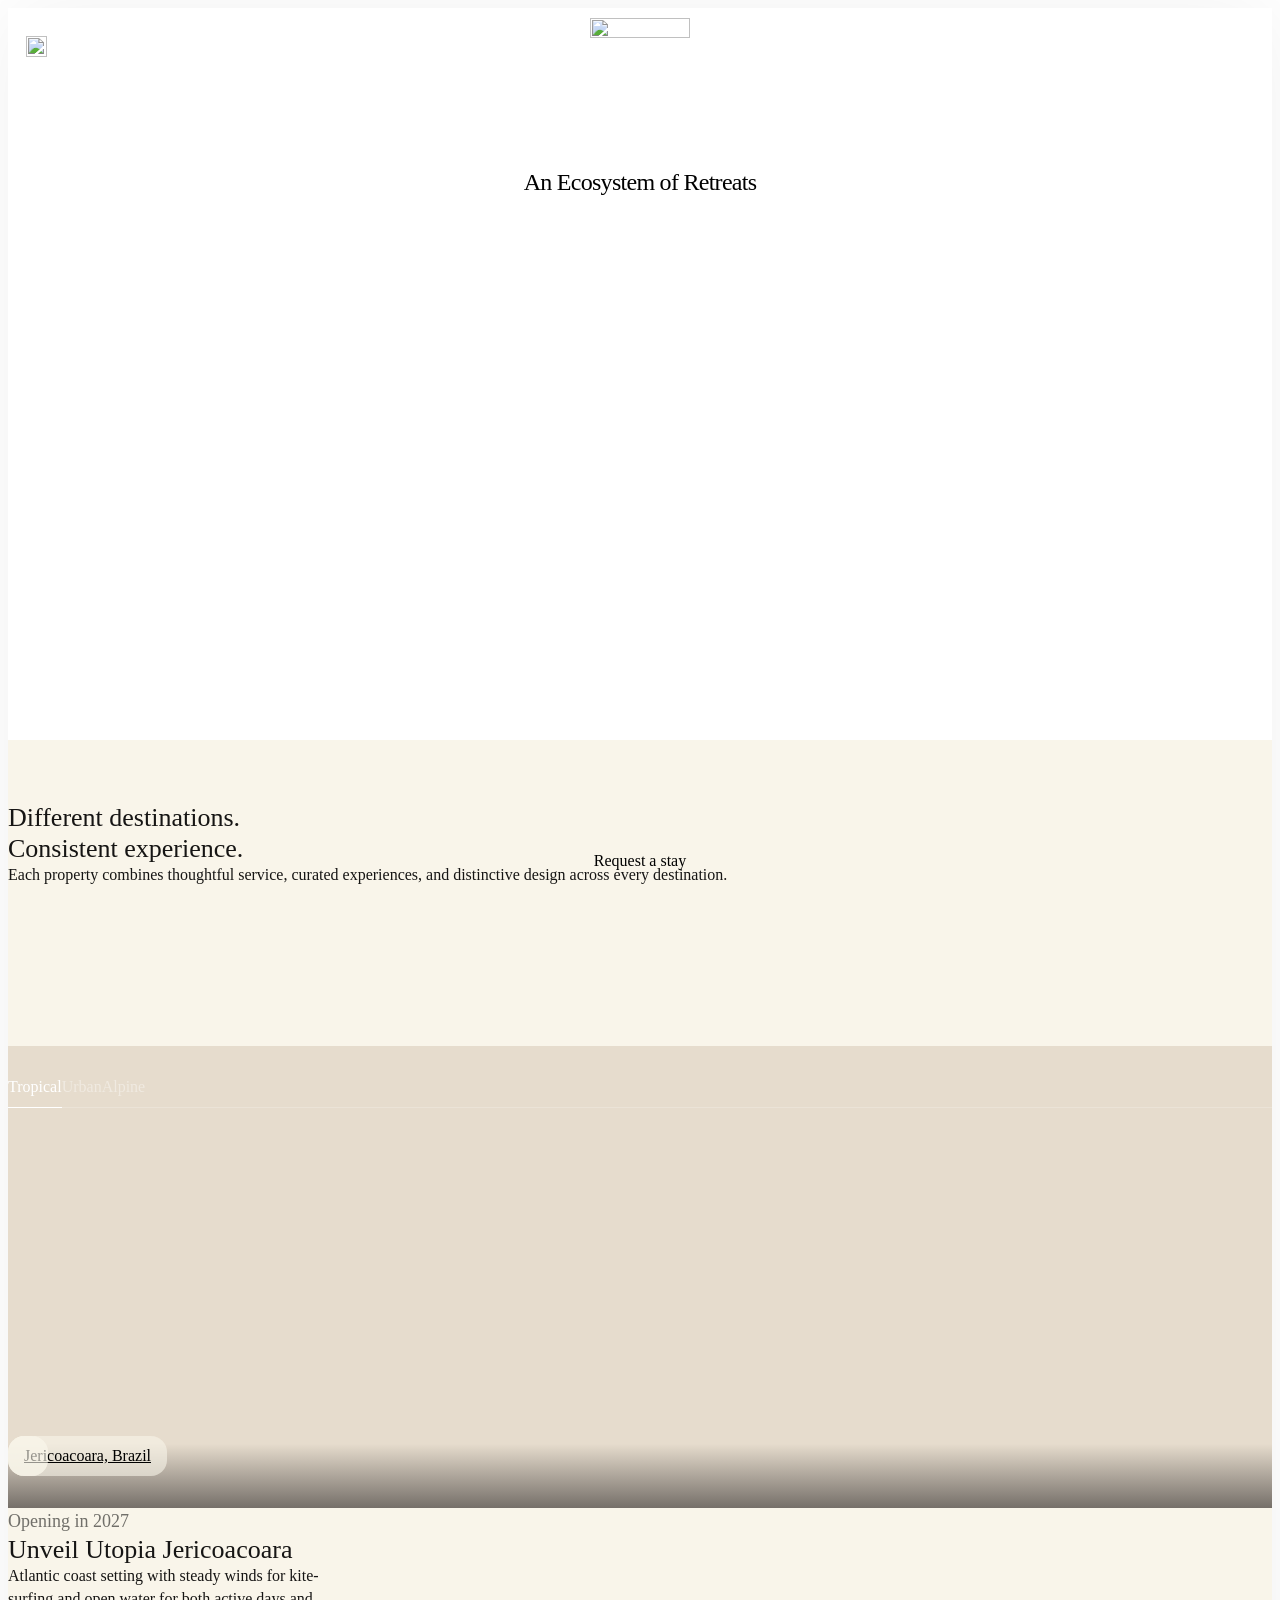
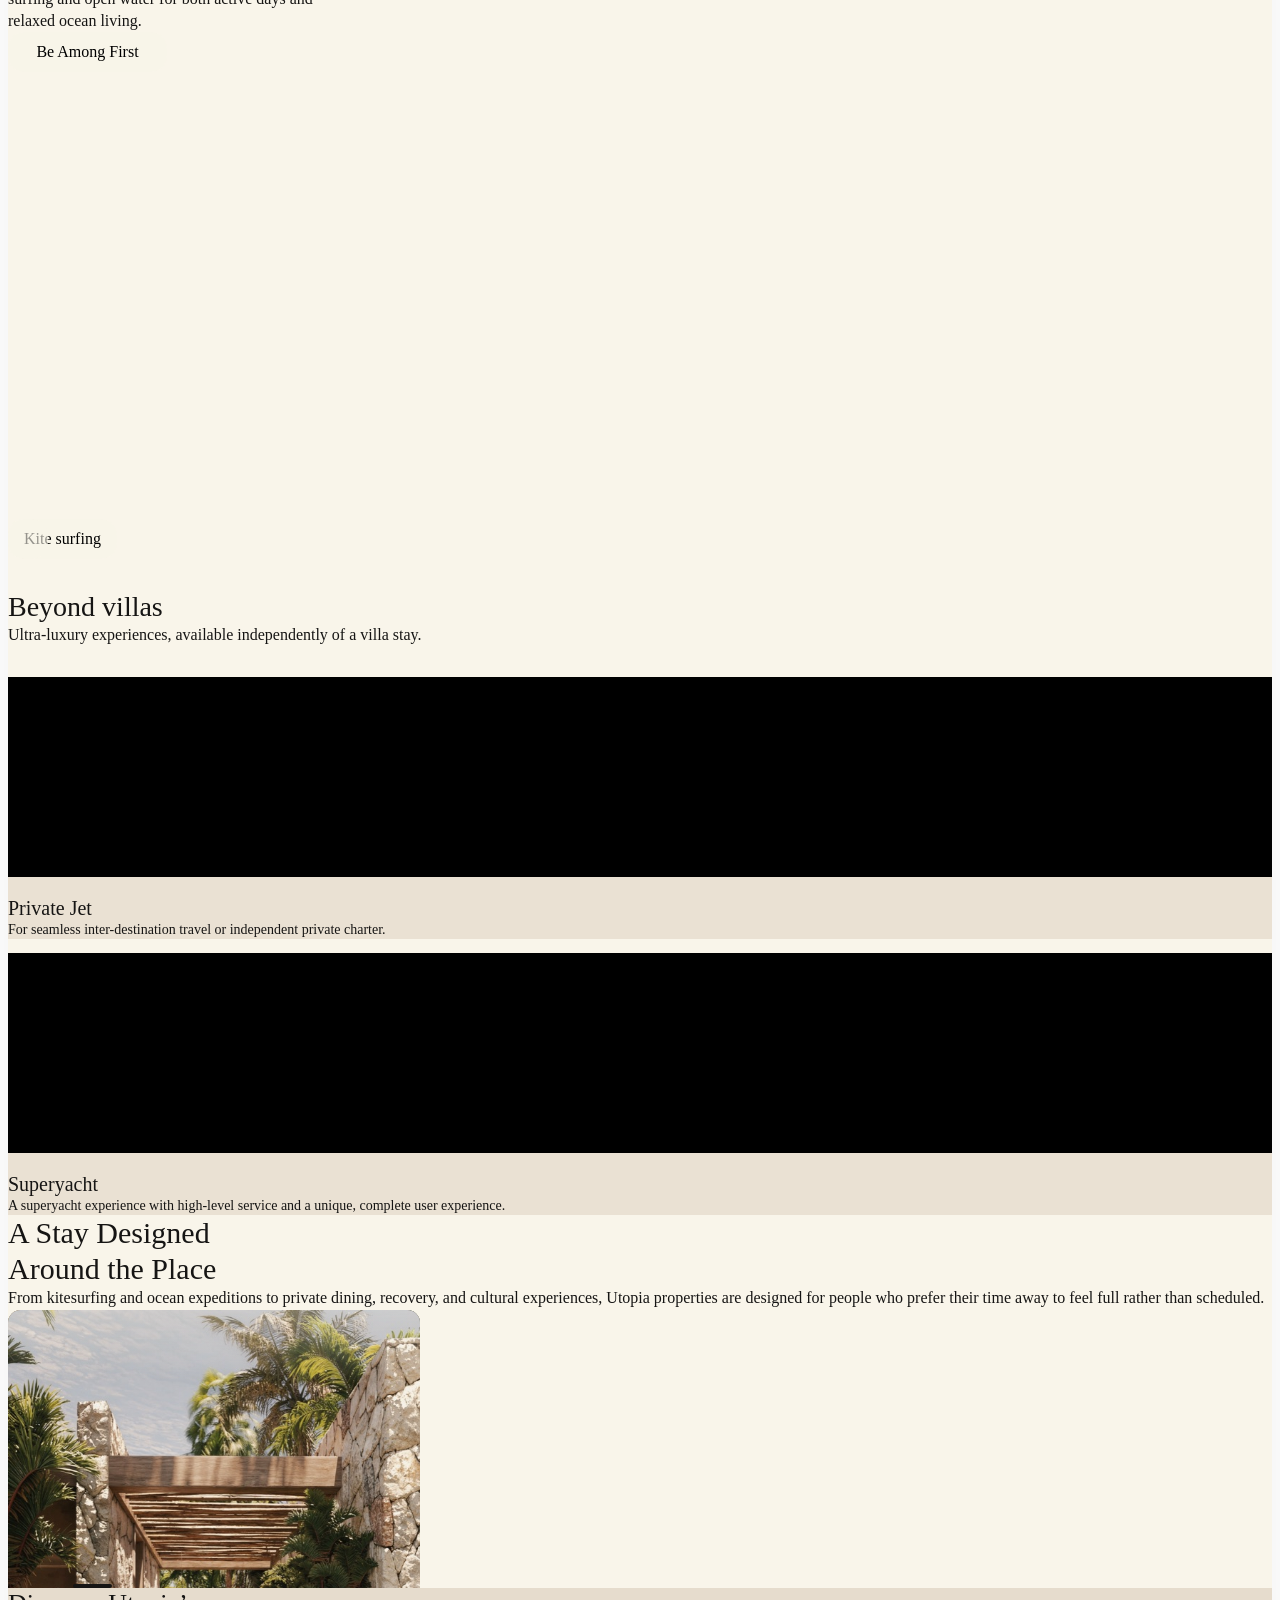
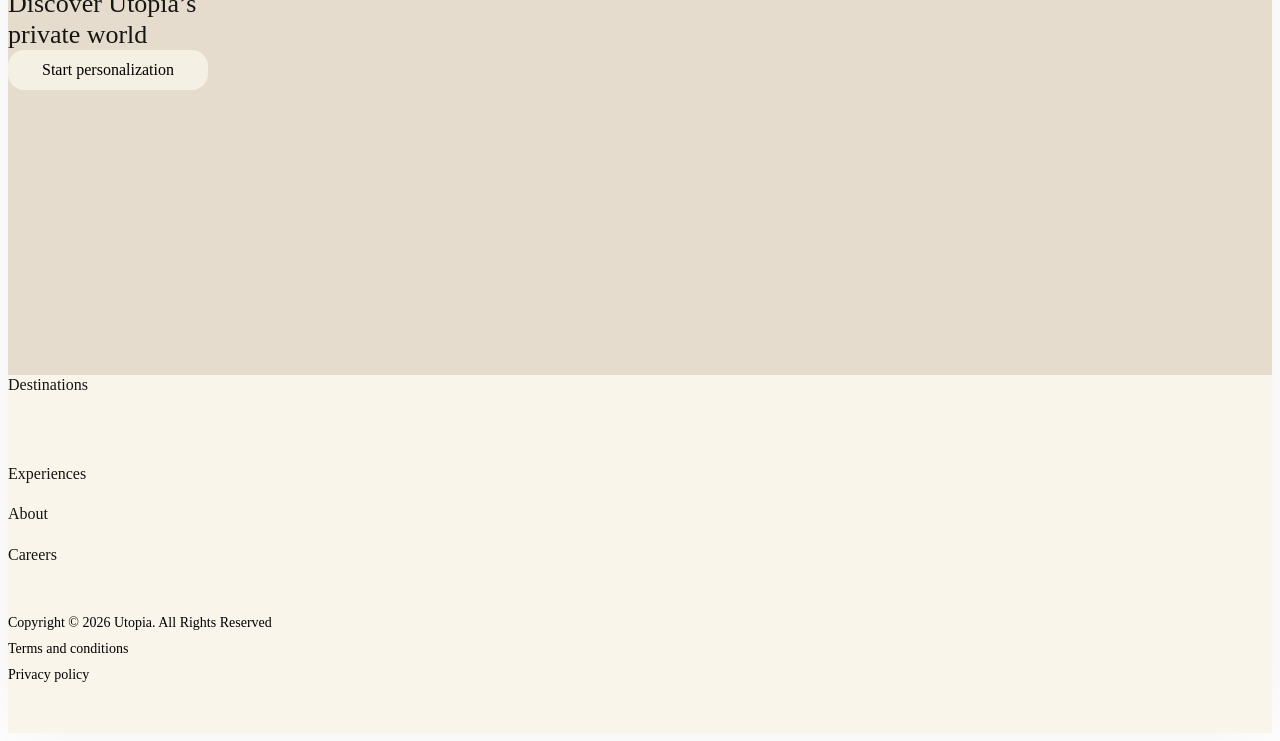
==== v2/index.html @ 527e3d9d "Turn the v2 ecosystem tab line into a location progress bar." ====
<!DOCTYPE html>
<html lang="en">
  <head>
    <meta charset="UTF-8" />
    <meta name="viewport" content="width=device-width, initial-scale=1, viewport-fit=cover" />
    <meta name="theme-color" content="#f9f5ea" media="(prefers-color-scheme: light)" />
    <meta name="theme-color" content="#f9f5ea" media="(prefers-color-scheme: dark)" />
    <title>Utopia — An Ecosystem of Retreats (v2)</title>
    <link rel="icon" href="../assets/LOGO.svg" type="image/svg+xml" />
    <link rel="stylesheet" href="css/fonts.css?v=20260602-1430" />
    <link rel="stylesheet" href="css/tokens.css?v=20260610-2600" />
    <link rel="stylesheet" href="css/base.css?v=20260602-1430" />
    <link rel="stylesheet" href="css/components.css?v=20260610-2740" />
    <link rel="stylesheet" href="css/sections.css?v=20260610-2760" />
    <link rel="stylesheet" href="css/menu.css?v=20260610-2750" />
    <link rel="stylesheet" href="css/parallax.css?v=20260610-1310" />
    <link rel="stylesheet" href="css/responsive.css?v=20260610-2600" />
    <link rel="stylesheet" href="css/reveal.css?v=20260604-1700" />
    <link
      rel="stylesheet"
      href="https://cdn.jsdelivr.net/npm/swiper@11/swiper-bundle.min.css"
      crossorigin="anonymous"
    />
    <link rel="stylesheet" href="css/hero-swiper.css?v=20260604-1755" />
    <link
      rel="preload"
      as="image"
      href="../assets/opt/enhanced_hero-bg-roca.jpg?v=20260610-1330"
      fetchpriority="high"
    />
  </head>
  <body data-page-version="v2">
    <header class="site-chrome" id="site-chrome" hidden aria-hidden="true">
      <div class="site-chrome__row">
        <button
          type="button"
          class="site-chrome__btn site-menu-open"
          aria-expanded="false"
          aria-controls="site-menu"
          aria-label="Open menu"
        >
          <img src="../assets/menu.svg" alt="" width="21" height="21" />
        </button>
        <a class="site-chrome__logo" href="#top" aria-label="Utopia home">
          <img
            class="site-chrome__mark"
            src="../assets/logo-wordmark-dark.svg"
            alt=""
            width="87"
            height="14"
          />
        </a>
        <a
          class="site-chrome__btn site-chrome__search"
          href="coming-soon.html"
          data-coming-soon
          aria-label="Search"
        >
          <img src="../assets/search.svg" alt="" width="17" height="17" />
        </a>
      </div>
    </header>

    <div class="page">
      <!-- Screen 1: Hero (378×794) -->
      <section class="hero" id="top" aria-label="Hero">
        <div class="hero__chrome">
          <button
            type="button"
            class="hero__chrome-btn site-menu-open"
            aria-expanded="false"
            aria-controls="site-menu"
            aria-label="Open menu"
          >
            <img src="../assets/menu-light.svg" alt="" width="21" height="21" />
          </button>
          <div class="hero__logo" aria-hidden="true">
            <img class="hero__logo-mark" src="../assets/LOGO.svg" alt="" width="100" height="114" />
          </div>
          <a
            class="hero__chrome-btn hero__chrome-btn--search"
            href="coming-soon.html"
            data-coming-soon
            aria-label="Search"
          >
            <img src="../assets/search-light.svg" alt="" width="17" height="17" />
          </a>
        </div>

        <!-- Background swiper (controlled by cards swiper) -->
        <div class="swiper hero__bg-swiper" aria-hidden="true">
          <div class="swiper-wrapper"></div>
        </div>

        <div class="hero__content">
          <h1 class="heading-hero" data-reveal>An Ecosystem of Retreats</h1>
          <div class="hero__cards-wrap" data-reveal>
            <!-- Cards swiper (master) -->
            <div class="swiper hero__cards-swiper" aria-label="Destinations">
              <div class="swiper-wrapper" role="list"></div>
              <div class="swiper-pagination"></div>
              <div class="swiper-button-prev" aria-label="Previous destination"></div>
              <div class="swiper-button-next" aria-label="Next destination"></div>
              <div class="swiper-scrollbar"></div>
            </div>
          </div>
        </div>

        <div class="hero__fade" aria-hidden="true"></div>
      </section>

      <!-- Screen 2: Ecosystem (378×706) -->
      <section class="ecosystem" id="destinations" aria-label="Destinations" data-reveal-group>
        <div class="ecosystem__copy">
          <h2 class="ecosystem__title" data-reveal>
            Different destinations.<br />
            Consistent experience.
          </h2>
          <p class="ecosystem__body" data-reveal>
            Each property combines thoughtful service, curated experiences, and distinctive design
            across every destination.
          </p>
        </div>

        <div class="ecosystem__media" data-reveal>
          <div class="ecosystem__bg" role="img" aria-label="Destination preview"></div>

          <div class="ecosystem__tabs-block">
            <div
              class="ecosystem__tabs-line"
              role="progressbar"
              aria-label="Destination progress"
              aria-valuemin="1"
              aria-valuemax="1"
              aria-valuenow="1"
            >
              <div class="ecosystem__tabs-progress"></div>
            </div>
            <nav class="ecosystem__tabs" aria-label="Location types">
              <button type="button" class="ecosystem__tab is-active" data-group="tropical">Tropical</button>
              <button type="button" class="ecosystem__tab" data-group="urban">Urban</button>
              <button type="button" class="ecosystem__tab" data-group="alpine">Alpine</button>
            </nav>
          </div>

          <button type="button" class="ecosystem__nav-btn ecosystem__nav-btn--prev" aria-label="Previous location">
            <img src="../assets/chevron-nav.svg" alt="" width="12" height="12" />
          </button>
          <a class="ecosystem__location-pill" href="#opening">
            <span class="ecosystem__location-pill__label">Jericoacoara, Brazil</span>
          </a>
          <button type="button" class="ecosystem__nav-btn ecosystem__nav-btn--next" aria-label="Next location">
            <img src="../assets/chevron-nav.svg" alt="" width="12" height="12" />
          </button>
        </div>
      </section>

      <!-- Screen 3: Opening (378×682, scroll-pinned) -->
      <section class="opening" id="opening" aria-label="Opening announcement" data-reveal-group>
        <div class="opening__sticky">
          <div class="opening__media">
            <div class="opening__slider" aria-label="Opening experiences">
              <div class="opening__slides"></div>
            </div>
            <button
              type="button"
              class="ecosystem__nav-btn ecosystem__nav-btn--prev opening__nav-btn--prev"
              aria-label="Previous slide"
            >
              <img src="../assets/chevron-nav.svg" alt="" width="12" height="12" />
            </button>
            <div
              class="ecosystem__location-pill ecosystem__location-pill--static opening__location-pill"
              aria-live="polite"
            >
              <span class="ecosystem__location-pill__label">Kite surfing</span>
            </div>
            <button
              type="button"
              class="ecosystem__nav-btn ecosystem__nav-btn--next opening__nav-btn--next"
              aria-label="Next slide"
            >
              <img src="../assets/chevron-nav.svg" alt="" width="12" height="12" />
            </button>
          </div>

          <div class="opening__content">
            <div class="opening__copy">
              <p class="opening__eyebrow" data-reveal>Opening in 2027</p>
              <h2 class="opening__title" data-reveal>Unveil Utopia Jericoacoara</h2>
              <p class="opening__body" data-reveal>
                Atlantic coast setting with steady winds for kite-surfing and open water for both
                active days and relaxed ocean living.
              </p>
            </div>
            <a class="opening__cta" href="#request" data-reveal>Be Among First</a>
          </div>

        </div>
      </section>

      <!-- Screen 4: Beyond villas (Figma 899:1370) -->
      <section class="beyond" id="experiences" aria-label="Beyond villas" data-reveal-group>
        <div class="beyond__intro">
          <h2 class="beyond__title" data-reveal>Beyond villas</h2>
          <p class="beyond__lead" data-reveal>
            Ultra-luxury experiences, available independently of a villa stay.
          </p>
        </div>

        <div class="beyond__cards">
          <a class="beyond__card" id="jet" href="coming-soon.html" data-coming-soon data-reveal>
            <div class="parallax-media beyond__card-media">
              <video
                class="beyond__image beyond__video"
                data-src="../assets/jet.mp4?v=20260604-1527"
                poster="assets/opt/beyond-jet.jpg?v=20260610-1330"
                width="314"
                height="200"
                muted
                loop
                playsinline
                preload="none"
                aria-label="Private jet over mountains"
              ></video>
            </div>
            <div class="beyond__card-body">
              <div class="beyond__head">
                <span class="beyond__card-title">Private Jet</span>
                <img class="beyond__chevron" src="../assets/chevron-dark.svg" alt="" width="12" height="12" />
              </div>
              <p class="beyond__desc">
                For seamless inter-destination travel or independent private charter.
              </p>
            </div>
          </a>

          <a class="beyond__card" id="yacht" href="coming-soon.html" data-coming-soon data-reveal>
            <div class="parallax-media beyond__card-media">
              <video
                class="beyond__image beyond__video"
                data-src="../assets/yacht.mp4?v=20260604-1525"
                poster="assets/opt/beyond-yacht.jpg?v=20260610-1330"
                width="314"
                height="200"
                muted
                loop
                playsinline
                preload="none"
                aria-label="Superyacht at sea"
              ></video>
            </div>
            <div class="beyond__card-body">
              <div class="beyond__head">
                <span class="beyond__card-title">Superyacht</span>
                <img class="beyond__chevron" src="../assets/chevron-dark.svg" alt="" width="12" height="12" />
              </div>
              <p class="beyond__desc">
                A superyacht experience with high-level service and a unique, complete user experience.
              </p>
            </div>
          </a>
        </div>
      </section>

      <!-- Screen 5: Days designed (378×621) -->
      <section class="days" aria-label="A stay designed around the place" data-reveal-group>
        <div class="days__intro">
          <h2 class="days__title" data-reveal>A Stay Designed<br />Around the Place</h2>
          <p class="days__body" data-reveal>
            From kitesurfing and ocean expeditions to private dining, recovery, and cultural experiences,
            Utopia properties are designed for people who prefer their time away to feel full rather than
            scheduled.
          </p>
        </div>

        <div class="days__viewport" data-reveal>
          <div class="days__carousel">
            <div class="days__stage" aria-roledescription="carousel" aria-label="Experience highlights">
              <div class="days__track">
                <article class="days__card" data-index="0">
                  <img src="../assets/opt/days-water.jpg?v=20260610-1330" alt="" width="205" height="274" loading="lazy" decoding="async" />
                  <span class="days__label">Water sports</span>
                </article>
                <article class="days__card" data-index="1">
                  <img src="../assets/opt/days-dining.jpg?v=20260610-1330" alt="" width="205" height="274" loading="lazy" decoding="async" />
                  <span class="days__label">Fine dining</span>
                </article>
                <article class="days__card" data-index="2">
                  <img src="../assets/opt/days-wellness.jpg?v=20260610-1330" alt="" width="205" height="274" loading="lazy" decoding="async" />
                  <span class="days__label">Wellness</span>
                </article>
              </div>
              <button type="button" class="days__hit days__hit--prev" aria-label="Previous slide"></button>
              <button type="button" class="days__hit days__hit--next" aria-label="Next slide"></button>
            </div>
          <div class="days__progress" data-active="0" role="tablist" aria-label="Carousel pagination">
            <button type="button" class="days__progress-item" role="tab" aria-current="true" aria-label="Water sports"></button>
            <button type="button" class="days__progress-item" role="tab" aria-current="false" aria-label="Fine dining"></button>
            <button type="button" class="days__progress-item" role="tab" aria-current="false" aria-label="Wellness"></button>
          </div>
          </div>
        </div>
      </section>

      <!-- Screen 6: Final CTA (378×387) -->
      <section class="cta-final" id="request" aria-label="Discover" data-reveal-group>
        <div class="cta-final__bg" aria-hidden="true">
          <video
            class="cta-final__video"
            data-src="../assets/footer.mp4"
            poster="assets/opt/cta-footer-poster.jpg?v=20260610-1330"
            width="2052"
            height="1008"
            muted
            loop
            playsinline
            preload="none"
          ></video>
        </div>

        <div class="cta-final__content">
          <h2 class="cta-final__title" data-reveal>Discover Utopia&rsquo;s<br />private world</h2>
          <a class="cta-final__cta" href="#request" data-reveal>Start personalization</a>
        </div>
      </section>

      <!-- Footer (378×510) -->
      <footer class="footer" aria-label="Footer" data-reveal-group>
        <div class="footer__inner">
          <div class="footer__destinations">
            <a class="footer__label" href="coming-soon.html" data-coming-soon data-reveal>Destinations</a>
            <div data-destinations-nav data-destinations-id-prefix="footer-dest"></div>
          </div>

          <nav class="footer__links" aria-label="Site" data-reveal>
            <a class="footer__link" href="coming-soon.html" data-coming-soon>Experiences</a>
            <a class="footer__link" href="coming-soon.html" id="about" data-coming-soon>About</a>
            <a class="footer__link" href="coming-soon.html" id="careers" data-coming-soon>Careers</a>
          </nav>

          <div class="footer__legal" data-reveal>
            <a class="footer__legal-copy footer__link" href="coming-soon.html" data-coming-soon>Copyright © 2026 Utopia. All Rights Reserved</a>
            <a class="footer__link" href="coming-soon.html" data-coming-soon>Terms and conditions</a>
            <a class="footer__link" href="coming-soon.html" data-coming-soon>Privacy policy</a>
          </div>
        </div>
      </footer>
    </div>

    <!-- Full-screen menu (Figma 722:1218) -->
    <aside class="menu" id="site-menu" aria-hidden="true" aria-label="Site menu">
      <div class="menu__toolbar" aria-hidden="true">
        <button type="button" class="menu__toolbar-btn menu__toolbar-close site-menu-close" aria-label="Close menu">
          <img src="../assets/close.svg" alt="" width="21" height="21" />
        </button>
        <a class="menu__toolbar-logo" href="#top" aria-label="Utopia home">
          <img
            class="menu__toolbar-mark"
            src="../assets/logo-wordmark-dark.svg"
            alt=""
            width="87"
            height="14"
          />
        </a>
        <a
          class="menu__toolbar-btn menu__toolbar-search"
          href="coming-soon.html"
          data-coming-soon
          aria-label="Search"
        >
          <img src="../assets/search.svg" alt="" width="17" height="17" />
        </a>
      </div>
      <div class="menu__surface">
        <div class="menu__scroll">
          <div class="menu__rule" role="presentation" aria-hidden="true"></div>

          <nav class="menu__nav" aria-label="Main">
            <div class="footer__destinations menu__destinations">
              <a class="footer__label menu__destinations-label" href="coming-soon.html" data-coming-soon>Destinations</a>
              <div data-destinations-nav data-destinations-id-prefix="menu-dest"></div>
            </div>

            <div class="footer__links menu__links" aria-label="Site">
              <div class="menu__link-group">
                <a class="menu__link" href="coming-soon.html" data-coming-soon>Private Jet</a>
                <a class="menu__link" href="coming-soon.html" data-coming-soon>Superyacht</a>
              </div>
              <div class="menu__link-group">
                <a class="menu__link" href="coming-soon.html" data-coming-soon>About</a>
                <a class="menu__link" href="coming-soon.html" data-coming-soon>Careers</a>
              </div>
            </div>
          </nav>
        </div>
      </div>
    </aside>

    <nav class="dock-bar" aria-label="Primary navigation">
      <a class="dock-bar__cta" href="#request">Request a stay</a>
    </nav>

    <script type="module" src="js/main.js?v=20260610-2760"></script>
  </body>
</html>
---- v2/css/components.css ----
/* Logo — white emblem on hero; black wordmark bar slides in after hero (Figma 900:1549) */
.logo {
  display: block;
  text-decoration: none;
}

.logo__full {
  display: block;
  width: 100px;
  height: auto;
}

.hero__chrome {
  position: absolute;
  z-index: 4;
  top: max(10px, env(safe-area-inset-top, 0px));
  left: 0;
  right: 0;
  display: grid;
  grid-template-columns: 40px 1fr 40px;
  align-items: start;
  padding: 0 8px;
  pointer-events: none;
}

.hero__chrome > * {
  pointer-events: auto;
}

.hero__chrome-btn {
  display: flex;
  align-items: center;
  justify-content: center;
  width: 40px;
  height: 40px;
  margin-top: 8px;
  padding: 0;
  border: 0;
  border-radius: var(--radius-dock);
  background: transparent;
  color: inherit;
  text-decoration: none;
  cursor: pointer;
}

.hero__chrome-btn img {
  display: block;
  width: 21px;
  height: 21px;
}

.hero__chrome-btn--search img {
  width: 17px;
  height: 17px;
}

.hero__chrome-btn--search {
  justify-self: end;
}

.hero__logo {
  display: flex;
  justify-content: center;
  align-items: center;
  justify-self: center;
  pointer-events: none;
  user-select: none;
}

.hero__logo-mark {
  display: block;
  width: 100px;
  height: auto;
}

.site-chrome {
  position: fixed;
  z-index: 95;
  top: 0;
  left: 0;
  right: 0;
  width: 100%;
  height: var(--site-chrome-height);
  box-sizing: border-box;
  padding-top: env(safe-area-inset-top, 0px);
  background: var(--color-glass);
  backdrop-filter: blur(var(--glass-blur)) saturate(var(--glass-saturate));
  -webkit-backdrop-filter: blur(var(--glass-blur)) saturate(var(--glass-saturate));
  transform: translate3d(0, calc(-1 * var(--site-chrome-height)), 0);
  opacity: 0;
  visibility: hidden;
  pointer-events: none;
  will-change: transform, opacity;
  transition:
    transform 0.45s var(--ease-cinematic),
    opacity 0.45s var(--ease-cinematic),
    visibility 0.45s var(--ease-cinematic);
}

.site-chrome[hidden] {
  display: none !important;
}

.site-chrome.is-visible {
  transform: translate3d(0, 0, 0);
  opacity: 1;
  visibility: visible;
  pointer-events: auto;
}

.site-chrome__row {
  display: grid;
  grid-template-columns: 40px 1fr 40px;
  align-items: center;
  height: var(--chrome-bar-height);
  padding: 0 8px;
  box-sizing: border-box;
}

.site-chrome__btn {
  display: flex;
  align-items: center;
  justify-content: center;
  width: 40px;
  height: 40px;
  padding: 0;
  border: 0;
  border-radius: var(--radius-dock);
  background: transparent;
  color: inherit;
  text-decoration: none;
  cursor: pointer;
}

.site-chrome__btn img {
  display: block;
  width: 21px;
  height: 21px;
}

.site-chrome__search img {
  width: 17px;
  height: 17px;
}

.site-chrome__search {
  justify-self: end;
}

.site-chrome__logo {
  display: flex;
  justify-content: center;
  align-items: center;
  justify-self: center;
  height: var(--chrome-bar-height);
  text-decoration: none;
}

.site-chrome__mark {
  display: block;
  width: 87.14px;
  height: auto;
}

body.menu-open .site-chrome {
  visibility: hidden;
  pointer-events: none;
}

@media (prefers-reduced-motion: reduce) {
  .site-chrome {
    transition: none;
  }
}

/* Typography */
.heading-display {
  margin: 0;
  font-family: var(--font-serif);
  font-weight: 300;
  font-size: 26px;
  line-height: 1.2;
  letter-spacing: -0.02em;
}

.heading-hero {
  margin: 0;
  width: 100%;
  max-width: 100%;
  box-sizing: border-box;
  font-family: var(--font-serif);
  font-weight: 300;
  font-size: 24px;
  line-height: 1.2;
  letter-spacing: -0.72px;
  text-align: center;
  color: var(--color-white);
}

.heading-section {
  margin: 0;
  font-family: var(--font-serif);
  font-weight: 300;
  font-size: 26px;
  line-height: 1.2;
}

.text-body {
  margin: 0;
  font-size: 16px;
  line-height: 1.4;
}

.text-eyebrow {
  margin: 0;
  font-size: 20px;
  line-height: 1.3;
  color: var(--color-text-muted);
}

.text-label {
  font-size: 12px;
  line-height: 1;
  color: var(--color-white);
}

.text-card-title {
  margin: 0;
  font-size: 20px;
  line-height: 1.3;
}

/* Bottom bar — Figma 916:1821 */
.dock-bar {
  position: fixed;
  z-index: 100;
  left: 0;
  right: 0;
  bottom: 0;
  box-sizing: border-box;
  display: flex;
  align-items: flex-start;
  justify-content: center;
  width: 100%;
  height: var(--dock-bar-height);
  padding: 8px 10px calc(8px + env(safe-area-inset-bottom, 0px));
  background: var(--color-glass);
  backdrop-filter: blur(var(--glass-blur)) saturate(var(--glass-saturate));
  -webkit-backdrop-filter: blur(var(--glass-blur)) saturate(var(--glass-saturate));
  pointer-events: none;
}

.dock-bar__cta {
  pointer-events: auto;
  display: flex;
  flex: 1;
  align-items: center;
  justify-content: center;
  min-height: 40px;
  max-width: var(--max-width);
  padding: 11px 12px;
  border-radius: var(--radius-dock);
  background: var(--color-dock);
  font-size: 16px;
  line-height: 18px;
  color: var(--color-text);
  text-decoration: none;
}

body.menu-open .hero__chrome .site-menu-open,
body.menu-open .hero__chrome-btn--search {
  visibility: hidden;
  pointer-events: none;
}

/* Liquid glass — Figma backdrop-blur 16px on pills / dock */
:is(
  .dock-bar__cta,
  .opening__cta,
  .ecosystem__location-pill,
  .ecosystem__nav-btn,
  .cta-final__cta,
  .btn-pill
) {
  border: none;
  -webkit-backdrop-filter: blur(var(--glass-blur)) saturate(var(--glass-saturate));
  backdrop-filter: blur(var(--glass-blur)) saturate(var(--glass-saturate));
  box-shadow: var(--glass-shadow);
}

@supports not ((-webkit-backdrop-filter: blur(1px)) or (backdrop-filter: blur(1px))) {
  .dock-bar__cta {
    background: rgba(229, 218, 203, 0.95);
  }

  .opening__cta,
  .ecosystem__location-pill,
  .ecosystem__nav-btn,
  .btn-pill {
    background: rgba(249, 245, 234, 0.92);
  }

  .cta-final__cta {
    background: rgba(249, 245, 234, 0.95);
  }
}

/* Buttons */
.btn-pill {
  display: inline-flex;
  align-items: center;
  justify-content: center;
  padding: 11px 24px;
  border-radius: var(--radius-dock);
  background: var(--color-glass);
  font-size: 16px;
  line-height: 18px;
  color: var(--color-text);
}

.btn-pill--strong {
  background: var(--color-glass-strong);
}

/* Cards */
.location-card {
  flex: 0 0 var(--content-width);
  width: var(--content-width);
  height: 100%;
  max-height: 420px;
  border-radius: 16px;
  border: 1px solid rgba(229, 218, 203, 0.7);
  background: rgba(255, 255, 255, 0.01);
  position: relative;
  scroll-snap-align: center;
  scroll-snap-stop: normal;
  touch-action: inherit;
  box-shadow:
    0 16px 32px -8px rgba(0, 0, 0, 0.1),
    0 2px 2px rgba(0, 0, 0, 0.05);
  text-decoration: none;
}

.location-card.is-center {
  background: transparent;
  box-shadow:
    0 16px 32px rgba(0, 0, 0, 0.1),
    0 2px 2px rgba(0, 0, 0, 0.05);
}

.location-card__label {
  position: absolute;
  left: 20px;
  bottom: 19px;
  display: flex;
  align-items: center;
  gap: 8px;
  color: #ffffff;
  font-family: var(--font-sans);
  font-weight: 400;
  font-size: 12.308px;
  line-height: normal;
  white-space: nowrap;
}

.location-card.is-center .location-card__label {
  font-size: 16px;
}

.location-card__label img {
  flex-shrink: 0;
  width: 12px;
  height: 12px;
}

.experience-card {
  flex: 0 0 auto;
  position: relative;
  border-radius: var(--radius-card);
  overflow: hidden;
  scroll-snap-align: start;
  box-shadow:
    0 10px 21px -5px rgba(0, 0, 0, 0.1),
    0 1px 1px rgba(0, 0, 0, 0.05);
}

.experience-card--large {
  width: 205px;
  height: 274px;
}

.experience-card--small {
  width: 163px;
  height: 219px;
  margin-top: 27px;
}

.experience-card__img {
  width: 100%;
  height: 100%;
  object-fit: cover;
}

.experience-card__label {
  position: absolute;
  left: 16px;
  bottom: 16px;
  font-size: 12px;
  color: var(--color-white);
}

.experience-card::after {
  content: "";
  position: absolute;
  inset: 0;
  background: linear-gradient(
    180deg,
    rgba(249, 245, 234, 0.35) 0%,
    transparent 18%,
    transparent 70%,
    rgba(51, 47, 46, 0.75) 100%
  );
  pointer-events: none;
}

/* Progress */
.progress-dots {
  display: flex;
  align-items: center;
  gap: 8px;
  height: 4px;
}

.progress-dots__bar {
  width: 39px;
  height: 2px;
  border-radius: 1px;
  background: var(--color-white);
  transform-origin: left;
  transition: width 0.35s var(--ease-cinematic);
}

.progress-dots__dot {
  width: 4px;
  height: 4px;
  border-radius: 50%;
  background: rgba(255, 255, 255, 0.35);
  transition: background 0.35s var(--ease-cinematic);
}

.progress-dots__dot.is-active {
  background: var(--color-white);
}

.progress-line {
  position: relative;
  height: 2px;
  width: 100%;
  background: rgba(22, 21, 20, 0.12);
  border-radius: 1px;
  overflow: hidden;
}

.progress-line__fill {
  position: absolute;
  left: 0;
  top: 0;
  height: 100%;
  background: var(--color-text);
  border-radius: inherit;
  transition: width 0.2s linear;
}

/* Tabs */
.tabs {
  display: flex;
  justify-content: space-between;
  border-bottom: 1px solid rgba(255, 255, 255, 0.25);
}

.tab {
  padding-bottom: 11px;
  font-size: 16px;
  line-height: 18px;
  color: rgba(255, 255, 255, 0.4);
  border-bottom: 1px solid transparent;
  margin-bottom: -1px;
  transition:
    color 0.3s var(--ease-cinematic),
    border-color 0.3s var(--ease-cinematic);
}

.tab.is-active {
  color: var(--color-white);
  border-bottom-color: var(--color-white);
}

.tab:disabled {
  opacity: 0.5;
  cursor: default;
}

/* Experience row link */
.experience-link {
  display: block;
}

.experience-link__image {
  width: 100%;
  height: 200px;
  object-fit: cover;
  border-radius: var(--radius-card);
}

.experience-link__head {
  display: flex;
  align-items: center;
  gap: 12px;
  margin-top: 18px;
}

.experience-link__head img {
  width: 12px;
  height: 12px;
}

.experience-link__desc {
  margin: 12px 0 0;
  font-size: 16px;
  line-height: 1.4;
}
---- v2/css/sections.css ----
/* —— Hero (Figma 711:1216 — 378×794) —— */
.hero {
  --hero-content-top: 160px;
  --hero-content-bottom: 62px;
  --hero-title-cards-gap: 36px;

  position: relative;
  z-index: 1;
  width: 100%;
  max-width: var(--max-width);
  height: 794px;
  margin: 0 auto;
  overflow: hidden;
  overscroll-behavior-x: contain;
  overscroll-behavior-y: auto;
  color: var(--color-white);
}

.hero__content {
  position: absolute;
  z-index: 3;
  left: 0;
  right: 0;
  top: 0;
  bottom: 0;
  width: 100%;
  min-width: 0;
  padding-top: var(--hero-content-top);
  padding-bottom: var(--hero-content-bottom);
  box-sizing: border-box;
  display: flex;
  flex-direction: column;
  align-items: center;
  gap: 0;
  min-height: 0;
  overflow: visible;
}

.hero__cards-wrap {
  width: 100%;
  min-width: 0;
  margin-top: var(--hero-title-cards-gap);
  flex: 1 1 auto;
  min-height: 0;
  height: var(--hero-card-height, 420px);
  max-height: var(--hero-card-height, 420px);
  overflow: visible;
}

.hero .location-card,
.hero .location-card.is-center {
  box-shadow: none;
}

.hero__fade {
  position: absolute;
  left: 0;
  right: 0;
  top: 732px;
  height: 62px;
  background: #f9f5ea;
  z-index: 2;
  pointer-events: none;
}

/* —— Ecosystem / Locations (Figma 693:2897 — 378×706) —— */
.ecosystem {
  position: relative;
  z-index: 2;
  scroll-margin-top: calc(max(10px, env(safe-area-inset-top, 0px)) + 8px);
  display: flex;
  flex-direction: column;
  width: 100%;
  max-width: var(--max-width);
  min-height: 706px;
  margin: 0 auto;
  background: #f9f5ea;
}

.ecosystem__copy {
  position: relative;
  flex: 0 0 auto;
  box-sizing: border-box;
  width: 100%;
  padding: var(--space-section-top-lg) var(--pad-right) 0 var(--pad-left);
  background: #f9f5ea;
  display: flex;
  flex-direction: column;
  gap: var(--space-xs);
}

.ecosystem__title {
  margin: 0;
  width: 100%;
  max-width: none;
  font-family: var(--font-serif);
  font-weight: 300;
  font-size: 26px;
  line-height: 1.2;
  color: #161514;
  overflow: visible;
}

.ecosystem__body {
  margin: 0;
  width: 100%;
  max-width: none;
  font-family: var(--font-sans);
  font-weight: 400;
  font-size: 16px;
  line-height: 1.4;
  color: #161514;
}

.ecosystem__media {
  position: relative;
  flex: 0 0 462px;
  width: 100%;
  height: 462px;
  margin-top: auto;
  touch-action: pan-y;
}

.ecosystem__bg {
  position: absolute;
  inset: 0;
  background-color: #e6dccd;
  background-image: linear-gradient(180deg, rgba(51, 47, 46, 0) 86.13%, #332f2e 108.21%);
  background-size: cover;
  background-position: center;
  transition: opacity 0.45s var(--ease-cinematic);
}

.ecosystem__bg.is-loading {
  opacity: 0.94;
}

.ecosystem__bg.is-ready {
  opacity: 1;
}

.ecosystem__tabs-block {
  position: absolute;
  left: 0;
  right: 0;
  top: 32px;
  width: 100%;
  height: 29px;
  z-index: 2;
}

.ecosystem__tabs-line {
  position: absolute;
  left: 0;
  right: 0;
  top: 29px;
  width: 100%;
  height: 1px;
  margin: 0;
  border: none;
  background: rgba(255, 255, 255, 0.2);
  overflow: hidden;
}

.ecosystem__tabs-progress {
  display: block;
  width: 0;
  height: 100%;
  background: #ffffff;
  transition: width 0.45s var(--ease-cinematic);
}

@media (prefers-reduced-motion: reduce) {
  .ecosystem__tabs-progress {
    transition: none;
  }
}

/* Figma 693:2902 — Tropical / Urban / Alpine across 314px content lane */
.ecosystem__tabs {
  position: absolute;
  left: var(--pad-left);
  right: var(--pad-right);
  top: 0;
  height: 29px;
  display: flex;
  flex-direction: row;
  justify-content: space-between;
  align-items: flex-start;
}

.ecosystem__tab {
  position: relative;
  flex: 0 0 auto;
  box-sizing: border-box;
  padding: 0 0 11px;
  border: none;
  border-bottom: 1px solid transparent;
  background: none;
  font-family: var(--font-sans);
  font-weight: 400;
  font-size: 16px;
  line-height: 18px;
  color: rgba(255, 255, 255, 0.4);
  cursor: pointer;
  white-space: nowrap;
}

.ecosystem__tab.is-active {
  color: #ffffff;
  border-bottom-color: #ffffff;
}

.ecosystem__tab:disabled {
  opacity: 0.4;
  cursor: default;
}

.ecosystem__location-pill {
  position: absolute;
  z-index: 2;
  left: calc(var(--pad-left) + 48px);
  right: calc(var(--pad-right) + 48px);
  top: 390px;
  box-sizing: border-box;
  display: flex;
  align-items: center;
  justify-content: center;
  min-width: 0;
  width: auto;
  height: 40px;
  padding: 11px 16px;
  border-radius: 16px;
  background: rgba(249, 245, 234, 0.6);
  font-family: var(--font-sans);
  font-weight: 400;
  font-size: 16px;
  line-height: 18px;
  color: #000000;
  overflow: hidden;
}

.ecosystem__location-pill__label {
  display: block;
  min-width: 0;
  max-width: 100%;
  overflow: hidden;
  text-overflow: ellipsis;
  white-space: nowrap;
  text-align: center;
}

.ecosystem__location-pill--static {
  pointer-events: none;
  cursor: default;
  text-decoration: none;
}

.ecosystem__nav-btn {
  position: absolute;
  z-index: 2;
  top: 390px;
  width: 40px;
  height: 40px;
  display: flex;
  align-items: center;
  justify-content: center;
  padding: 0;
  border: none;
  border-radius: 16px;
  background: rgba(249, 245, 234, 0.6);
  cursor: pointer;
}

.ecosystem__nav-btn--prev {
  left: var(--pad-left);
  right: auto;
}

.ecosystem__nav-btn--prev img {
  transform: scaleX(-1);
}

.ecosystem__nav-btn--next {
  right: var(--pad-right);
  left: auto;
}

.ecosystem__nav-btn img {
  width: 12px;
  height: 12px;
}

/* —— Opening (Figma 693:2955 — 378×682, scroll-pinned) —— */
.opening {
  position: relative;
  background: #f9f5ea;
}

.opening__sticky {
  position: relative;
  top: 0;
  width: 100%;
  max-width: var(--max-width);
  height: min(682px, 100dvh);
  margin: 0 auto;
  overflow: hidden;
  background: transparent;
  z-index: 2;
}

.opening__media {
  position: absolute;
  inset: 0;
  z-index: 0;
}

.opening__slider {
  width: 100%;
  height: 100%;
}

.opening__slides {
  position: relative;
  width: 100%;
  height: 100%;
}

.opening__slide {
  position: absolute;
  inset: 0;
  opacity: 0;
  visibility: hidden;
  pointer-events: none;
}

.opening__slide.is-active {
  opacity: 1;
  visibility: visible;
}

.opening__bg-slide {
  position: relative;
  width: 100%;
  height: 100%;
  overflow: hidden;
  background: #f9f5ea;
}

.opening__bg-slide--0 .opening__bg-media {
  width: 696px;
  height: 100%;
  left: calc(50% - 348px + 143px);
}

.opening__bg-slide--1 .opening__bg-media {
  width: 394px;
  height: 100%;
  left: calc(50% - 197px - 8px);
}

.opening__bg-slide--2 .opening__bg-media {
  width: 408px;
  height: 100%;
  left: calc(50% - 204px - 1px);
}

.opening__bg-media {
  position: absolute;
  top: 0;
  max-width: none;
  height: 100%;
  object-fit: cover;
  pointer-events: none;
}

video.opening__bg-media {
  display: block;
  background: #f9f5ea;
}

.opening__content {
  position: absolute;
  z-index: 2;
  left: var(--pad-left);
  right: var(--pad-right);
  top: var(--space-section-top-lg);
  width: auto;
  box-sizing: border-box;
  display: flex;
  flex-direction: column;
  align-items: flex-start;
  gap: var(--space-lg);
}

.opening__copy {
  display: flex;
  flex-direction: column;
  gap: var(--space-xs);
  width: 100%;
  max-width: min(314px, 100%);
  box-sizing: border-box;
}

.opening__eyebrow {
  margin: 0;
  width: 100%;
  max-width: 100%;
  box-sizing: border-box;
  font-family: var(--font-sans);
  font-weight: 400;
  font-size: 18px;
  line-height: 26px;
  color: rgba(22, 21, 20, 0.6);
}

.opening__title {
  margin: 0;
  width: 100%;
  max-width: 100%;
  box-sizing: border-box;
  font-family: var(--font-serif);
  font-weight: 300;
  font-size: 26px;
  line-height: 1.2;
  color: #161514;
}

.opening__body {
  margin: 0;
  width: 100%;
  max-width: 100%;
  box-sizing: border-box;
  font-family: var(--font-sans);
  font-weight: 400;
  font-size: 16px;
  line-height: 1.4;
  color: #161514;
}

.opening__cta {
  box-sizing: border-box;
  display: inline-flex;
  align-items: center;
  justify-content: center;
  width: 159px;
  height: 40px;
  padding: 11px 24px;
  border-radius: 16px;
  background: rgba(249, 245, 234, 0.6);
  font-family: var(--font-sans);
  font-weight: 400;
  font-size: 16px;
  line-height: 18px;
  color: #000000;
  text-decoration: none;
  white-space: nowrap;
}

/* Opening nav + pill — same row as ecosystem__media */
.opening__media .ecosystem__nav-btn,
.opening__media .opening__location-pill {
  z-index: 3;
  top: auto;
  bottom: 31.5px;
}

.opening__media .ecosystem__nav-btn--prev {
  left: var(--pad-left);
  right: auto;
}

.opening__media .ecosystem__nav-btn--next {
  right: var(--pad-right);
  left: auto;
}

.opening__media .opening__location-pill {
  position: absolute;
  left: calc(var(--pad-left) + 48px);
  right: calc(var(--pad-right) + 48px);
  width: auto;
  max-width: none;
  pointer-events: none;
}

/* —— Beyond villas (Figma 899:1370) —— */
.beyond {
  position: relative;
  box-sizing: border-box;
  width: 100%;
  max-width: var(--max-width);
  margin: 0 auto;
  padding-block: var(--space-section-top-lg) var(--space-section-bottom-md);
  padding-inline: var(--pad-left) var(--pad-right);
  display: flex;
  flex-direction: column;
  align-items: stretch;
  gap: 0;
  background: #f9f5ea;
}

.beyond__intro {
  display: flex;
  flex-direction: column;
  gap: var(--space-xs);
  width: 100%;
  max-width: var(--content-width);
  margin-bottom: 31px;
}

.beyond__title {
  margin: 0;
  font-family: var(--font-serif);
  font-weight: 300;
  font-size: 28px;
  line-height: 1.2;
  color: #161514;
}

.beyond__lead {
  margin: 0;
  font-family: var(--font-sans);
  font-weight: 400;
  font-size: 16px;
  line-height: 1.4;
  color: #161514;
}

.beyond__cards {
  display: flex;
  flex-direction: column;
  gap: 14px;
  width: 100%;
  max-width: var(--content-width);
}

.beyond__card {
  display: flex;
  flex-direction: column;
  gap: 18px;
  width: 100%;
  box-sizing: border-box;
  border-radius: var(--radius-card);
  background: rgba(230, 220, 205, 0.8);
  text-decoration: none;
  color: inherit;
  overflow: hidden;
  scroll-margin-top: calc(max(10px, env(safe-area-inset-top, 0px)) + 8px);
  -webkit-tap-highlight-color: transparent;
  tap-highlight-color: transparent;
  outline: none;
}

.beyond__card:focus,
.beyond__card:active {
  outline: none;
  color: inherit;
}

.beyond__card-media {
  width: 100%;
  height: 200px;
  overflow: hidden;
  flex-shrink: 0;
  border-radius: var(--radius-card) var(--radius-card) 0 0;
  background: #d9d9d9;
}

.beyond__image {
  display: block;
  width: 100%;
  height: 100%;
  object-fit: cover;
  object-position: center;
}

.beyond__video {
  pointer-events: none;
  background: #000;
}

.beyond__card-body {
  display: flex;
  flex-direction: column;
  gap: var(--space-xs);
  padding: 0 var(--space-md) var(--space-md);
}

.beyond__head {
  display: flex;
  flex-direction: row;
  align-items: center;
  justify-content: flex-start;
  gap: var(--space-xs);
}

.beyond__card-title {
  font-family: var(--font-sans);
  font-weight: 400;
  font-size: 20px;
  line-height: 1.3;
  color: #161514;
}

.beyond__chevron {
  width: 12px;
  height: 12px;
  flex-shrink: 0;
}

.beyond__desc {
  margin: 0;
  font-family: var(--font-sans);
  font-weight: 400;
  font-size: 14px;
  line-height: 1.3;
  color: #161514;
}

/* —— Days designed (Figma 614:2820 — 378×621) —— */
.days {
  position: relative;
  box-sizing: border-box;
  width: 100%;
  max-width: var(--max-width);
  margin: 0 auto;
  padding-block: var(--space-section-top-sm) var(--space-section-bottom-lg);
  padding-inline: 0;
  display: flex;
  flex-direction: column;
  align-items: stretch;
  gap: var(--space-lg);
  background: #f9f5ea;
  overflow-x: clip;
}

.days__intro {
  display: flex;
  flex-direction: column;
  gap: var(--space-xs);
  width: 100%;
  padding-inline: var(--pad-left) var(--pad-right);
  box-sizing: border-box;
}

/* Figma frame edge — clip 412px stage at x=32 (visible width = frame − 32) */
.days__viewport {
  overflow: hidden;
  width: 100%;
  padding-left: var(--pad-left);
  box-sizing: border-box;
}

.days__title {
  margin: 0;
  font-family: var(--font-serif);
  font-weight: 300;
  font-size: clamp(26px, 6.9vw, 30px);
  line-height: 1.2;
  color: #161514;
}

.days__body {
  margin: 0;
  font-family: var(--font-sans);
  font-weight: 400;
  font-size: 16px;
  line-height: 1.4;
  color: #161514;
}

/* Figma 614:2836 — 412px stage extends past frame; .days__viewport clips at 378 */
.days__carousel {
  position: relative;
  display: flex;
  flex-direction: column;
  align-items: stretch;
  gap: var(--space-sm);
  width: 412px;
  max-width: none;
}

/* Viewport up to 412×274; positions scaled in experiences.js */
.days__stage {
  --days-ease: cubic-bezier(0.22, 0.61, 0.36, 1);
  --days-duration: 700ms;
  --days-scale: 1;

  position: relative;
  width: 100%;
  height: 274px;
  overflow: visible;
  touch-action: pan-y;
  user-select: none;
  cursor: grab;
}

.days__stage.is-dragging {
  cursor: grabbing;
}

.days__stage.is-instant .days__card,
.days__stage.is-instant .days__track {
  transition: none !important;
}

.days__track {
  position: relative;
  width: 100%;
  height: 274px;
  transition: transform var(--days-duration) var(--days-ease);
}

.days__card {
  position: absolute;
  top: 0;
  overflow: hidden;
  transform: translate3d(0, 0, 0);
  transform-origin: top left;
  border-radius: calc(12.8px * var(--days-scale));
  box-shadow: none;
  transition:
    left var(--days-duration) var(--days-ease),
    width var(--days-duration) var(--days-ease),
    height var(--days-duration) var(--days-ease),
    transform var(--days-duration) var(--days-ease),
    opacity var(--days-duration) var(--days-ease),
    border-radius var(--days-duration) var(--days-ease),
    box-shadow var(--days-duration) var(--days-ease);
  z-index: 0;
  pointer-events: none;
  will-change: left, width, height, transform;
}

.days__card.is-active {
  z-index: 2;
  border-radius: calc(16px * var(--days-scale));
  box-shadow: none;
  pointer-events: auto;
}

.days__card.is-prev {
  z-index: 1;
}

.days__card.is-next {
  z-index: 0;
}

.days__hit {
  position: absolute;
  top: 0;
  z-index: 10;
  width: 28%;
  height: 100%;
  padding: 0;
  border: none;
  background: transparent;
  cursor: pointer;
  pointer-events: auto;
}

.days__hit--prev {
  left: 0;
}

.days__hit--next {
  right: 0;
}

.days__card img {
  display: block;
  width: 100%;
  height: 100%;
  object-fit: cover;
  background: #d9d9d9;
}

.days__card::after {
  content: "";
  position: absolute;
  inset: 0;
  border-radius: inherit;
  background: linear-gradient(
      180deg,
      rgba(249, 245, 234, 0.35) 0%,
      rgba(249, 245, 234, 0) 12.23%
    ),
    linear-gradient(180deg, rgba(51, 47, 46, 0) 86.13%, rgba(51, 47, 46, 0.75) 108.21%);
  pointer-events: none;
}

.days__label {
  position: absolute;
  z-index: 1;
  left: calc(16px * var(--days-scale));
  bottom: calc(15.6px * var(--days-scale));
  font-family: var(--font-sans);
  font-weight: 400;
  font-size: max(11px, calc(10px * var(--days-scale)));
  line-height: normal;
  color: #ffffff;
  white-space: nowrap;
  transition:
    font-size var(--days-duration) var(--days-ease),
    left var(--days-duration) var(--days-ease),
    bottom var(--days-duration) var(--days-ease);
}

.days__card.is-active .days__label {
  left: calc(20px * var(--days-scale));
  bottom: calc(19.44px * var(--days-scale));
  font-size: max(14px, calc(14px * var(--days-scale)));
}

.days__progress {
  position: relative;
  display: flex;
  flex-direction: row;
  align-items: center;
  gap: var(--space-xxs);
  width: 63px;
  height: 4px;
  margin-left: var(--days-progress-x, 65px);
  padding: 0;
  align-self: flex-start;
}

.days__progress-item {
  flex-shrink: 0;
  width: 4px;
  height: 4px;
  border-radius: 50%;
  background: rgba(22, 21, 20, 0.2);
  border: none;
  padding: 0;
  cursor: pointer;
  appearance: none;
}

.days__progress[data-active="0"] .days__progress-item:nth-child(1) {
  width: 39px;
  height: 4px;
  border-radius: 2px;
  background: #161514;
}

.days__progress[data-active="1"] .days__progress-item:nth-child(2) {
  width: 39px;
  height: 4px;
  border-radius: 2px;
  background: #161514;
}

.days__progress[data-active="2"] .days__progress-item:nth-child(3) {
  width: 39px;
  height: 4px;
  border-radius: 2px;
  background: #161514;
}

/* —— Final CTA (Figma 614:2850 — 378×387) —— */
.cta-final {
  position: relative;
  width: 100%;
  max-width: var(--max-width);
  height: 387px;
  margin: 0 auto;
  background: var(--color-cream-warm, #e6dccd);
  overflow: hidden;
}

/* Full-bleed horizontal video — cover crops left/right, fills 387px section height */
.cta-final__bg {
  position: absolute;
  z-index: 0;
  inset: 0;
  pointer-events: none;
  overflow: hidden;
}

.cta-final__bg img,
.cta-final__bg video,
.cta-final__video {
  display: block;
  width: 100%;
  height: 100%;
  min-width: 100%;
  min-height: 100%;
  object-fit: cover;
  object-position: center center;
  transform: translateZ(0);
  -webkit-transform: translateZ(0);
}

.cta-final__content {
  position: absolute;
  z-index: 1;
  left: var(--pad-left);
  right: var(--pad-right);
  top: var(--space-section-top-lg);
  width: auto;
  box-sizing: border-box;
  display: flex;
  flex-direction: column;
  align-items: flex-start;
  gap: var(--space-xl);
}

.cta-final__title {
  margin: 0;
  width: 100%;
  max-width: 100%;
  box-sizing: border-box;
  font-family: var(--font-serif);
  font-weight: 300;
  font-size: 26px;
  line-height: 1.2;
  color: #161514;
}

.cta-final__cta {
  box-sizing: border-box;
  display: inline-flex;
  align-items: center;
  justify-content: center;
  min-width: 200px;
  height: 40px;
  padding: 11px 24px;
  border-radius: 16px;
  background: rgba(249, 245, 234, 0.8);
  font-family: var(--font-sans);
  font-weight: 400;
  font-size: 16px;
  line-height: 18px;
  color: #000000;
  text-decoration: none;
  white-space: nowrap;
}

/* —— Footer (Figma 614:2875 — 378×510) —— */
.footer {
  position: relative;
  width: 100%;
  max-width: var(--max-width);
  margin: 0 auto;
  padding-bottom: 48px;
  box-sizing: border-box;
  background: #f9f5ea;
}

.footer__inner {
  position: relative;
  padding: var(--space-section-top-lg) var(--pad-right) 0 var(--pad-left);
  width: auto;
  box-sizing: border-box;
  display: flex;
  flex-direction: column;
  align-items: flex-start;
  gap: 48px;
}

.footer__destinations {
  display: flex;
  flex-direction: column;
  gap: 20px;
  width: 100%;
  max-width: 100%;
  box-sizing: border-box;
}

.footer__label {
  display: block;
  margin: 0;
  width: 100%;
  max-width: 100%;
  box-sizing: border-box;
  font-family: var(--font-sans);
  font-weight: 400;
  font-size: 16px;
  line-height: 1.3;
  color: #161514;
  text-decoration: none;
}

.footer__dest-list {
  display: flex;
  flex-direction: column;
  gap: 12px;
  width: 100%;
  max-width: 100%;
  box-sizing: border-box;
}

.footer__dest {
  display: inline-flex;
  align-self: flex-start;
  align-items: center;
  gap: 8px;
  font-family: var(--font-serif);
  font-weight: 300;
  font-size: 26px;
  line-height: 1.2;
  color: #161514;
  white-space: nowrap;
  text-decoration: none;
}

.footer__dest img {
  flex-shrink: 0;
  width: 12px;
  height: 12px;
}

.footer__links {
  display: flex;
  flex-direction: column;
  gap: 20px;
  width: 100%;
  max-width: 100%;
  box-sizing: border-box;
  font-family: var(--font-sans);
  font-weight: 400;
  font-size: 16px;
  line-height: 1.3;
  color: #161514;
}

.footer__links a,
a.footer__link {
  display: block;
  width: 100%;
  max-width: 100%;
  box-sizing: border-box;
  color: inherit;
  text-decoration: none;
}

.footer__legal {
  display: flex;
  flex-direction: column;
  align-items: flex-start;
  gap: 8px;
  width: 100%;
  max-width: 100%;
  box-sizing: border-box;
  font-family: var(--font-sans);
  font-weight: 400;
  font-size: 14px;
  line-height: 1.3;
  color: var(--color-text-muted);
}

.footer__legal-copy {
  display: block;
  margin: 0;
  text-decoration: none;
  color: inherit;
}

.footer__legal a.footer__link {
  color: inherit;
  text-align: left;
}

@media (min-width: 379px) {
  .page {
    box-shadow: 0 0 80px rgba(0, 0, 0, 0.06);
  }
}
---- v2/css/menu.css ----
/* Full-screen menu (Figma 722:1218) — typography matches .footer */
.menu {
  position: fixed;
  inset: 0;
  left: 0;
  right: 0;
  z-index: 99;
  width: 100%;
  max-width: var(--max-width);
  height: 100dvh;
  height: 100svh;
  margin-left: auto;
  margin-right: auto;
  overflow: hidden;
  pointer-events: none;
  visibility: hidden;
}

.menu.is-open,
.menu.is-closing {
  visibility: visible;
}

.menu.is-open {
  pointer-events: auto;
}

.menu.is-closing {
  pointer-events: none;
}

.menu__toolbar {
  position: fixed;
  z-index: 100;
  top: 0;
  left: 0;
  right: 0;
  display: grid;
  grid-template-columns: 40px 1fr 40px;
  align-items: center;
  height: var(--site-chrome-height);
  padding: env(safe-area-inset-top, 0px) 8px 0;
  box-sizing: border-box;
  max-width: var(--max-width);
  margin: 0 auto;
  visibility: hidden;
  pointer-events: none;
  background: var(--color-cream);
  transform: translate3d(-100%, 0, 0);
  transition: transform 0.45s var(--ease-cinematic);
  will-change: transform;
}

.menu.is-open .menu__toolbar,
.menu.is-closing .menu__toolbar {
  visibility: visible;
}

.menu.is-open .menu__toolbar {
  pointer-events: auto;
  transform: translate3d(0, 0, 0);
}

.menu__toolbar-btn {
  display: flex;
  align-items: center;
  justify-content: center;
  width: 40px;
  height: 40px;
  padding: 0;
  border: 0;
  border-radius: var(--radius-dock);
  background: transparent;
  color: inherit;
  text-decoration: none;
  cursor: pointer;
}

.menu__toolbar-btn img {
  display: block;
}

.menu__toolbar-close {
  justify-self: start;
}

.menu__toolbar-close img {
  width: 21px;
  height: 21px;
}

.menu__toolbar-logo {
  display: flex;
  align-items: center;
  justify-content: center;
  justify-self: center;
  height: var(--chrome-bar-height);
  text-decoration: none;
}

.menu__toolbar-mark {
  display: block;
  width: 87.14px;
  height: auto;
}

.menu__toolbar-search {
  grid-column: 3;
  justify-self: end;
}

.menu__toolbar-search img {
  width: 17px;
  height: 17px;
}

.menu__surface {
  position: absolute;
  inset: 0;
  display: flex;
  flex-direction: column;
  min-height: 0;
  background: var(--color-cream);
  overflow: hidden;
  transform: translate3d(-100%, 0, 0);
  transition: transform 0.45s var(--ease-cinematic);
  will-change: transform;
}

.menu.is-open .menu__surface {
  transform: translate3d(0, 0, 0);
}

.menu__scroll {
  flex: 1;
  min-height: 0;
  overflow-x: hidden;
  overflow-y: auto;
  overscroll-behavior-y: contain;
  -webkit-overflow-scrolling: touch;
  touch-action: pan-y;
  padding: var(--site-chrome-height) 0 calc(var(--dock-safe) + 16px);
}

.menu__rule {
  flex-shrink: 0;
  width: 100%;
  height: 0;
  margin-top: 0;
  border: none;
  border-top: 1px solid rgba(22, 21, 20, 0.12);
}

.menu__nav {
  display: flex;
  flex-direction: column;
  align-items: flex-start;
  gap: 48px;
  margin-top: 25px;
  padding: 0 var(--pad-right) 0 var(--pad-left);
  width: 100%;
  max-width: 100%;
  box-sizing: border-box;
}

.menu__nav .footer__destinations,
.menu__nav .footer__links {
  width: 100%;
  max-width: 100%;
}

.menu__destinations-label {
  display: block;
  text-decoration: none;
  color: inherit;
}

.menu__nav .menu__links {
  gap: 40px;
}

.menu__link-group {
  display: flex;
  flex-direction: column;
  gap: 20px;
  width: 100%;
}

.menu__dest-list {
  display: flex;
  flex-direction: column;
  gap: 12px;
  width: 100%;
}

.menu__dest-group {
  display: flex;
  flex-direction: column;
  width: 100%;
}

.menu__dest-row {
  display: flex;
  align-items: center;
  gap: 8px;
  width: 100%;
}

.menu__dest-toggle {
  display: inline-flex;
  align-items: center;
  gap: 8px;
  margin: 0;
  padding: 0;
  border: none;
  background: none;
  font-family: var(--font-serif);
  font-weight: 300;
  font-size: 26px;
  line-height: 1.2;
  color: #161514;
  text-align: left;
  cursor: pointer;
}

.menu__dest-toggle-label {
  flex-shrink: 0;
}

.menu__dest-chevron {
  display: block;
  width: 12px;
  height: 12px;
  flex-shrink: 0;
  transition: transform 0.25s var(--ease-cinematic);
}

.menu__dest-group.is-open .menu__dest-chevron {
  transform: rotate(90deg);
}

.menu__dest-properties {
  list-style: none;
  margin: 14px 0 0;
  padding: 0 0 8px;
  display: none;
  flex-direction: column;
  gap: 10px;
}

.menu__dest-properties[hidden] {
  display: none;
}

.menu__dest-group.is-open .menu__dest-properties {
  display: flex;
}

.menu__dest-property {
  font-family: var(--font-sans);
  font-weight: 400;
  font-size: 14px;
  line-height: 1.3;
  color: var(--color-text-muted);
  text-decoration: none;
}

.menu__dest-property--active {
  color: var(--color-text);
  cursor: pointer;
}

a.menu__dest-property--active:hover,
a.menu__dest-property--active:focus-visible {
  color: var(--color-text);
}

.menu__link {
  width: 100%;
  max-width: 100%;
  box-sizing: border-box;
  color: inherit;
  text-decoration: none;
}

body.menu-open {
  overflow: hidden;
  width: 100%;
}

@media (prefers-reduced-motion: reduce) {
  .menu__toolbar,
  .menu__surface {
    transition: none;
  }
}
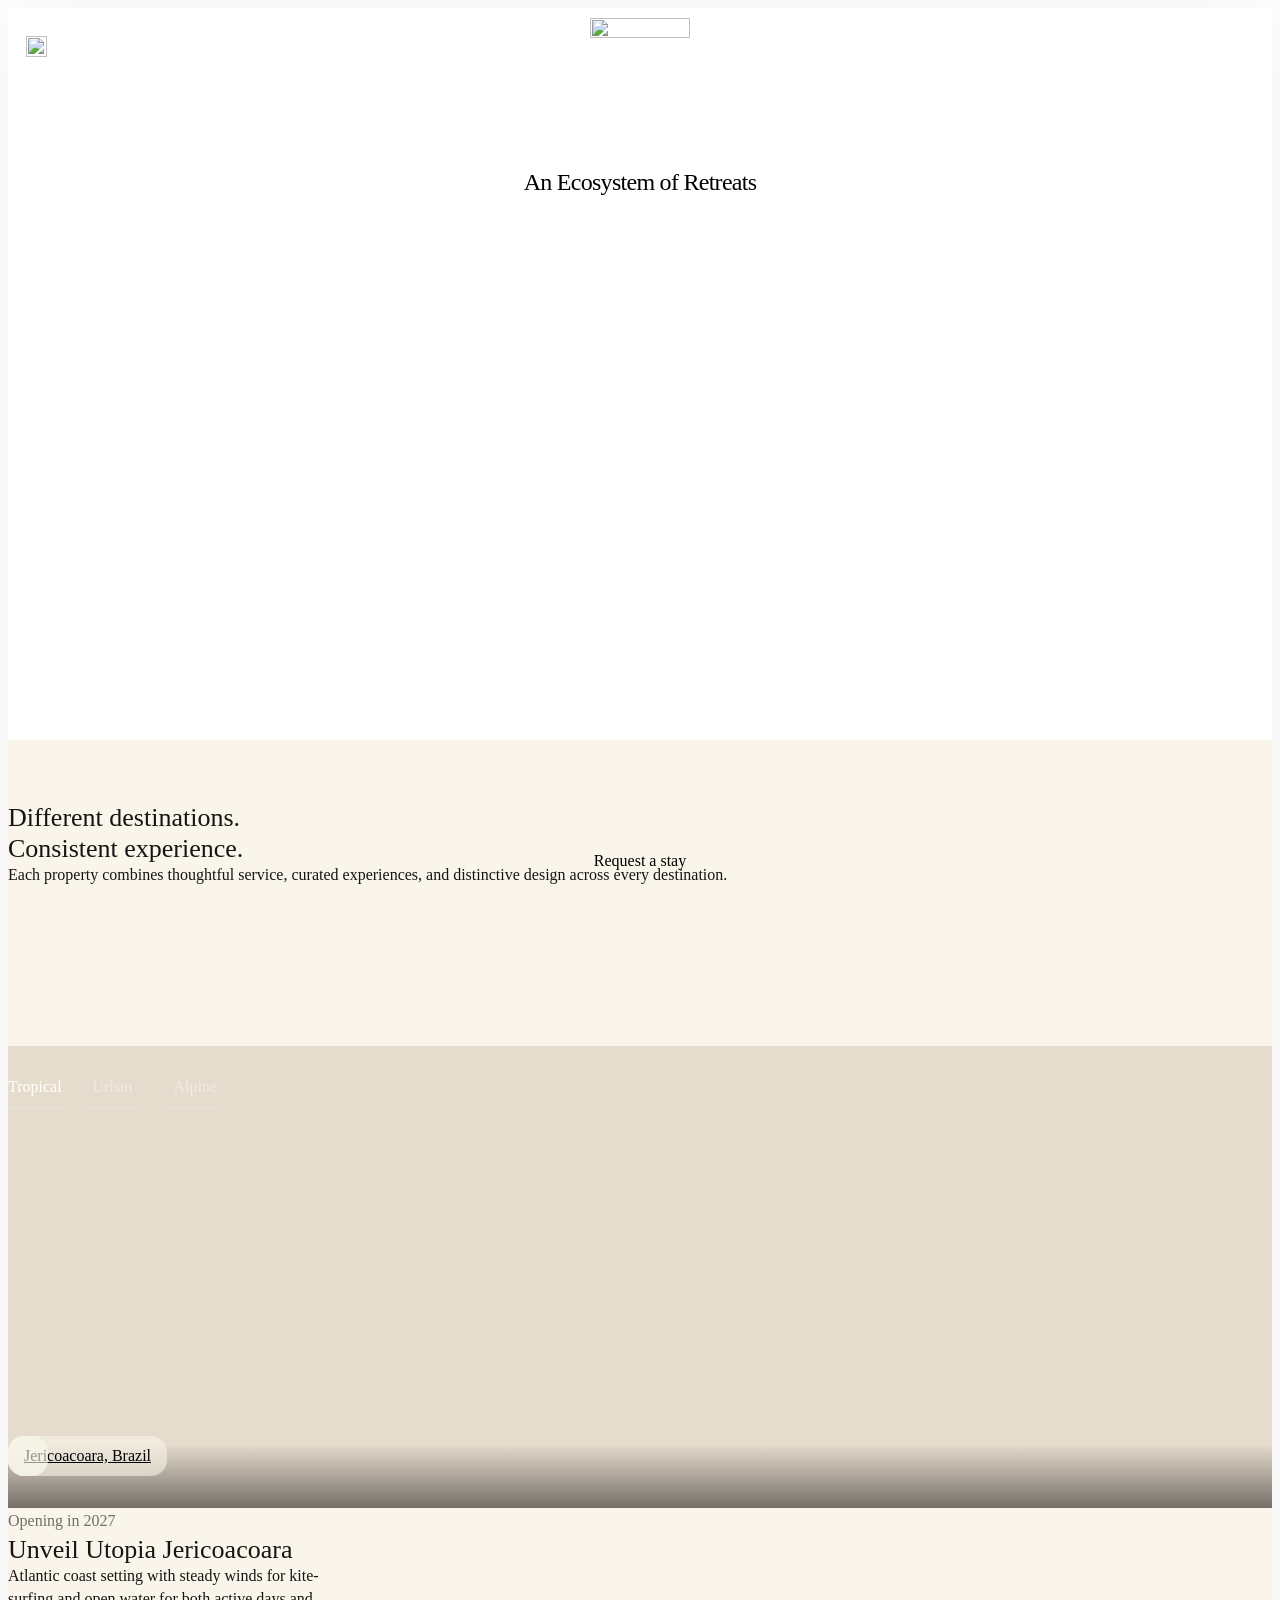
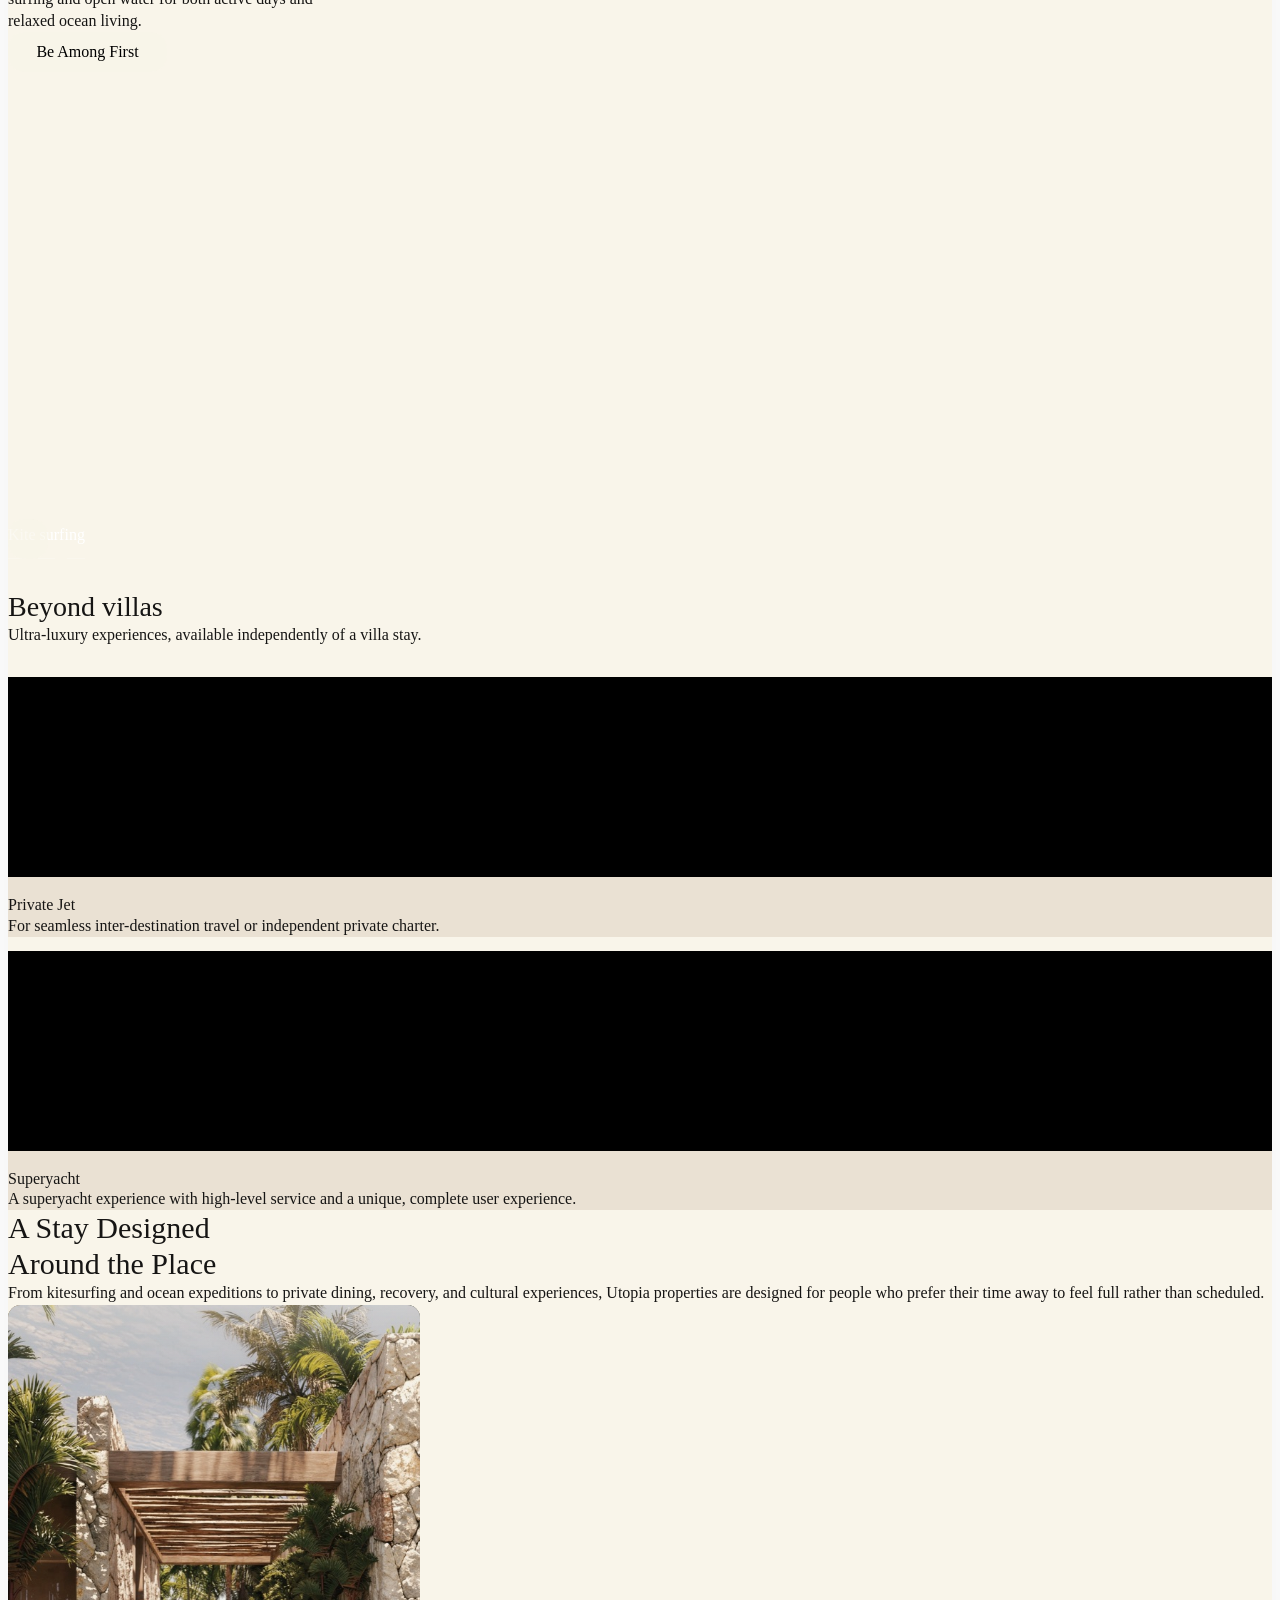
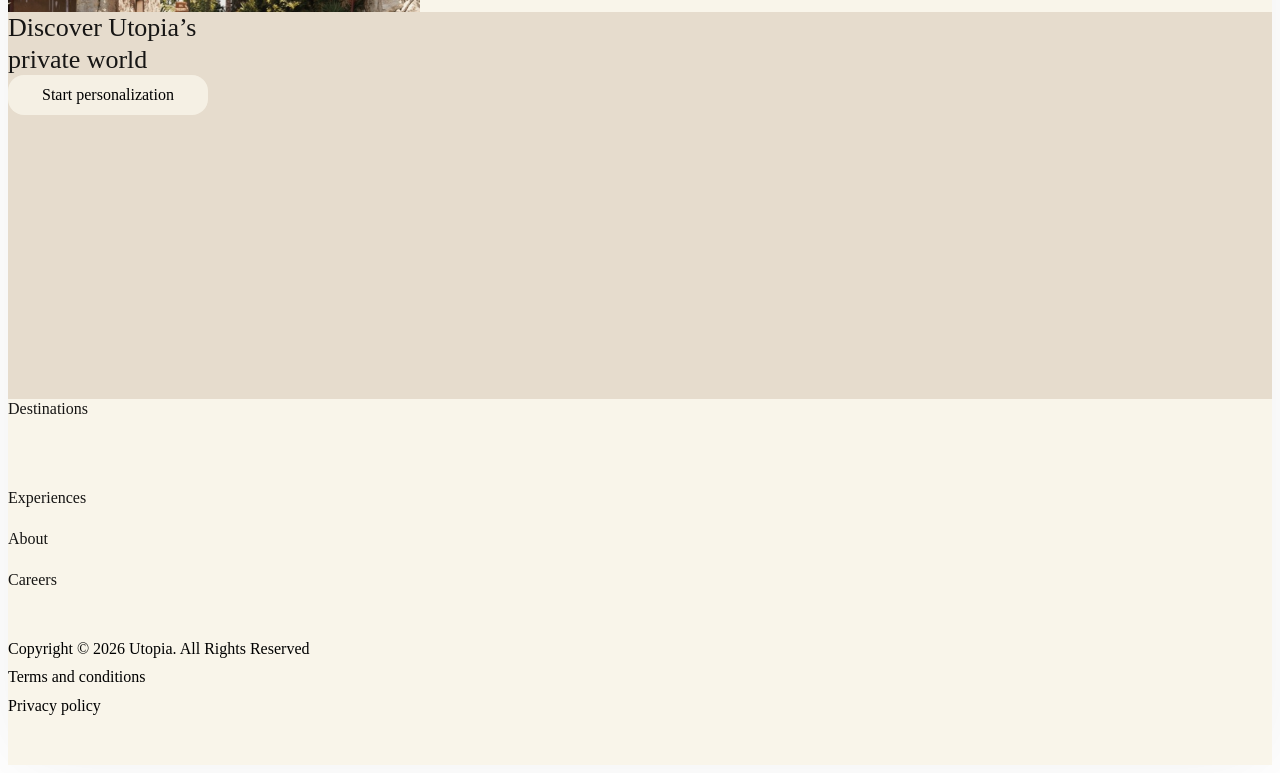
==== commit 4f92d632: "Add segmented progress bars per Figma 925:2406 across v2 carousels. Use equal-width separated segmen" ====
--- a/v2/index.html
+++ b/v2/index.html
@@ -8,11 +8,11 @@
     <title>Utopia — An Ecosystem of Retreats (v2)</title>
     <link rel="icon" href="../assets/LOGO.svg" type="image/svg+xml" />
     <link rel="stylesheet" href="css/fonts.css?v=20260602-1430" />
-    <link rel="stylesheet" href="css/tokens.css?v=20260610-2600" />
-    <link rel="stylesheet" href="css/base.css?v=20260602-1430" />
-    <link rel="stylesheet" href="css/components.css?v=20260610-2740" />
-    <link rel="stylesheet" href="css/sections.css?v=20260610-2760" />
-    <link rel="stylesheet" href="css/menu.css?v=20260610-2750" />
+    <link rel="stylesheet" href="css/tokens.css?v=20260610-2780" />
+    <link rel="stylesheet" href="css/base.css?v=20260610-2780" />
+    <link rel="stylesheet" href="css/components.css?v=20260610-2780" />
+    <link rel="stylesheet" href="css/sections.css?v=20260611-2830" />
+    <link rel="stylesheet" href="css/menu.css?v=20260610-2810" />
     <link rel="stylesheet" href="css/parallax.css?v=20260610-1310" />
     <link rel="stylesheet" href="css/responsive.css?v=20260610-2600" />
     <link rel="stylesheet" href="css/reveal.css?v=20260604-1700" />
@@ -125,21 +125,33 @@
         <div class="ecosystem__media" data-reveal>
           <div class="ecosystem__bg" role="img" aria-label="Destination preview"></div>
 
-          <div class="ecosystem__tabs-block">
-            <div
-              class="ecosystem__tabs-line"
-              role="progressbar"
-              aria-label="Destination progress"
-              aria-valuemin="1"
-              aria-valuemax="1"
-              aria-valuenow="1"
-            >
-              <div class="ecosystem__tabs-progress"></div>
-            </div>
+          <div
+            class="ecosystem__tabs-block"
+            role="progressbar"
+            aria-label="Destination progress"
+            aria-valuemin="1"
+            aria-valuemax="1"
+            aria-valuenow="1"
+          >
             <nav class="ecosystem__tabs" aria-label="Location types">
-              <button type="button" class="ecosystem__tab is-active" data-group="tropical">Tropical</button>
-              <button type="button" class="ecosystem__tab" data-group="urban">Urban</button>
-              <button type="button" class="ecosystem__tab" data-group="alpine">Alpine</button>
+              <button type="button" class="ecosystem__tab is-active" data-group="tropical">
+                <span class="ecosystem__tab-label">Tropical</span>
+                <span class="ecosystem__tab-track" aria-hidden="true">
+                  <span class="ecosystem__tab-fill"></span>
+                </span>
+              </button>
+              <button type="button" class="ecosystem__tab" data-group="urban">
+                <span class="ecosystem__tab-label">Urban</span>
+                <span class="ecosystem__tab-track" aria-hidden="true">
+                  <span class="ecosystem__tab-fill"></span>
+                </span>
+              </button>
+              <button type="button" class="ecosystem__tab" data-group="alpine">
+                <span class="ecosystem__tab-label">Alpine</span>
+                <span class="ecosystem__tab-track" aria-hidden="true">
+                  <span class="ecosystem__tab-fill"></span>
+                </span>
+              </button>
             </nav>
           </div>
 
@@ -169,11 +181,26 @@
             >
               <img src="../assets/chevron-nav.svg" alt="" width="12" height="12" />
             </button>
-            <div
-              class="ecosystem__location-pill ecosystem__location-pill--static opening__location-pill"
-              aria-live="polite"
-            >
-              <span class="ecosystem__location-pill__label">Kite surfing</span>
+            <div class="opening__footer">
+              <p class="opening__caption" id="opening-caption" aria-live="polite">Kite surfing</p>
+              <div
+                class="opening__progress"
+                role="progressbar"
+                aria-labelledby="opening-caption"
+                aria-valuemin="1"
+                aria-valuemax="3"
+                aria-valuenow="1"
+              >
+                <div class="opening__progress-segment" aria-hidden="true">
+                  <span class="opening__progress-fill"></span>
+                </div>
+                <div class="opening__progress-segment" aria-hidden="true">
+                  <span class="opening__progress-fill"></span>
+                </div>
+                <div class="opening__progress-segment" aria-hidden="true">
+                  <span class="opening__progress-fill"></span>
+                </div>
+              </div>
             </div>
             <button
               type="button"
@@ -278,27 +305,40 @@
           <div class="days__carousel">
             <div class="days__stage" aria-roledescription="carousel" aria-label="Experience highlights">
               <div class="days__track">
-                <article class="days__card" data-index="0">
+                <article class="days__card" data-index="0" data-label="Water sports">
                   <img src="../assets/opt/days-water.jpg?v=20260610-1330" alt="" width="205" height="274" loading="lazy" decoding="async" />
-                  <span class="days__label">Water sports</span>
                 </article>
-                <article class="days__card" data-index="1">
+                <article class="days__card" data-index="1" data-label="Fine dining">
                   <img src="../assets/opt/days-dining.jpg?v=20260610-1330" alt="" width="205" height="274" loading="lazy" decoding="async" />
-                  <span class="days__label">Fine dining</span>
                 </article>
-                <article class="days__card" data-index="2">
+                <article class="days__card" data-index="2" data-label="Wellness">
                   <img src="../assets/opt/days-wellness.jpg?v=20260610-1330" alt="" width="205" height="274" loading="lazy" decoding="async" />
-                  <span class="days__label">Wellness</span>
                 </article>
               </div>
               <button type="button" class="days__hit days__hit--prev" aria-label="Previous slide"></button>
               <button type="button" class="days__hit days__hit--next" aria-label="Next slide"></button>
             </div>
-          <div class="days__progress" data-active="0" role="tablist" aria-label="Carousel pagination">
-            <button type="button" class="days__progress-item" role="tab" aria-current="true" aria-label="Water sports"></button>
-            <button type="button" class="days__progress-item" role="tab" aria-current="false" aria-label="Fine dining"></button>
-            <button type="button" class="days__progress-item" role="tab" aria-current="false" aria-label="Wellness"></button>
-          </div>
+            <div class="days__footer">
+              <p class="days__caption" id="days-caption" aria-live="polite">Water sports</p>
+              <div
+                class="days__progress"
+                role="progressbar"
+                aria-labelledby="days-caption"
+                aria-valuemin="1"
+                aria-valuemax="3"
+                aria-valuenow="1"
+              >
+                <div class="days__progress-segment" aria-hidden="true">
+                  <span class="days__progress-fill"></span>
+                </div>
+                <div class="days__progress-segment" aria-hidden="true">
+                  <span class="days__progress-fill"></span>
+                </div>
+                <div class="days__progress-segment" aria-hidden="true">
+                  <span class="days__progress-fill"></span>
+                </div>
+              </div>
+            </div>
           </div>
         </div>
       </section>
@@ -401,6 +441,6 @@
       <a class="dock-bar__cta" href="#request">Request a stay</a>
     </nav>
 
-    <script type="module" src="js/main.js?v=20260610-2760"></script>
+    <script type="module" src="js/main.js?v=20260611-2830"></script>
   </body>
 </html>
--- a/v2/css/sections.css
+++ b/v2/css/sections.css
@@ -107,7 +107,7 @@
   max-width: none;
   font-family: var(--font-sans);
   font-weight: 400;
-  font-size: 16px;
+  font-size: var(--text-sans-base);
   line-height: 1.4;
   color: #161514;
 }
@@ -149,66 +149,79 @@
   z-index: 2;
 }
 
-.ecosystem__tabs-line {
-  position: absolute;
-  left: 0;
-  right: 0;
-  top: 29px;
-  width: 100%;
-  height: 1px;
-  margin: 0;
-  border: none;
-  background: rgba(255, 255, 255, 0.2);
-  overflow: hidden;
-}
-
-.ecosystem__tabs-progress {
-  display: block;
-  width: 0;
-  height: 100%;
-  background: #ffffff;
-  transition: width 0.45s var(--ease-cinematic);
-}
-
-@media (prefers-reduced-motion: reduce) {
-  .ecosystem__tabs-progress {
-    transition: none;
-  }
-}
-
-/* Figma 693:2902 — Tropical / Urban / Alpine across 314px content lane */
+/* Figma 693:2902 / 925:2406 — equal segments with gaps under each tab */
 .ecosystem__tabs {
   position: absolute;
   left: var(--pad-left);
   right: var(--pad-right);
   top: 0;
   height: 29px;
-  display: flex;
-  flex-direction: row;
-  justify-content: space-between;
-  align-items: flex-start;
+  display: grid;
+  grid-template-columns: repeat(3, minmax(0, 1fr));
+  column-gap: 24px;
+  align-items: start;
 }
 
 .ecosystem__tab {
   position: relative;
-  flex: 0 0 auto;
-  box-sizing: border-box;
-  padding: 0 0 11px;
+  display: flex;
+  flex-direction: column;
+  align-items: stretch;
+  gap: 11px;
+  min-width: 0;
+  box-sizing: border-box;
+  padding: 0;
   border: none;
-  border-bottom: 1px solid transparent;
   background: none;
   font-family: var(--font-sans);
   font-weight: 400;
-  font-size: 16px;
-  line-height: 18px;
+  font-size: var(--text-sans-base);
+  line-height: var(--text-btn-line);
   color: rgba(255, 255, 255, 0.4);
   cursor: pointer;
   white-space: nowrap;
 }
 
+.ecosystem__tab:nth-child(1) .ecosystem__tab-label {
+  align-self: flex-start;
+}
+
+.ecosystem__tab:nth-child(2) .ecosystem__tab-label {
+  align-self: center;
+}
+
+.ecosystem__tab:nth-child(3) .ecosystem__tab-label {
+  align-self: flex-end;
+}
+
+.ecosystem__tab-label {
+  display: block;
+}
+
+.ecosystem__tab-track {
+  display: block;
+  width: 100%;
+  height: 1px;
+  background: rgba(255, 255, 255, 0.2);
+  overflow: hidden;
+}
+
+.ecosystem__tab-fill {
+  display: block;
+  width: 0;
+  height: 100%;
+  background: #ffffff;
+  transition: width 0.45s var(--ease-cinematic);
+}
+
+@media (prefers-reduced-motion: reduce) {
+  .ecosystem__tab-fill {
+    transition: none;
+  }
+}
+
 .ecosystem__tab.is-active {
   color: #ffffff;
-  border-bottom-color: #ffffff;
 }
 
 .ecosystem__tab:disabled {
@@ -234,8 +247,8 @@
   background: rgba(249, 245, 234, 0.6);
   font-family: var(--font-sans);
   font-weight: 400;
-  font-size: 16px;
-  line-height: 18px;
+  font-size: var(--text-btn);
+  line-height: var(--text-btn-line);
   color: #000000;
   overflow: hidden;
 }
@@ -409,7 +422,7 @@
   box-sizing: border-box;
   font-family: var(--font-sans);
   font-weight: 400;
-  font-size: 18px;
+  font-size: var(--text-sans-md);
   line-height: 26px;
   color: rgba(22, 21, 20, 0.6);
 }
@@ -433,7 +446,7 @@
   box-sizing: border-box;
   font-family: var(--font-sans);
   font-weight: 400;
-  font-size: 16px;
+  font-size: var(--text-sans-base);
   line-height: 1.4;
   color: #161514;
 }
@@ -450,16 +463,16 @@
   background: rgba(249, 245, 234, 0.6);
   font-family: var(--font-sans);
   font-weight: 400;
-  font-size: 16px;
-  line-height: 18px;
+  font-size: var(--text-btn);
+  line-height: var(--text-btn-line);
   color: #000000;
   text-decoration: none;
   white-space: nowrap;
 }
 
-/* Opening nav + pill — same row as ecosystem__media */
+/* Opening nav + caption/progress — bottom row over media */
 .opening__media .ecosystem__nav-btn,
-.opening__media .opening__location-pill {
+.opening__media .opening__footer {
   z-index: 3;
   top: auto;
   bottom: 31.5px;
@@ -475,13 +488,52 @@
   left: auto;
 }
 
-.opening__media .opening__location-pill {
+.opening__footer {
   position: absolute;
   left: calc(var(--pad-left) + 48px);
   right: calc(var(--pad-right) + 48px);
-  width: auto;
-  max-width: none;
+  display: flex;
+  flex-direction: column;
+  gap: 12px;
   pointer-events: none;
+}
+
+.opening__caption {
+  margin: 0;
+  font-family: var(--font-sans);
+  font-weight: 400;
+  font-size: var(--text-sans-base);
+  line-height: 1.3;
+  color: #ffffff;
+  text-align: center;
+}
+
+.opening__progress {
+  display: grid;
+  grid-template-columns: repeat(3, minmax(0, 1fr));
+  column-gap: 12px;
+  width: 100%;
+  margin: 0;
+}
+
+.opening__progress-segment {
+  height: 1px;
+  background: rgba(255, 255, 255, 0.2);
+  overflow: hidden;
+}
+
+.opening__progress-fill {
+  display: block;
+  width: 0;
+  height: 100%;
+  background: #ffffff;
+  transition: width 0.45s var(--ease-cinematic);
+}
+
+@media (prefers-reduced-motion: reduce) {
+  .opening__progress-fill {
+    transition: none;
+  }
 }
 
 /* —— Beyond villas (Figma 899:1370) —— */
@@ -522,7 +574,7 @@
   margin: 0;
   font-family: var(--font-sans);
   font-weight: 400;
-  font-size: 16px;
+  font-size: var(--text-sans-base);
   line-height: 1.4;
   color: #161514;
 }
@@ -598,7 +650,7 @@
 .beyond__card-title {
   font-family: var(--font-sans);
   font-weight: 400;
-  font-size: 20px;
+  font-size: var(--text-sans-lg);
   line-height: 1.3;
   color: #161514;
 }
@@ -613,7 +665,7 @@
   margin: 0;
   font-family: var(--font-sans);
   font-weight: 400;
-  font-size: 14px;
+  font-size: var(--text-sans-sm);
   line-height: 1.3;
   color: #161514;
 }
@@ -665,7 +717,7 @@
   margin: 0;
   font-family: var(--font-sans);
   font-weight: 400;
-  font-size: 16px;
+  font-size: var(--text-sans-base);
   line-height: 1.4;
   color: #161514;
 }
@@ -791,73 +843,50 @@
   pointer-events: none;
 }
 
-.days__label {
-  position: absolute;
-  z-index: 1;
-  left: calc(16px * var(--days-scale));
-  bottom: calc(15.6px * var(--days-scale));
-  font-family: var(--font-sans);
-  font-weight: 400;
-  font-size: max(11px, calc(10px * var(--days-scale)));
-  line-height: normal;
-  color: #ffffff;
-  white-space: nowrap;
-  transition:
-    font-size var(--days-duration) var(--days-ease),
-    left var(--days-duration) var(--days-ease),
-    bottom var(--days-duration) var(--days-ease);
-}
-
-.days__card.is-active .days__label {
-  left: calc(20px * var(--days-scale));
-  bottom: calc(19.44px * var(--days-scale));
-  font-size: max(14px, calc(14px * var(--days-scale)));
+.days__footer {
+  display: flex;
+  flex-direction: column;
+  gap: 12px;
+  width: var(--days-footer-width, 205px);
+  max-width: 100%;
+  box-sizing: border-box;
+}
+
+.days__caption {
+  margin: 0;
+  font-family: var(--font-sans);
+  font-weight: 400;
+  font-size: var(--text-sans-base);
+  line-height: 1.3;
+  color: #161514;
 }
 
 .days__progress {
-  position: relative;
-  display: flex;
-  flex-direction: row;
-  align-items: center;
-  gap: var(--space-xxs);
-  width: 63px;
-  height: 4px;
-  margin-left: var(--days-progress-x, 65px);
-  padding: 0;
-  align-self: flex-start;
-}
-
-.days__progress-item {
-  flex-shrink: 0;
-  width: 4px;
-  height: 4px;
-  border-radius: 50%;
+  display: grid;
+  grid-template-columns: repeat(3, minmax(0, 1fr));
+  column-gap: 12px;
+  width: 100%;
+  margin: 0;
+}
+
+.days__progress-segment {
+  height: 1px;
   background: rgba(22, 21, 20, 0.2);
-  border: none;
-  padding: 0;
-  cursor: pointer;
-  appearance: none;
-}
-
-.days__progress[data-active="0"] .days__progress-item:nth-child(1) {
-  width: 39px;
-  height: 4px;
-  border-radius: 2px;
+  overflow: hidden;
+}
+
+.days__progress-fill {
+  display: block;
+  width: 0;
+  height: 100%;
   background: #161514;
-}
-
-.days__progress[data-active="1"] .days__progress-item:nth-child(2) {
-  width: 39px;
-  height: 4px;
-  border-radius: 2px;
-  background: #161514;
-}
-
-.days__progress[data-active="2"] .days__progress-item:nth-child(3) {
-  width: 39px;
-  height: 4px;
-  border-radius: 2px;
-  background: #161514;
+  transition: width var(--days-duration, 700ms) var(--days-ease, cubic-bezier(0.22, 0.61, 0.36, 1));
+}
+
+@media (prefers-reduced-motion: reduce) {
+  .days__progress-fill {
+    transition: none;
+  }
 }
 
 /* —— Final CTA (Figma 614:2850 — 378×387) —— */
@@ -932,8 +961,8 @@
   background: rgba(249, 245, 234, 0.8);
   font-family: var(--font-sans);
   font-weight: 400;
-  font-size: 16px;
-  line-height: 18px;
+  font-size: var(--text-btn);
+  line-height: var(--text-btn-line);
   color: #000000;
   text-decoration: none;
   white-space: nowrap;
@@ -978,7 +1007,7 @@
   box-sizing: border-box;
   font-family: var(--font-sans);
   font-weight: 400;
-  font-size: 16px;
+  font-size: var(--text-sans-base);
   line-height: 1.3;
   color: #161514;
   text-decoration: none;
@@ -1022,7 +1051,7 @@
   box-sizing: border-box;
   font-family: var(--font-sans);
   font-weight: 400;
-  font-size: 16px;
+  font-size: var(--text-sans-base);
   line-height: 1.3;
   color: #161514;
 }
@@ -1047,7 +1076,7 @@
   box-sizing: border-box;
   font-family: var(--font-sans);
   font-weight: 400;
-  font-size: 14px;
+  font-size: var(--text-sans-sm);
   line-height: 1.3;
   color: var(--color-text-muted);
 }
--- a/v2/css/menu.css
+++ b/v2/css/menu.css
@@ -46,9 +46,6 @@
   visibility: hidden;
   pointer-events: none;
   background: var(--color-cream);
-  transform: translate3d(-100%, 0, 0);
-  transition: transform 0.45s var(--ease-cinematic);
-  will-change: transform;
 }
 
 .menu.is-open .menu__toolbar,
@@ -58,7 +55,6 @@
 
 .menu.is-open .menu__toolbar {
   pointer-events: auto;
-  transform: translate3d(0, 0, 0);
 }
 
 .menu__toolbar-btn {
@@ -116,13 +112,16 @@
 
 .menu__surface {
   position: absolute;
-  inset: 0;
+  top: var(--site-chrome-height);
+  left: 0;
+  right: 0;
+  bottom: 0;
   display: flex;
   flex-direction: column;
   min-height: 0;
   background: var(--color-cream);
   overflow: hidden;
-  transform: translate3d(-100%, 0, 0);
+  transform: translate3d(0, -100%, 0);
   transition: transform 0.45s var(--ease-cinematic);
   will-change: transform;
 }
@@ -139,7 +138,7 @@
   overscroll-behavior-y: contain;
   -webkit-overflow-scrolling: touch;
   touch-action: pan-y;
-  padding: var(--site-chrome-height) 0 calc(var(--dock-safe) + 16px);
+  padding: 0 0 calc(var(--dock-safe) + 16px);
 }
 
 .menu__rule {
@@ -259,7 +258,7 @@
 .menu__dest-property {
   font-family: var(--font-sans);
   font-weight: 400;
-  font-size: 14px;
+  font-size: var(--text-sans-sm);
   line-height: 1.3;
   color: var(--color-text-muted);
   text-decoration: none;
@@ -289,7 +288,6 @@
 }
 
 @media (prefers-reduced-motion: reduce) {
-  .menu__toolbar,
   .menu__surface {
     transition: none;
   }
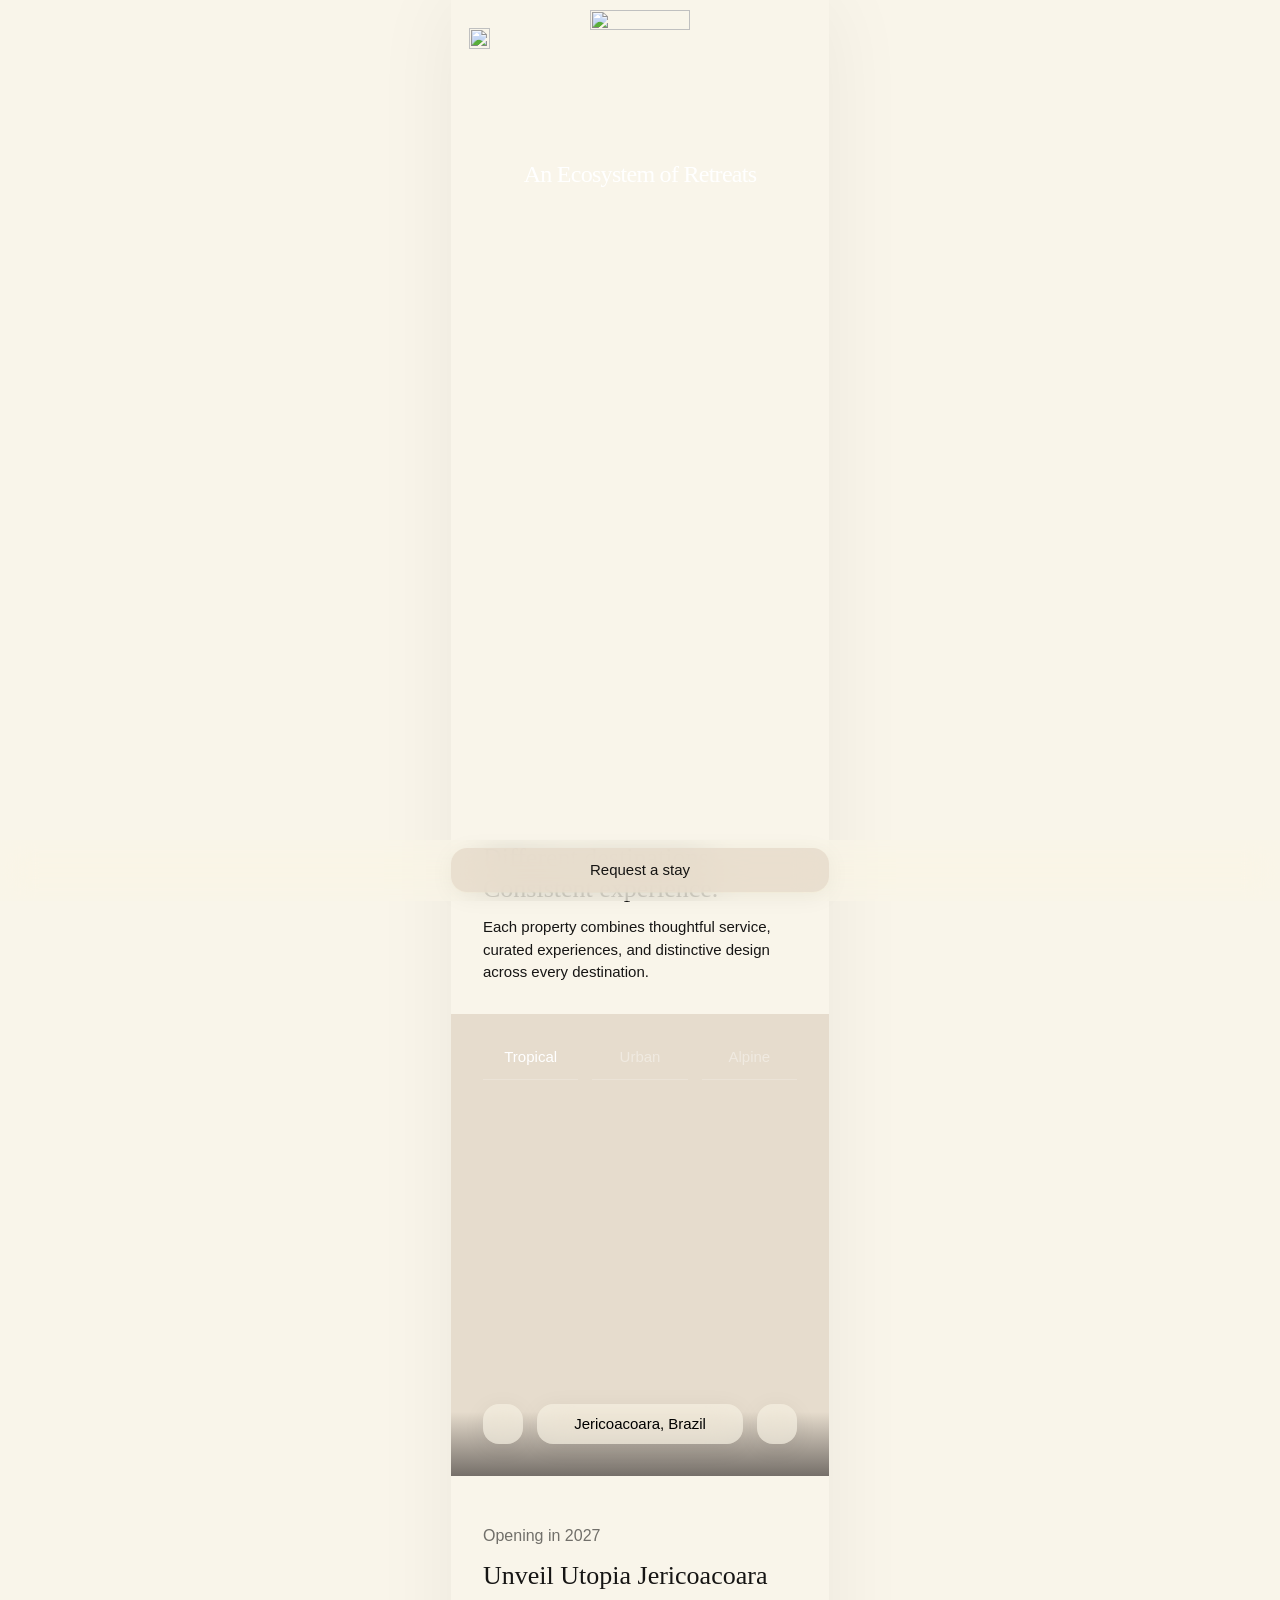
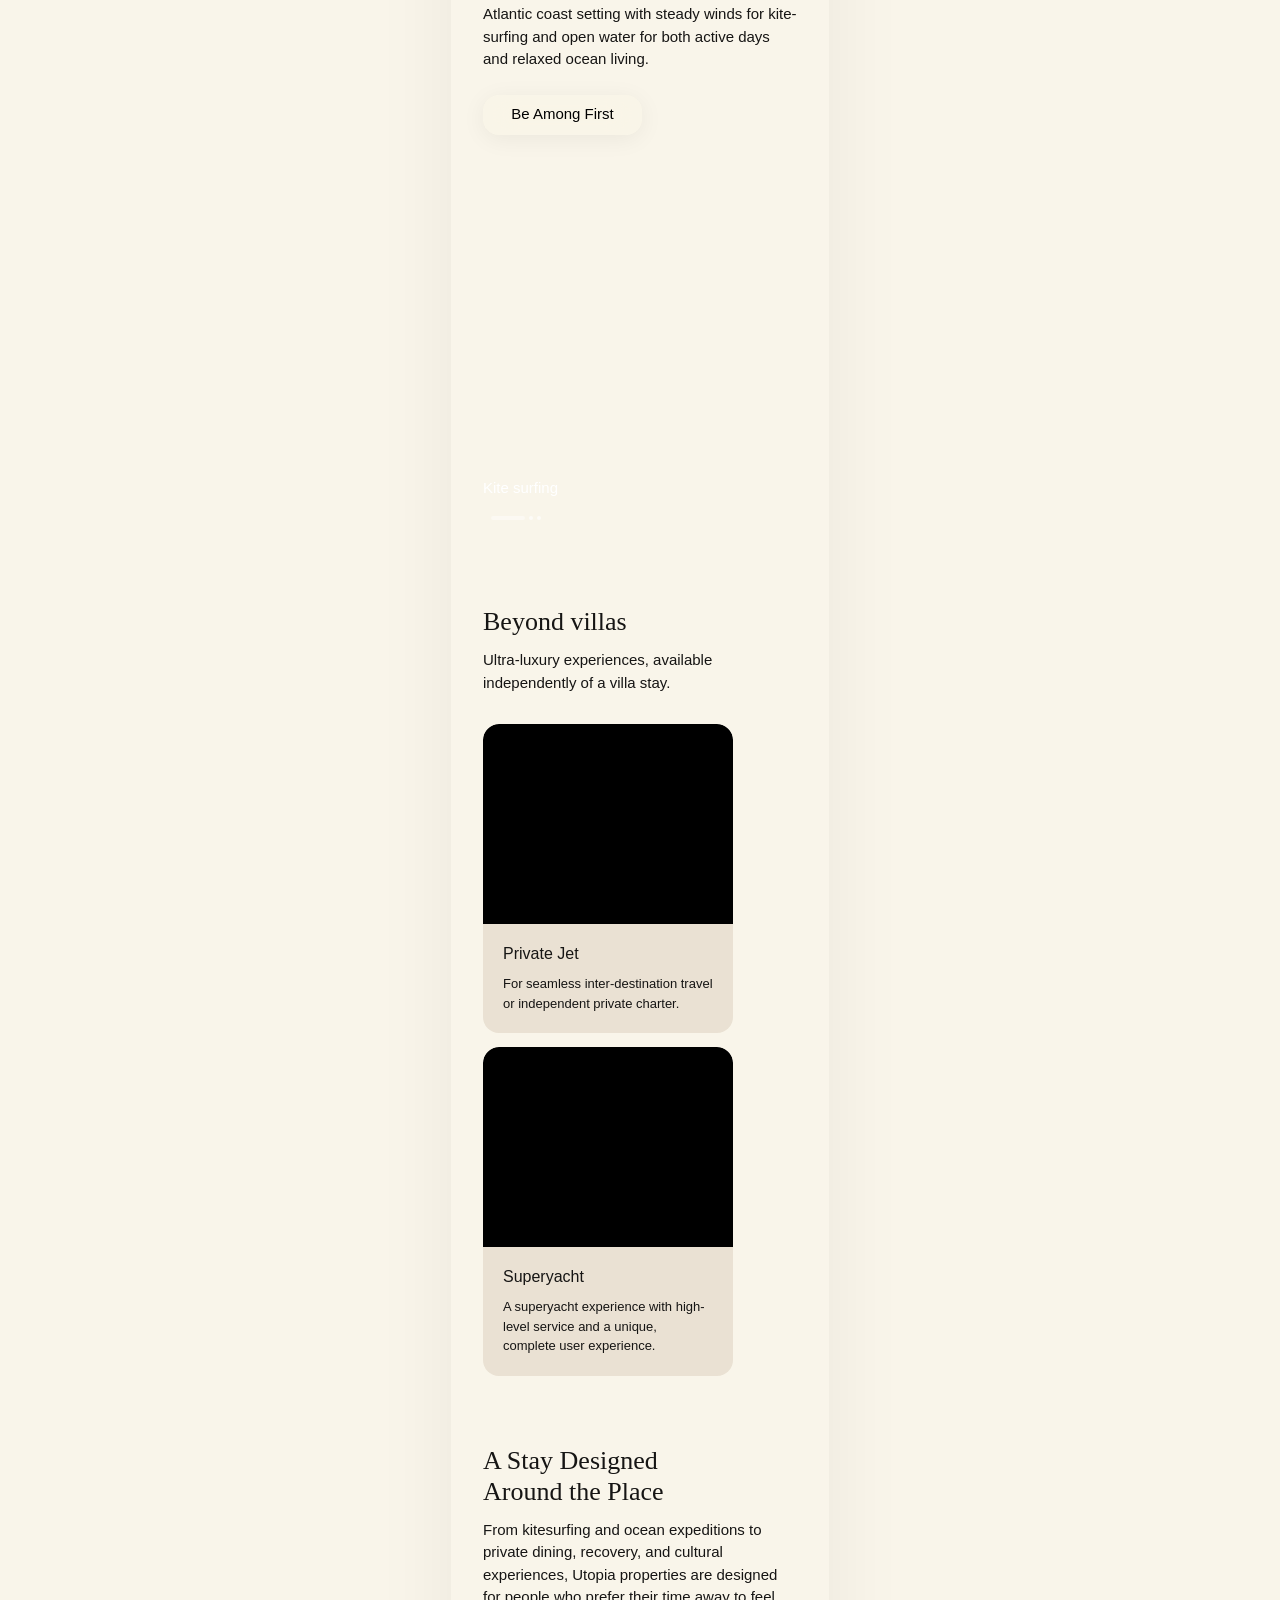
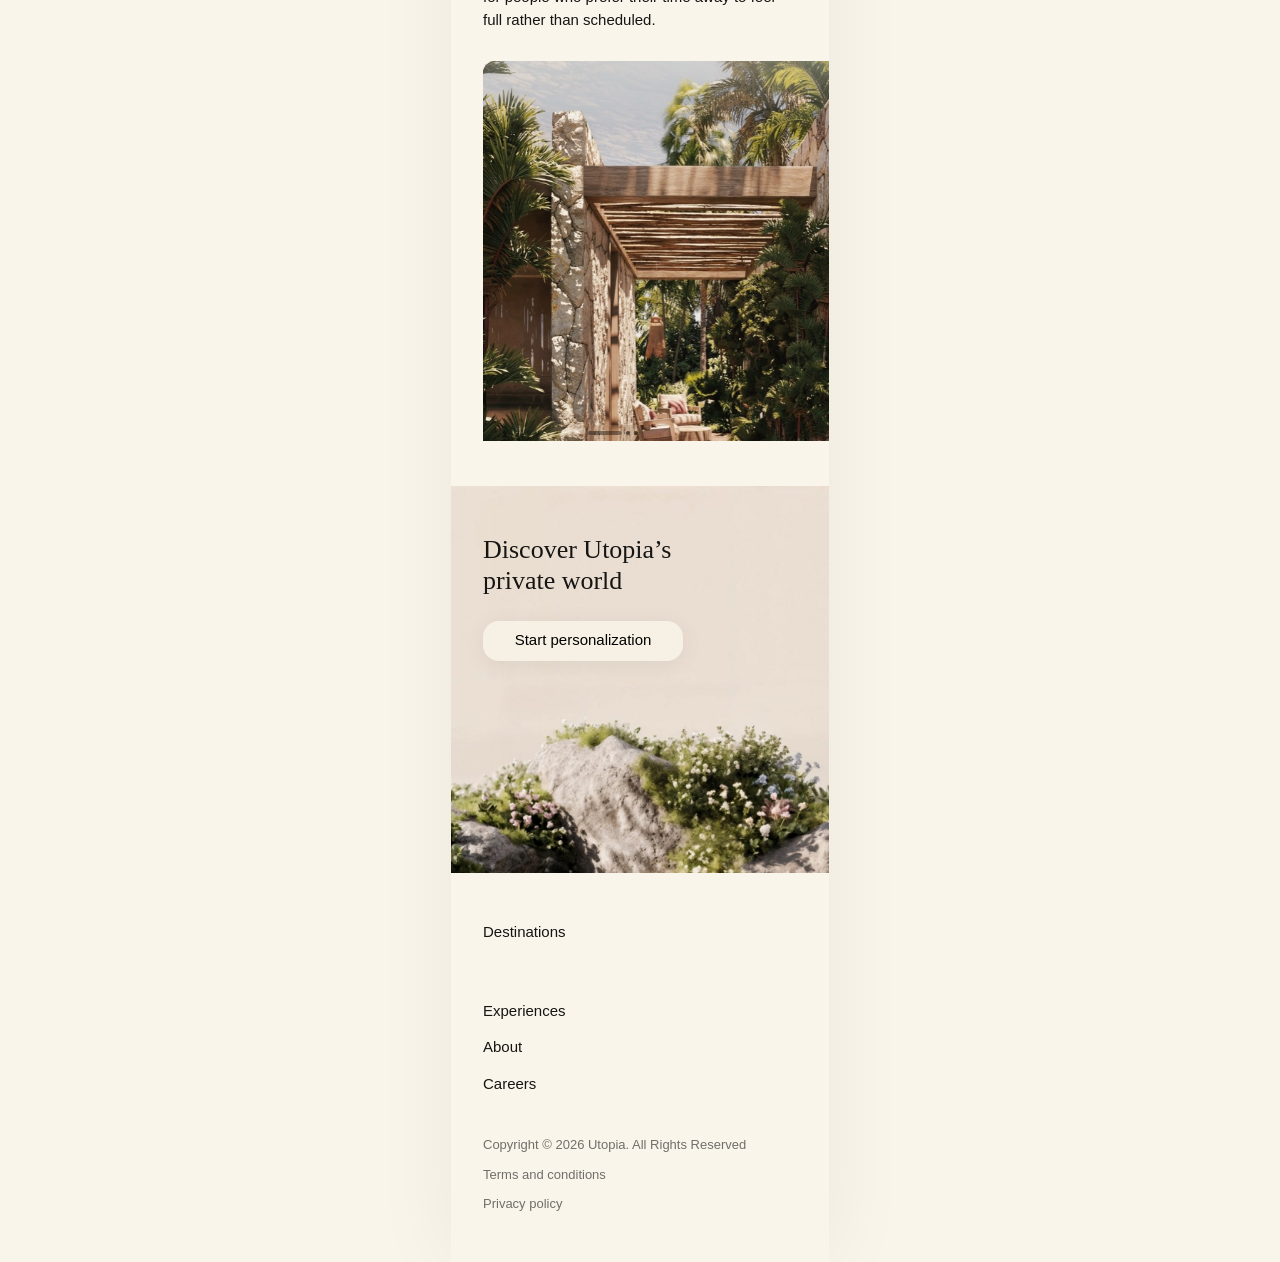
==== commit 5616803b: "Fix final CTA footer video playback on iOS Safari. Observe the whole CTA section, retry play after c" ====
--- a/v2/index.html
+++ b/v2/index.html
@@ -8,11 +8,11 @@
     <title>Utopia — An Ecosystem of Retreats (v2)</title>
     <link rel="icon" href="../assets/LOGO.svg" type="image/svg+xml" />
     <link rel="stylesheet" href="css/fonts.css?v=20260602-1430" />
-    <link rel="stylesheet" href="css/tokens.css?v=20260610-2780" />
-    <link rel="stylesheet" href="css/base.css?v=20260610-2780" />
-    <link rel="stylesheet" href="css/components.css?v=20260610-2780" />
-    <link rel="stylesheet" href="css/sections.css?v=20260611-2830" />
-    <link rel="stylesheet" href="css/menu.css?v=20260610-2810" />
+    <link rel="stylesheet" href="css/tokens.css?v=20260604-2940" />
+    <link rel="stylesheet" href="css/base.css?v=20260604-2940" />
+    <link rel="stylesheet" href="css/components.css?v=20260604-2940" />
+    <link rel="stylesheet" href="css/sections.css?v=20260604-3080" />
+    <link rel="stylesheet" href="css/menu.css?v=20260604-3070" />
     <link rel="stylesheet" href="css/parallax.css?v=20260610-1310" />
     <link rel="stylesheet" href="css/responsive.css?v=20260610-2600" />
     <link rel="stylesheet" href="css/reveal.css?v=20260604-1700" />
@@ -39,7 +39,8 @@
           aria-controls="site-menu"
           aria-label="Open menu"
         >
-          <img src="../assets/menu.svg" alt="" width="21" height="21" />
+          <img class="site-menu-icon site-menu-icon--open" src="../assets/menu.svg" alt="" width="21" height="21" />
+          <img class="site-menu-icon site-menu-icon--close" src="../assets/close.svg" alt="" width="21" height="21" />
         </button>
         <a class="site-chrome__logo" href="#top" aria-label="Utopia home">
           <img
@@ -49,14 +50,6 @@
             width="87"
             height="14"
           />
-        </a>
-        <a
-          class="site-chrome__btn site-chrome__search"
-          href="coming-soon.html"
-          data-coming-soon
-          aria-label="Search"
-        >
-          <img src="../assets/search.svg" alt="" width="17" height="17" />
         </a>
       </div>
     </header>
@@ -77,14 +70,6 @@
           <div class="hero__logo" aria-hidden="true">
             <img class="hero__logo-mark" src="../assets/LOGO.svg" alt="" width="100" height="114" />
           </div>
-          <a
-            class="hero__chrome-btn hero__chrome-btn--search"
-            href="coming-soon.html"
-            data-coming-soon
-            aria-label="Search"
-          >
-            <img src="../assets/search-light.svg" alt="" width="17" height="17" />
-          </a>
         </div>
 
         <!-- Background swiper (controlled by cards swiper) -->
@@ -174,41 +159,43 @@
             <div class="opening__slider" aria-label="Opening experiences">
               <div class="opening__slides"></div>
             </div>
-            <button
-              type="button"
-              class="ecosystem__nav-btn ecosystem__nav-btn--prev opening__nav-btn--prev"
-              aria-label="Previous slide"
-            >
-              <img src="../assets/chevron-nav.svg" alt="" width="12" height="12" />
-            </button>
-            <div class="opening__footer">
-              <p class="opening__caption" id="opening-caption" aria-live="polite">Kite surfing</p>
+            <div class="opening__tabs-block">
+              <nav class="opening__tabs" aria-label="Opening experiences">
+                <button type="button" class="opening__tab is-active" data-index="0" aria-selected="true">
+                  <span class="opening__tab-label">Kite surfing</span>
+                </button>
+                <button type="button" class="opening__tab" data-index="1" aria-selected="false">
+                  <span class="opening__tab-label">Tropics</span>
+                </button>
+                <button type="button" class="opening__tab" data-index="2" aria-selected="false">
+                  <span class="opening__tab-label">Wellness</span>
+                </button>
+              </nav>
               <div
                 class="opening__progress"
                 role="progressbar"
-                aria-labelledby="opening-caption"
-                aria-valuemin="1"
-                aria-valuemax="3"
-                aria-valuenow="1"
+                aria-label="Video loading"
+                aria-valuemin="0"
+                aria-valuemax="100"
+                aria-valuenow="0"
+                data-active="0"
               >
-                <div class="opening__progress-segment" aria-hidden="true">
-                  <span class="opening__progress-fill"></span>
-                </div>
-                <div class="opening__progress-segment" aria-hidden="true">
-                  <span class="opening__progress-fill"></span>
-                </div>
-                <div class="opening__progress-segment" aria-hidden="true">
-                  <span class="opening__progress-fill"></span>
-                </div>
-              </div>
-            </div>
-            <button
-              type="button"
-              class="ecosystem__nav-btn ecosystem__nav-btn--next opening__nav-btn--next"
-              aria-label="Next slide"
-            >
-              <img src="../assets/chevron-nav.svg" alt="" width="12" height="12" />
-            </button>
+                <span class="opening__progress-item is-active">
+                  <span class="opening__progress-dot" aria-hidden="true"></span>
+                  <span class="opening__progress-track" aria-hidden="true">
+                    <span class="opening__progress-fill"></span>
+                  </span>
+                </span>
+                <span class="opening__progress-item">
+                  <span class="opening__progress-dot" aria-hidden="true"></span>
+                  <span class="opening__progress-track" aria-hidden="true"></span>
+                </span>
+                <span class="opening__progress-item">
+                  <span class="opening__progress-dot" aria-hidden="true"></span>
+                  <span class="opening__progress-track" aria-hidden="true"></span>
+                </span>
+              </div>
+            </div>
           </div>
 
           <div class="opening__content">
@@ -240,6 +227,7 @@
             <div class="parallax-media beyond__card-media">
               <video
                 class="beyond__image beyond__video"
+                data-parallax="img"
                 data-src="../assets/jet.mp4?v=20260604-1527"
                 poster="assets/opt/beyond-jet.jpg?v=20260610-1330"
                 width="314"
@@ -266,6 +254,7 @@
             <div class="parallax-media beyond__card-media">
               <video
                 class="beyond__image beyond__video"
+                data-parallax="img"
                 data-src="../assets/yacht.mp4?v=20260604-1525"
                 poster="assets/opt/beyond-yacht.jpg?v=20260610-1330"
                 width="314"
@@ -306,37 +295,45 @@
             <div class="days__stage" aria-roledescription="carousel" aria-label="Experience highlights">
               <div class="days__track">
                 <article class="days__card" data-index="0" data-label="Water sports">
-                  <img src="../assets/opt/days-water.jpg?v=20260610-1330" alt="" width="205" height="274" loading="lazy" decoding="async" />
+                  <img src="../assets/opt/days-water.png?v=20260611-1400" alt="" width="260" height="348" loading="lazy" decoding="async" data-parallax="img" />
+                  <p class="days__card-caption">Water sports</p>
                 </article>
                 <article class="days__card" data-index="1" data-label="Fine dining">
-                  <img src="../assets/opt/days-dining.jpg?v=20260610-1330" alt="" width="205" height="274" loading="lazy" decoding="async" />
+                  <img src="../assets/opt/days-dining.jpg?v=20260610-1330" alt="" width="260" height="348" loading="lazy" decoding="async" data-parallax="img" />
+                  <p class="days__card-caption">Fine dining</p>
                 </article>
                 <article class="days__card" data-index="2" data-label="Wellness">
-                  <img src="../assets/opt/days-wellness.jpg?v=20260610-1330" alt="" width="205" height="274" loading="lazy" decoding="async" />
+                  <img src="../assets/opt/days-wellness.jpg?v=20260610-1330" alt="" width="260" height="348" loading="lazy" decoding="async" data-parallax="img" />
+                  <p class="days__card-caption">Wellness</p>
                 </article>
               </div>
               <button type="button" class="days__hit days__hit--prev" aria-label="Previous slide"></button>
               <button type="button" class="days__hit days__hit--next" aria-label="Next slide"></button>
             </div>
             <div class="days__footer">
-              <p class="days__caption" id="days-caption" aria-live="polite">Water sports</p>
               <div
                 class="days__progress"
                 role="progressbar"
-                aria-labelledby="days-caption"
-                aria-valuemin="1"
-                aria-valuemax="3"
-                aria-valuenow="1"
+                aria-label="Carousel autoplay"
+                aria-valuemin="0"
+                aria-valuemax="100"
+                aria-valuenow="0"
+                data-active="0"
               >
-                <div class="days__progress-segment" aria-hidden="true">
-                  <span class="days__progress-fill"></span>
-                </div>
-                <div class="days__progress-segment" aria-hidden="true">
-                  <span class="days__progress-fill"></span>
-                </div>
-                <div class="days__progress-segment" aria-hidden="true">
-                  <span class="days__progress-fill"></span>
-                </div>
+                <span class="days__progress-item is-active">
+                  <span class="days__progress-dot" aria-hidden="true"></span>
+                  <span class="days__progress-track" aria-hidden="true">
+                    <span class="days__progress-fill"></span>
+                  </span>
+                </span>
+                <span class="days__progress-item">
+                  <span class="days__progress-dot" aria-hidden="true"></span>
+                  <span class="days__progress-track" aria-hidden="true"></span>
+                </span>
+                <span class="days__progress-item">
+                  <span class="days__progress-dot" aria-hidden="true"></span>
+                  <span class="days__progress-track" aria-hidden="true"></span>
+                </span>
               </div>
             </div>
           </div>
@@ -349,13 +346,14 @@
           <video
             class="cta-final__video"
             data-src="../assets/footer.mp4"
-            poster="assets/opt/cta-footer-poster.jpg?v=20260610-1330"
+            poster="../assets/opt/cta-footer-poster.jpg?v=20260610-1330"
             width="2052"
             height="1008"
             muted
+            autoplay
             loop
             playsinline
-            preload="none"
+            preload="metadata"
           ></video>
         </div>
 
@@ -368,8 +366,8 @@
       <!-- Footer (378×510) -->
       <footer class="footer" aria-label="Footer" data-reveal-group>
         <div class="footer__inner">
-          <div class="footer__destinations">
-            <a class="footer__label" href="coming-soon.html" data-coming-soon data-reveal>Destinations</a>
+          <div class="footer__destinations menu__destinations">
+            <a class="footer__label menu__destinations-label" href="coming-soon.html" data-coming-soon data-reveal>Destinations</a>
             <div data-destinations-nav data-destinations-id-prefix="footer-dest"></div>
           </div>
 
@@ -388,31 +386,24 @@
       </footer>
     </div>
 
-    <!-- Full-screen menu (Figma 722:1218) -->
+    <!-- Full-screen menu (Figma 722:1218 / open 947:6796) -->
     <aside class="menu" id="site-menu" aria-hidden="true" aria-label="Site menu">
-      <div class="menu__toolbar" aria-hidden="true">
-        <button type="button" class="menu__toolbar-btn menu__toolbar-close site-menu-close" aria-label="Close menu">
-          <img src="../assets/close.svg" alt="" width="21" height="21" />
-        </button>
-        <a class="menu__toolbar-logo" href="#top" aria-label="Utopia home">
-          <img
-            class="menu__toolbar-mark"
-            src="../assets/logo-wordmark-dark.svg"
-            alt=""
-            width="87"
-            height="14"
-          />
-        </a>
-        <a
-          class="menu__toolbar-btn menu__toolbar-search"
-          href="coming-soon.html"
-          data-coming-soon
-          aria-label="Search"
-        >
-          <img src="../assets/search.svg" alt="" width="17" height="17" />
-        </a>
-      </div>
-      <div class="menu__surface">
+      <div class="menu__panel">
+        <div class="menu__toolbar" aria-hidden="true">
+          <button type="button" class="menu__toolbar-btn menu__toolbar-close site-menu-close" aria-label="Close menu">
+            <img src="../assets/close.svg" alt="" width="21" height="21" />
+          </button>
+          <a class="menu__toolbar-logo" href="#top" aria-label="Utopia home">
+            <img
+              class="menu__toolbar-mark"
+              src="../assets/logo-wordmark-dark.svg"
+              alt=""
+              width="87"
+              height="14"
+            />
+          </a>
+        </div>
+        <div class="menu__surface">
         <div class="menu__scroll">
           <div class="menu__rule" role="presentation" aria-hidden="true"></div>
 
@@ -435,12 +426,13 @@
           </nav>
         </div>
       </div>
+      </div>
     </aside>
 
     <nav class="dock-bar" aria-label="Primary navigation">
       <a class="dock-bar__cta" href="#request">Request a stay</a>
     </nav>
 
-    <script type="module" src="js/main.js?v=20260611-2830"></script>
+    <script type="module" src="js/main.js?v=20260604-3060"></script>
   </body>
 </html>
--- a/v2/css/tokens.css
+++ b/v2/css/tokens.css
@@ -0,0 +1,68 @@
+:root {
+  --color-cream: #f9f5ea;
+  --color-cream-warm: #e6dccd;
+  --color-text: #161514;
+  --color-text-muted: rgba(22, 21, 20, 0.6);
+  --color-white: #ffffff;
+  --color-border: rgba(229, 218, 203, 0.7);
+  --color-dock: rgba(229, 218, 203, 0.8);
+  --color-glass: rgba(249, 245, 234, 0.6);
+  --color-glass-strong: rgba(249, 245, 234, 0.8);
+
+  --glass-blur: 16px;
+  --glass-saturate: 1.65;
+  --glass-shadow: 0 4px 24px rgba(0, 0, 0, 0.06);
+  --color-overlay: rgba(51, 47, 46, 0.55);
+
+  --font-serif: "GT Ultra Median", "Times New Roman", serif;
+  --font-sans: "NB International", "Helvetica Neue", Helvetica, Arial, sans-serif;
+  --leading-sans: 1.5;
+
+  /* NB International scale (−2px from prior defaults) */
+  --text-sans-xs: 10px;
+  --text-sans-sm: 13px;
+  --text-sans-base: 15px;
+  --text-sans-md: 16px;
+
+  --radius-card: 16px;
+  --radius-dock: 16px;
+  --radius-pill: 160px;
+
+  --app-width: 100%;
+  --space-page: 32px;
+  --space-xxs: 8px;
+  --space-xs: 12px;
+  --space-sm: 16px;
+  --space-md: 20px;
+  --space-lg: 28px;
+  --space-xl: 30px;
+  --space-section-top-lg: 48px;
+  --space-section-top-md: 32px;
+  --space-section-top-sm: 24px;
+  --space-section-bottom-lg: 48px;
+  --space-section-bottom-md: 45px;
+  --space-section-gap-lg: 64px;
+
+  --pad-left: max(var(--space-page), env(safe-area-inset-left, 0px));
+  --pad-right: max(var(--space-page), env(safe-area-inset-right, 0px));
+  --space-gutter: 10px;
+  --max-width: min(378px, var(--app-width));
+  --content-width: min(314px, calc(var(--app-width) - var(--pad-left) - var(--pad-right)));
+  /* Hero cards: Figma 314×420, narrower than copy for side peek (Safari) */
+  --hero-card-peek: 36px;
+  --hero-card-width: min(314px, calc(var(--app-width) - var(--hero-card-peek) * 2));
+  --hero-card-height: calc(var(--hero-card-width) * 420 / 314);
+  --days-stage-max: min(412px, var(--app-width));
+
+  --chrome-bar-height: 56px;
+  --site-chrome-height: calc(var(--chrome-bar-height) + env(safe-area-inset-top, 0px));
+  --dock-bar-pad-y: 8px;
+  --dock-cta-block: 45px;
+  --dock-bar-height: calc(
+    var(--dock-bar-pad-y) * 2 + var(--dock-cta-block) + env(safe-area-inset-bottom, 0px)
+  );
+  --dock-safe: var(--dock-bar-height);
+
+  --ease-cinematic: cubic-bezier(0.4, 0, 0.2, 1);
+  --duration-crossfade: 1.1s;
+}
--- a/v2/css/base.css
+++ b/v2/css/base.css
@@ -0,0 +1,81 @@
+*,
+*::before,
+*::after {
+  box-sizing: border-box;
+}
+
+html {
+  -webkit-text-size-adjust: 100%;
+  scroll-behavior: smooth;
+  background-color: var(--color-cream);
+  color-scheme: light;
+}
+
+body {
+  margin: 0;
+  font-family: var(--font-sans);
+  font-size: var(--text-sans-base);
+  line-height: var(--leading-sans);
+  color: var(--color-text);
+  background-color: var(--color-cream);
+  -webkit-font-smoothing: antialiased;
+}
+
+/* iOS home-indicator strip — hidden when dock covers the safe area */
+body:has(.dock-bar)::after {
+  display: none;
+}
+
+body::after {
+  content: "";
+  position: fixed;
+  z-index: 90;
+  left: 0;
+  right: 0;
+  bottom: 0;
+  height: env(safe-area-inset-bottom, 0px);
+  background-color: var(--color-cream);
+  pointer-events: none;
+}
+
+img,
+svg {
+  display: block;
+  max-width: 100%;
+}
+
+button,
+a {
+  font: inherit;
+  color: inherit;
+}
+
+button {
+  cursor: pointer;
+  border: none;
+  background: none;
+  padding: 0;
+}
+
+a {
+  text-decoration: none;
+}
+
+.page {
+  width: 100%;
+  max-width: var(--max-width);
+  margin-inline: auto;
+  /* no overflow here — breaks position:sticky / scroll-pin in .opening */
+}
+
+.sr-only {
+  position: absolute;
+  width: 1px;
+  height: 1px;
+  padding: 0;
+  margin: -1px;
+  overflow: hidden;
+  clip: rect(0, 0, 0, 0);
+  white-space: nowrap;
+  border: 0;
+}
--- a/v2/css/components.css
+++ b/v2/css/components.css
@@ -47,15 +47,6 @@
   display: block;
   width: 21px;
   height: 21px;
-}
-
-.hero__chrome-btn--search img {
-  width: 17px;
-  height: 17px;
-}
-
-.hero__chrome-btn--search {
-  justify-self: end;
 }
 
 .hero__logo {
@@ -138,13 +129,8 @@
   height: 21px;
 }
 
-.site-chrome__search img {
-  width: 17px;
-  height: 17px;
-}
-
-.site-chrome__search {
-  justify-self: end;
+.site-chrome__btn .site-menu-icon--close {
+  display: none;
 }
 
 .site-chrome__logo {
@@ -165,6 +151,24 @@
 body.menu-open .site-chrome {
   visibility: hidden;
   pointer-events: none;
+}
+
+body.menu-open.is-past-hero .site-chrome {
+  visibility: visible;
+  pointer-events: auto;
+  z-index: 101;
+  background: var(--color-cream);
+  backdrop-filter: none;
+  -webkit-backdrop-filter: none;
+  box-shadow: none;
+}
+
+body.menu-open.is-past-hero .site-chrome__btn .site-menu-icon--open {
+  display: none;
+}
+
+body.menu-open.is-past-hero .site-chrome__btn .site-menu-icon--close {
+  display: block;
 }
 
 @media (prefers-reduced-motion: reduce) {
@@ -207,27 +211,27 @@
 
 .text-body {
   margin: 0;
-  font-size: 16px;
-  line-height: 1.4;
+  font-size: var(--text-sans-base);
+  line-height: var(--leading-sans);
 }
 
 .text-eyebrow {
   margin: 0;
-  font-size: 20px;
-  line-height: 1.3;
+  font-size: var(--text-sans-md);
+  line-height: var(--leading-sans);
   color: var(--color-text-muted);
 }
 
 .text-label {
-  font-size: 12px;
+  font-size: var(--text-sans-xs);
   line-height: 1;
   color: var(--color-white);
 }
 
 .text-card-title {
   margin: 0;
-  font-size: 20px;
-  line-height: 1.3;
+  font-size: var(--text-sans-md);
+  line-height: var(--leading-sans);
 }
 
 /* Bottom bar — Figma 916:1821 */
@@ -239,14 +243,26 @@
   bottom: 0;
   box-sizing: border-box;
   display: flex;
-  align-items: flex-start;
+  align-items: center;
   justify-content: center;
   width: 100%;
-  height: var(--dock-bar-height);
-  padding: 8px 10px calc(8px + env(safe-area-inset-bottom, 0px));
+  padding: var(--dock-bar-pad-y, 8px) 10px calc(var(--dock-bar-pad-y, 8px) + env(safe-area-inset-bottom, 0px));
+  background: transparent;
+  pointer-events: none;
+  isolation: isolate;
+}
+
+.dock-bar::before {
+  content: "";
+  position: absolute;
+  z-index: -1;
+  left: 0;
+  right: 0;
+  top: 0;
+  bottom: -1px;
   background: var(--color-glass);
+  -webkit-backdrop-filter: blur(var(--glass-blur)) saturate(var(--glass-saturate));
   backdrop-filter: blur(var(--glass-blur)) saturate(var(--glass-saturate));
-  -webkit-backdrop-filter: blur(var(--glass-blur)) saturate(var(--glass-saturate));
   pointer-events: none;
 }
 
@@ -261,14 +277,13 @@
   padding: 11px 12px;
   border-radius: var(--radius-dock);
   background: var(--color-dock);
-  font-size: 16px;
-  line-height: 18px;
+  font-size: var(--text-sans-base);
+  line-height: var(--leading-sans);
   color: var(--color-text);
   text-decoration: none;
 }
 
-body.menu-open .hero__chrome .site-menu-open,
-body.menu-open .hero__chrome-btn--search {
+body.menu-open .hero__chrome .site-menu-open {
   visibility: hidden;
   pointer-events: none;
 }
@@ -277,6 +292,7 @@
 :is(
   .dock-bar__cta,
   .opening__cta,
+  .days__progress,
   .ecosystem__location-pill,
   .ecosystem__nav-btn,
   .cta-final__cta,
@@ -289,8 +305,20 @@
 }
 
 @supports not ((-webkit-backdrop-filter: blur(1px)) or (backdrop-filter: blur(1px))) {
+  .dock-bar::before {
+    background: rgba(249, 245, 234, 0.92);
+  }
+
   .dock-bar__cta {
     background: rgba(229, 218, 203, 0.95);
+  }
+
+  .opening__progress {
+    background: rgba(255, 255, 255, 0.14);
+  }
+
+  .days__progress {
+    background: rgba(0, 0, 0, 0.12);
   }
 
   .opening__cta,
@@ -305,7 +333,7 @@
   }
 }
 
-/* Buttons */
+/* Buttons — font −1px; padding/min-height unchanged */
 .btn-pill {
   display: inline-flex;
   align-items: center;
@@ -313,8 +341,8 @@
   padding: 11px 24px;
   border-radius: var(--radius-dock);
   background: var(--color-glass);
-  font-size: 16px;
-  line-height: 18px;
+  font-size: var(--text-sans-base);
+  line-height: var(--leading-sans);
   color: var(--color-text);
 }
 
@@ -358,13 +386,9 @@
   color: #ffffff;
   font-family: var(--font-sans);
   font-weight: 400;
-  font-size: 12.308px;
+  font-size: var(--text-sans-base);
   line-height: normal;
   white-space: nowrap;
-}
-
-.location-card.is-center .location-card__label {
-  font-size: 16px;
 }
 
 .location-card__label img {
@@ -405,7 +429,7 @@
   position: absolute;
   left: 16px;
   bottom: 16px;
-  font-size: 12px;
+  font-size: var(--text-sans-xs);
   color: var(--color-white);
 }
 
@@ -480,8 +504,8 @@
 
 .tab {
   padding-bottom: 11px;
-  font-size: 16px;
-  line-height: 18px;
+  font-size: var(--text-sans-base);
+  line-height: var(--leading-sans);
   color: rgba(255, 255, 255, 0.4);
   border-bottom: 1px solid transparent;
   margin-bottom: -1px;
@@ -526,6 +550,6 @@
 
 .experience-link__desc {
   margin: 12px 0 0;
-  font-size: 16px;
-  line-height: 1.4;
-}
+  font-size: var(--text-sans-base);
+  line-height: var(--leading-sans);
+}
--- a/v2/css/sections.css
+++ b/v2/css/sections.css
@@ -70,9 +70,10 @@
   scroll-margin-top: calc(max(10px, env(safe-area-inset-top, 0px)) + 8px);
   display: flex;
   flex-direction: column;
+  gap: var(--space-xl);
   width: 100%;
   max-width: var(--max-width);
-  min-height: 706px;
+  min-height: 0;
   margin: 0 auto;
   background: #f9f5ea;
 }
@@ -108,7 +109,7 @@
   font-family: var(--font-sans);
   font-weight: 400;
   font-size: var(--text-sans-base);
-  line-height: 1.4;
+  line-height: var(--leading-sans);
   color: #161514;
 }
 
@@ -117,8 +118,8 @@
   flex: 0 0 462px;
   width: 100%;
   height: 462px;
-  margin-top: auto;
   touch-action: pan-y;
+  overflow: hidden;
 }
 
 .ecosystem__bg {
@@ -149,7 +150,7 @@
   z-index: 2;
 }
 
-/* Figma 693:2902 / 925:2406 — equal segments with gaps under each tab */
+/* Figma 693:2902 — equal segments with gaps under each tab */
 .ecosystem__tabs {
   position: absolute;
   left: var(--pad-left);
@@ -158,7 +159,7 @@
   height: 29px;
   display: grid;
   grid-template-columns: repeat(3, minmax(0, 1fr));
-  column-gap: 24px;
+  column-gap: 14px;
   align-items: start;
 }
 
@@ -166,7 +167,7 @@
   position: relative;
   display: flex;
   flex-direction: column;
-  align-items: stretch;
+  align-items: center;
   gap: 11px;
   min-width: 0;
   box-sizing: border-box;
@@ -176,31 +177,23 @@
   font-family: var(--font-sans);
   font-weight: 400;
   font-size: var(--text-sans-base);
-  line-height: var(--text-btn-line);
+  line-height: var(--leading-sans);
   color: rgba(255, 255, 255, 0.4);
   cursor: pointer;
   white-space: nowrap;
-}
-
-.ecosystem__tab:nth-child(1) .ecosystem__tab-label {
-  align-self: flex-start;
-}
-
-.ecosystem__tab:nth-child(2) .ecosystem__tab-label {
-  align-self: center;
-}
-
-.ecosystem__tab:nth-child(3) .ecosystem__tab-label {
-  align-self: flex-end;
+  text-align: center;
 }
 
 .ecosystem__tab-label {
   display: block;
+  width: 100%;
+  text-align: center;
 }
 
 .ecosystem__tab-track {
   display: block;
   width: 100%;
+  align-self: stretch;
   height: 1px;
   background: rgba(255, 255, 255, 0.2);
   overflow: hidden;
@@ -232,8 +225,8 @@
 .ecosystem__location-pill {
   position: absolute;
   z-index: 2;
-  left: calc(var(--pad-left) + 48px);
-  right: calc(var(--pad-right) + 48px);
+  left: calc(var(--pad-left) + 54px);
+  right: calc(var(--pad-right) + 54px);
   top: 390px;
   box-sizing: border-box;
   display: flex;
@@ -247,8 +240,8 @@
   background: rgba(249, 245, 234, 0.6);
   font-family: var(--font-sans);
   font-weight: 400;
-  font-size: var(--text-btn);
-  line-height: var(--text-btn-line);
+  font-size: var(--text-sans-base);
+  line-height: var(--leading-sans);
   color: #000000;
   overflow: hidden;
 }
@@ -337,19 +330,32 @@
   position: relative;
   width: 100%;
   height: 100%;
+  overflow: hidden;
+}
+
+.opening__track {
+  display: flex;
+  width: 100%;
+  height: 100%;
+  transform: translate3d(0, 0, 0);
+  transition: transform 0.55s var(--ease-cinematic);
+  will-change: transform;
+}
+
+.opening__track.is-dragging {
+  transition: none;
 }
 
 .opening__slide {
-  position: absolute;
-  inset: 0;
-  opacity: 0;
-  visibility: hidden;
-  pointer-events: none;
+  position: relative;
+  flex: 0 0 100%;
+  width: 100%;
+  height: 100%;
+  min-width: 0;
 }
 
 .opening__slide.is-active {
-  opacity: 1;
-  visibility: visible;
+  z-index: 1;
 }
 
 .opening__bg-slide {
@@ -403,7 +409,7 @@
   display: flex;
   flex-direction: column;
   align-items: flex-start;
-  gap: var(--space-lg);
+  gap: var(--space-section-top-sm);
 }
 
 .opening__copy {
@@ -423,7 +429,7 @@
   font-family: var(--font-sans);
   font-weight: 400;
   font-size: var(--text-sans-md);
-  line-height: 26px;
+  line-height: var(--leading-sans);
   color: rgba(22, 21, 20, 0.6);
 }
 
@@ -447,7 +453,7 @@
   font-family: var(--font-sans);
   font-weight: 400;
   font-size: var(--text-sans-base);
-  line-height: 1.4;
+  line-height: var(--leading-sans);
   color: #161514;
 }
 
@@ -463,62 +469,126 @@
   background: rgba(249, 245, 234, 0.6);
   font-family: var(--font-sans);
   font-weight: 400;
-  font-size: var(--text-btn);
-  line-height: var(--text-btn-line);
+  font-size: var(--text-sans-base);
+  line-height: var(--leading-sans);
   color: #000000;
   text-decoration: none;
   white-space: nowrap;
 }
 
-/* Opening nav + caption/progress — bottom row over media */
-.opening__media .ecosystem__nav-btn,
-.opening__media .opening__footer {
+/* Opening tabs/progress — bottom row over media (Figma 925:2406) */
+.opening__media .opening__tabs-block {
   z-index: 3;
   top: auto;
   bottom: 31.5px;
 }
 
-.opening__media .ecosystem__nav-btn--prev {
+.opening__tabs-block {
+  position: absolute;
   left: var(--pad-left);
-  right: auto;
-}
-
-.opening__media .ecosystem__nav-btn--next {
   right: var(--pad-right);
-  left: auto;
-}
-
-.opening__footer {
-  position: absolute;
-  left: calc(var(--pad-left) + 48px);
-  right: calc(var(--pad-right) + 48px);
-  display: flex;
-  flex-direction: column;
-  gap: 12px;
+  display: flex;
+  flex-direction: column;
+  align-items: flex-start;
+  gap: 11px;
   pointer-events: none;
 }
 
-.opening__caption {
-  margin: 0;
-  font-family: var(--font-sans);
-  font-weight: 400;
-  font-size: var(--text-sans-base);
-  line-height: 1.3;
-  color: #ffffff;
-  text-align: center;
-}
-
-.opening__progress {
+.opening__tabs {
+  position: relative;
   display: grid;
   grid-template-columns: repeat(3, minmax(0, 1fr));
-  column-gap: 12px;
-  width: 100%;
-  margin: 0;
-}
-
-.opening__progress-segment {
-  height: 1px;
-  background: rgba(255, 255, 255, 0.2);
+  column-gap: 8px;
+  align-items: start;
+  width: 100%;
+  min-height: calc(var(--text-sans-base) * var(--leading-sans));
+  pointer-events: auto;
+}
+
+.opening__tab {
+  position: static;
+  display: flex;
+  flex-direction: column;
+  align-items: stretch;
+  min-width: 0;
+  box-sizing: border-box;
+  padding: 0;
+  border: none;
+  background: none;
+  font-family: var(--font-sans);
+  font-weight: 400;
+  font-size: var(--text-sans-base);
+  line-height: var(--leading-sans);
+  color: rgba(255, 255, 255, 0.4);
+  cursor: pointer;
+  white-space: nowrap;
+}
+
+.opening__tab-label {
+  display: block;
+}
+
+.opening__tab.is-active .opening__tab-label {
+  position: absolute;
+  left: 0;
+  top: 0;
+}
+
+.opening__tab:not(.is-active) .opening__tab-label {
+  display: none;
+}
+
+.opening__progress {
+  display: flex;
+  flex-direction: row;
+  align-items: center;
+  gap: 4px;
+  height: 16px;
+  padding: 6px 8px;
+  border-radius: 30px;
+  background: transparent;
+  box-sizing: border-box;
+  flex: none;
+  pointer-events: none;
+}
+
+.opening__progress.is-loading {
+  background: rgba(255, 255, 255, 0.06);
+  -webkit-backdrop-filter: blur(var(--glass-blur)) saturate(var(--glass-saturate));
+  backdrop-filter: blur(var(--glass-blur)) saturate(var(--glass-saturate));
+  box-shadow: var(--glass-shadow);
+}
+
+.opening__progress-item {
+  display: flex;
+  flex: none;
+  align-items: center;
+  justify-content: center;
+}
+
+.opening__progress-item .opening__progress-dot {
+  display: block;
+}
+
+.opening__progress-item .opening__progress-track {
+  display: none;
+}
+
+.opening__progress-item.is-active .opening__progress-dot {
+  display: none;
+}
+
+.opening__progress-item.is-active .opening__progress-track {
+  display: block;
+}
+
+.opening__progress-track {
+  position: relative;
+  flex: none;
+  width: 34.29px;
+  height: 4px;
+  border-radius: 20px;
+  background: rgba(255, 255, 255, 0.4);
   overflow: hidden;
 }
 
@@ -526,14 +596,39 @@
   display: block;
   width: 0;
   height: 100%;
+  border-radius: inherit;
   background: #ffffff;
-  transition: width 0.45s var(--ease-cinematic);
+  transition: width 0.2s linear;
+}
+
+.opening__progress-fill.is-playing {
+  transition: none;
+}
+
+.opening__progress-dot {
+  flex: none;
+  width: 4px;
+  height: 4px;
+  border-radius: 50%;
+  background: rgba(255, 255, 255, 0.6);
 }
 
 @media (prefers-reduced-motion: reduce) {
+  .opening__track {
+    transition: none;
+  }
+
   .opening__progress-fill {
     transition: none;
   }
+
+  .opening__progress-fill.is-playing {
+    transition: none;
+  }
+}
+
+.opening__tab.is-active {
+  color: #ffffff;
 }
 
 /* —— Beyond villas (Figma 899:1370) —— */
@@ -558,14 +653,14 @@
   gap: var(--space-xs);
   width: 100%;
   max-width: var(--content-width);
-  margin-bottom: 31px;
+  margin-bottom: var(--space-xl);
 }
 
 .beyond__title {
   margin: 0;
   font-family: var(--font-serif);
   font-weight: 300;
-  font-size: 28px;
+  font-size: 26px;
   line-height: 1.2;
   color: #161514;
 }
@@ -575,7 +670,7 @@
   font-family: var(--font-sans);
   font-weight: 400;
   font-size: var(--text-sans-base);
-  line-height: 1.4;
+  line-height: var(--leading-sans);
   color: #161514;
 }
 
@@ -635,7 +730,7 @@
 .beyond__card-body {
   display: flex;
   flex-direction: column;
-  gap: var(--space-xs);
+  gap: var(--space-xxs);
   padding: 0 var(--space-md) var(--space-md);
 }
 
@@ -650,8 +745,8 @@
 .beyond__card-title {
   font-family: var(--font-sans);
   font-weight: 400;
-  font-size: var(--text-sans-lg);
-  line-height: 1.3;
+  font-size: var(--text-sans-md);
+  line-height: var(--leading-sans);
   color: #161514;
 }
 
@@ -666,7 +761,7 @@
   font-family: var(--font-sans);
   font-weight: 400;
   font-size: var(--text-sans-sm);
-  line-height: 1.3;
+  line-height: var(--leading-sans);
   color: #161514;
 }
 
@@ -677,12 +772,12 @@
   width: 100%;
   max-width: var(--max-width);
   margin: 0 auto;
-  padding-block: var(--space-section-top-sm) var(--space-section-bottom-lg);
+  padding-block: var(--space-section-top-sm) var(--space-section-bottom-md);
   padding-inline: 0;
   display: flex;
   flex-direction: column;
   align-items: stretch;
-  gap: var(--space-lg);
+  gap: var(--space-xl);
   background: #f9f5ea;
   overflow-x: clip;
 }
@@ -708,7 +803,7 @@
   margin: 0;
   font-family: var(--font-serif);
   font-weight: 300;
-  font-size: clamp(26px, 6.9vw, 30px);
+  font-size: 26px;
   line-height: 1.2;
   color: #161514;
 }
@@ -718,12 +813,14 @@
   font-family: var(--font-sans);
   font-weight: 400;
   font-size: var(--text-sans-base);
-  line-height: 1.4;
+  line-height: var(--leading-sans);
   color: #161514;
 }
 
 /* Figma 614:2836 — 412px stage extends past frame; .days__viewport clips at 378 */
 .days__carousel {
+  --days-scale: 1;
+
   position: relative;
   display: flex;
   flex-direction: column;
@@ -733,7 +830,7 @@
   max-width: none;
 }
 
-/* Viewport up to 412×274; positions scaled in experiences.js */
+/* Viewport up to 412×348; positions scaled in experiences.js */
 .days__stage {
   --days-ease: cubic-bezier(0.22, 0.61, 0.36, 1);
   --days-duration: 700ms;
@@ -741,7 +838,7 @@
 
   position: relative;
   width: 100%;
-  height: 274px;
+  height: 347.77px;
   overflow: visible;
   touch-action: pan-y;
   user-select: none;
@@ -760,7 +857,7 @@
 .days__track {
   position: relative;
   width: 100%;
-  height: 274px;
+  height: 347.77px;
   transition: transform var(--days-duration) var(--days-ease);
 }
 
@@ -843,35 +940,89 @@
   pointer-events: none;
 }
 
+.days__card-caption {
+  position: absolute;
+  z-index: 1;
+  left: calc(20px * var(--days-scale, 1));
+  bottom: calc(20px * var(--days-scale, 1));
+  margin: 0;
+  font-family: var(--font-sans);
+  font-weight: 400;
+  font-size: var(--text-sans-sm);
+  line-height: var(--leading-sans);
+  color: #ffffff;
+  white-space: nowrap;
+  opacity: 0;
+  transition: opacity var(--days-duration) var(--days-ease);
+  pointer-events: none;
+}
+
+.days__card.is-active .days__card-caption {
+  opacity: 1;
+}
+
+/* Figma Frame 2131330167 — pill progress centered under active card */
 .days__footer {
   display: flex;
-  flex-direction: column;
-  gap: 12px;
-  width: var(--days-footer-width, 205px);
-  max-width: 100%;
-  box-sizing: border-box;
-}
-
-.days__caption {
-  margin: 0;
-  font-family: var(--font-sans);
-  font-weight: 400;
-  font-size: var(--text-sans-base);
-  line-height: 1.3;
-  color: #161514;
+  align-items: flex-start;
+  justify-content: flex-start;
+  width: 100%;
+  padding: 0;
+  box-sizing: border-box;
+  flex: none;
 }
 
 .days__progress {
-  display: grid;
-  grid-template-columns: repeat(3, minmax(0, 1fr));
-  column-gap: 12px;
-  width: 100%;
-  margin: 0;
-}
-
-.days__progress-segment {
-  height: 1px;
-  background: rgba(22, 21, 20, 0.2);
+  display: flex;
+  flex-direction: row;
+  align-items: center;
+  gap: calc(4px * var(--days-scale, 1));
+  height: calc(16px * var(--days-scale, 1));
+  margin-left: var(--days-active-half-w, 130px);
+  transform: translateX(-50%);
+  padding: calc(6px * var(--days-scale, 1)) calc(8px * var(--days-scale, 1));
+  border-radius: calc(30px * var(--days-scale, 1));
+  background: rgba(0, 0, 0, 0.06);
+  box-sizing: border-box;
+  flex: none;
+}
+
+@supports not ((-webkit-backdrop-filter: blur(1px)) or (backdrop-filter: blur(1px))) {
+  .days__progress {
+    background: rgba(0, 0, 0, 0.1);
+  }
+}
+
+.days__progress-item {
+  display: flex;
+  flex: none;
+  align-items: center;
+  justify-content: center;
+}
+
+.days__progress-item .days__progress-dot {
+  display: block;
+}
+
+.days__progress-item .days__progress-track {
+  display: none;
+}
+
+.days__progress-item.is-active .days__progress-dot {
+  display: none;
+}
+
+.days__progress-item.is-active .days__progress-track {
+  display: block;
+}
+
+.days__progress-track {
+  position: relative;
+  flex: none;
+  width: calc(34.29px * var(--days-scale, 1));
+  height: calc(4px * var(--days-scale, 1));
+  border-radius: calc(20px * var(--days-scale, 1));
+  background: rgba(0, 0, 0, 0.4);
   overflow: hidden;
 }
 
@@ -879,13 +1030,37 @@
   display: block;
   width: 0;
   height: 100%;
-  background: #161514;
-  transition: width var(--days-duration, 700ms) var(--days-ease, cubic-bezier(0.22, 0.61, 0.36, 1));
+  border-radius: inherit;
+  background: #000000;
+}
+
+.days__progress-fill.is-running {
+  width: 100%;
+  animation: days-progress-timer var(--days-autoplay-ms, 5000ms) linear forwards;
+}
+
+@keyframes days-progress-timer {
+  from {
+    width: 0%;
+  }
+
+  to {
+    width: 100%;
+  }
+}
+
+.days__progress-dot {
+  flex: none;
+  width: calc(4px * var(--days-scale, 1));
+  height: calc(4px * var(--days-scale, 1));
+  border-radius: 50%;
+  background: rgba(0, 0, 0, 0.6);
 }
 
 @media (prefers-reduced-motion: reduce) {
-  .days__progress-fill {
-    transition: none;
+  .days__progress-fill.is-running {
+    animation: none;
+    width: 100%;
   }
 }
 
@@ -934,7 +1109,7 @@
   display: flex;
   flex-direction: column;
   align-items: flex-start;
-  gap: var(--space-xl);
+  gap: var(--space-section-top-sm);
 }
 
 .cta-final__title {
@@ -961,8 +1136,8 @@
   background: rgba(249, 245, 234, 0.8);
   font-family: var(--font-sans);
   font-weight: 400;
-  font-size: var(--text-btn);
-  line-height: var(--text-btn-line);
+  font-size: var(--text-sans-base);
+  line-height: var(--leading-sans);
   color: #000000;
   text-decoration: none;
   white-space: nowrap;
@@ -987,13 +1162,13 @@
   display: flex;
   flex-direction: column;
   align-items: flex-start;
-  gap: 48px;
+  gap: 40px;
 }
 
 .footer__destinations {
   display: flex;
   flex-direction: column;
-  gap: 20px;
+  gap: var(--space-sm);
   width: 100%;
   max-width: 100%;
   box-sizing: border-box;
@@ -1008,7 +1183,7 @@
   font-family: var(--font-sans);
   font-weight: 400;
   font-size: var(--text-sans-base);
-  line-height: 1.3;
+  line-height: var(--leading-sans);
   color: #161514;
   text-decoration: none;
 }
@@ -1045,14 +1220,14 @@
 .footer__links {
   display: flex;
   flex-direction: column;
-  gap: 20px;
+  gap: 14px;
   width: 100%;
   max-width: 100%;
   box-sizing: border-box;
   font-family: var(--font-sans);
   font-weight: 400;
   font-size: var(--text-sans-base);
-  line-height: 1.3;
+  line-height: var(--leading-sans);
   color: #161514;
 }
 
@@ -1070,14 +1245,14 @@
   display: flex;
   flex-direction: column;
   align-items: flex-start;
-  gap: 8px;
+  gap: var(--space-gutter);
   width: 100%;
   max-width: 100%;
   box-sizing: border-box;
   font-family: var(--font-sans);
   font-weight: 400;
   font-size: var(--text-sans-sm);
-  line-height: 1.3;
+  line-height: var(--leading-sans);
   color: var(--color-text-muted);
 }
 
--- a/v2/css/menu.css
+++ b/v2/css/menu.css
@@ -1,4 +1,4 @@
-/* Full-screen menu (Figma 722:1218) — typography matches .footer */
+/* Full-screen menu (Figma 722:1218 / open 947:6796 / destinations 947:6763) */
 .menu {
   position: fixed;
   inset: 0;
@@ -29,31 +29,52 @@
   pointer-events: none;
 }
 
+.menu__panel {
+  position: absolute;
+  inset: 0;
+  display: flex;
+  flex-direction: column;
+  min-height: 0;
+  background: var(--color-cream);
+  transform: translate3d(0, -100%, 0);
+  transition: transform 0.45s var(--ease-cinematic);
+  will-change: transform;
+}
+
+.menu.is-open .menu__panel {
+  transform: translate3d(0, 0, 0);
+}
+
+body.is-past-hero.menu-open .menu__panel,
+body.is-past-hero .menu.is-closing .menu__panel {
+  inset: auto 0 0 0;
+  top: var(--site-chrome-height);
+  height: calc(100% - var(--site-chrome-height));
+}
+
+body.is-past-hero.menu-open .menu__toolbar,
+body.is-past-hero .menu.is-closing .menu__toolbar {
+  display: none;
+  visibility: hidden;
+  pointer-events: none;
+}
+
 .menu__toolbar {
-  position: fixed;
-  z-index: 100;
-  top: 0;
-  left: 0;
-  right: 0;
+  position: relative;
+  z-index: 1;
+  flex-shrink: 0;
   display: grid;
   grid-template-columns: 40px 1fr 40px;
   align-items: center;
   height: var(--site-chrome-height);
   padding: env(safe-area-inset-top, 0px) 8px 0;
   box-sizing: border-box;
-  max-width: var(--max-width);
-  margin: 0 auto;
-  visibility: hidden;
-  pointer-events: none;
+  width: 100%;
   background: var(--color-cream);
 }
 
 .menu.is-open .menu__toolbar,
 .menu.is-closing .menu__toolbar {
-  visibility: visible;
-}
-
-.menu.is-open .menu__toolbar {
   pointer-events: auto;
 }
 
@@ -74,15 +95,12 @@
 
 .menu__toolbar-btn img {
   display: block;
+  width: 21px;
+  height: 21px;
 }
 
 .menu__toolbar-close {
   justify-self: start;
-}
-
-.menu__toolbar-close img {
-  width: 21px;
-  height: 21px;
 }
 
 .menu__toolbar-logo {
@@ -100,34 +118,13 @@
   height: auto;
 }
 
-.menu__toolbar-search {
-  grid-column: 3;
-  justify-self: end;
-}
-
-.menu__toolbar-search img {
-  width: 17px;
-  height: 17px;
-}
-
 .menu__surface {
-  position: absolute;
-  top: var(--site-chrome-height);
-  left: 0;
-  right: 0;
-  bottom: 0;
-  display: flex;
-  flex-direction: column;
+  position: relative;
+  flex: 1;
   min-height: 0;
-  background: var(--color-cream);
+  display: flex;
+  flex-direction: column;
   overflow: hidden;
-  transform: translate3d(0, -100%, 0);
-  transition: transform 0.45s var(--ease-cinematic);
-  will-change: transform;
-}
-
-.menu.is-open .menu__surface {
-  transform: translate3d(0, 0, 0);
 }
 
 .menu__scroll {
@@ -154,8 +151,8 @@
   display: flex;
   flex-direction: column;
   align-items: flex-start;
-  gap: 48px;
-  margin-top: 25px;
+  gap: 40px;
+  margin-top: var(--pad-left);
   padding: 0 var(--pad-right) 0 var(--pad-left);
   width: 100%;
   max-width: 100%;
@@ -163,7 +160,8 @@
 }
 
 .menu__nav .footer__destinations,
-.menu__nav .footer__links {
+.menu__nav .footer__links,
+.footer__destinations.menu__destinations {
   width: 100%;
   max-width: 100%;
 }
@@ -181,34 +179,37 @@
 .menu__link-group {
   display: flex;
   flex-direction: column;
-  gap: 20px;
-  width: 100%;
-}
-
+  gap: 14px;
+  width: 100%;
+}
+
+/* Destinations accordion — flyout right (Figma 947:6763); shared by menu + footer */
+.footer__destinations .menu__dest-list,
 .menu__dest-list {
-  display: flex;
-  flex-direction: column;
-  gap: 12px;
+  display: grid;
+  grid-template-columns: max-content auto minmax(0, 1fr);
+  column-gap: 20px;
+  row-gap: 12px;
   width: 100%;
 }
 
 .menu__dest-group {
-  display: flex;
-  flex-direction: column;
+  display: grid;
+  grid-template-columns: subgrid;
+  grid-column: 1 / -1;
   width: 100%;
 }
 
 .menu__dest-row {
-  display: flex;
-  align-items: center;
-  gap: 8px;
-  width: 100%;
-}
-
-.menu__dest-toggle {
-  display: inline-flex;
-  align-items: center;
-  gap: 8px;
+  display: grid;
+  grid-template-columns: subgrid;
+  grid-column: 1 / -1;
+  align-items: start;
+  width: 100%;
+}
+
+.menu__dest-label {
+  grid-column: 1;
   margin: 0;
   padding: 0;
   border: none;
@@ -222,8 +223,17 @@
   cursor: pointer;
 }
 
-.menu__dest-toggle-label {
+.menu__dest-chevron-btn {
+  grid-column: 2;
+  display: inline-flex;
+  align-items: center;
+  justify-content: center;
   flex-shrink: 0;
+  margin: 9px 0 0;
+  padding: 2px;
+  border: none;
+  background: none;
+  cursor: pointer;
 }
 
 .menu__dest-chevron {
@@ -231,35 +241,45 @@
   width: 12px;
   height: 12px;
   flex-shrink: 0;
-  transition: transform 0.25s var(--ease-cinematic);
-}
-
-.menu__dest-group.is-open .menu__dest-chevron {
-  transform: rotate(90deg);
 }
 
 .menu__dest-properties {
   list-style: none;
-  margin: 14px 0 0;
-  padding: 0 0 8px;
+  grid-column: 3;
+  grid-row: 1;
+  margin: 0;
+  padding: 7px 0 0;
+  width: auto;
+  min-width: 0;
+  box-sizing: border-box;
   display: none;
   flex-direction: column;
   gap: 10px;
-}
-
-.menu__dest-properties[hidden] {
-  display: none;
+  align-self: start;
 }
 
 .menu__dest-group.is-open .menu__dest-properties {
   display: flex;
+  animation: menu-dest-flyout 0.3s var(--ease-cinematic);
+}
+
+@keyframes menu-dest-flyout {
+  from {
+    opacity: 0;
+    transform: translateX(12px);
+  }
+
+  to {
+    opacity: 1;
+    transform: translateX(0);
+  }
 }
 
 .menu__dest-property {
   font-family: var(--font-sans);
   font-weight: 400;
   font-size: var(--text-sans-sm);
-  line-height: 1.3;
+  line-height: var(--leading-sans);
   color: var(--color-text-muted);
   text-decoration: none;
 }
@@ -288,8 +308,11 @@
 }
 
 @media (prefers-reduced-motion: reduce) {
-  .menu__surface {
+  .menu__panel {
     transition: none;
   }
-}
-
+
+  .menu__dest-group.is-open .menu__dest-properties {
+    animation: none;
+  }
+}
--- a/v2/css/parallax.css
+++ b/v2/css/parallax.css
@@ -0,0 +1,56 @@
+@media (prefers-reduced-motion: no-preference) {
+  [data-parallax] {
+    will-change: transform;
+  }
+
+  .hero__bg-layer[data-parallax="bg"],
+  .ecosystem__bg[data-parallax="bg"] {
+    transform-origin: center center;
+  }
+
+  .hero__bg-layer[data-parallax="bg"] {
+    top: -2%;
+    bottom: 0;
+    height: 104%;
+    left: -14%;
+    width: 128%;
+  }
+
+  .ecosystem__bg[data-parallax="bg"] {
+    top: -20%;
+    height: 140%;
+    left: -12%;
+    width: 124%;
+  }
+
+  .parallax-media {
+    overflow: hidden;
+    flex-shrink: 0;
+  }
+
+  .parallax-media .beyond__image,
+  .parallax-media .beyond__video,
+  .beyond__card-media .beyond__image,
+  .beyond__card-media .beyond__video {
+    display: block;
+    width: 100%;
+    height: 120%;
+    margin-top: -10%;
+    object-fit: cover;
+    border-radius: 0;
+  }
+
+  .days__card [data-parallax] {
+    width: 100%;
+    height: 120%;
+    margin-top: -10%;
+    max-width: none;
+  }
+
+  .cta-final__bg [data-parallax] {
+    width: 100%;
+    height: 120%;
+    margin-top: -10%;
+  }
+
+}
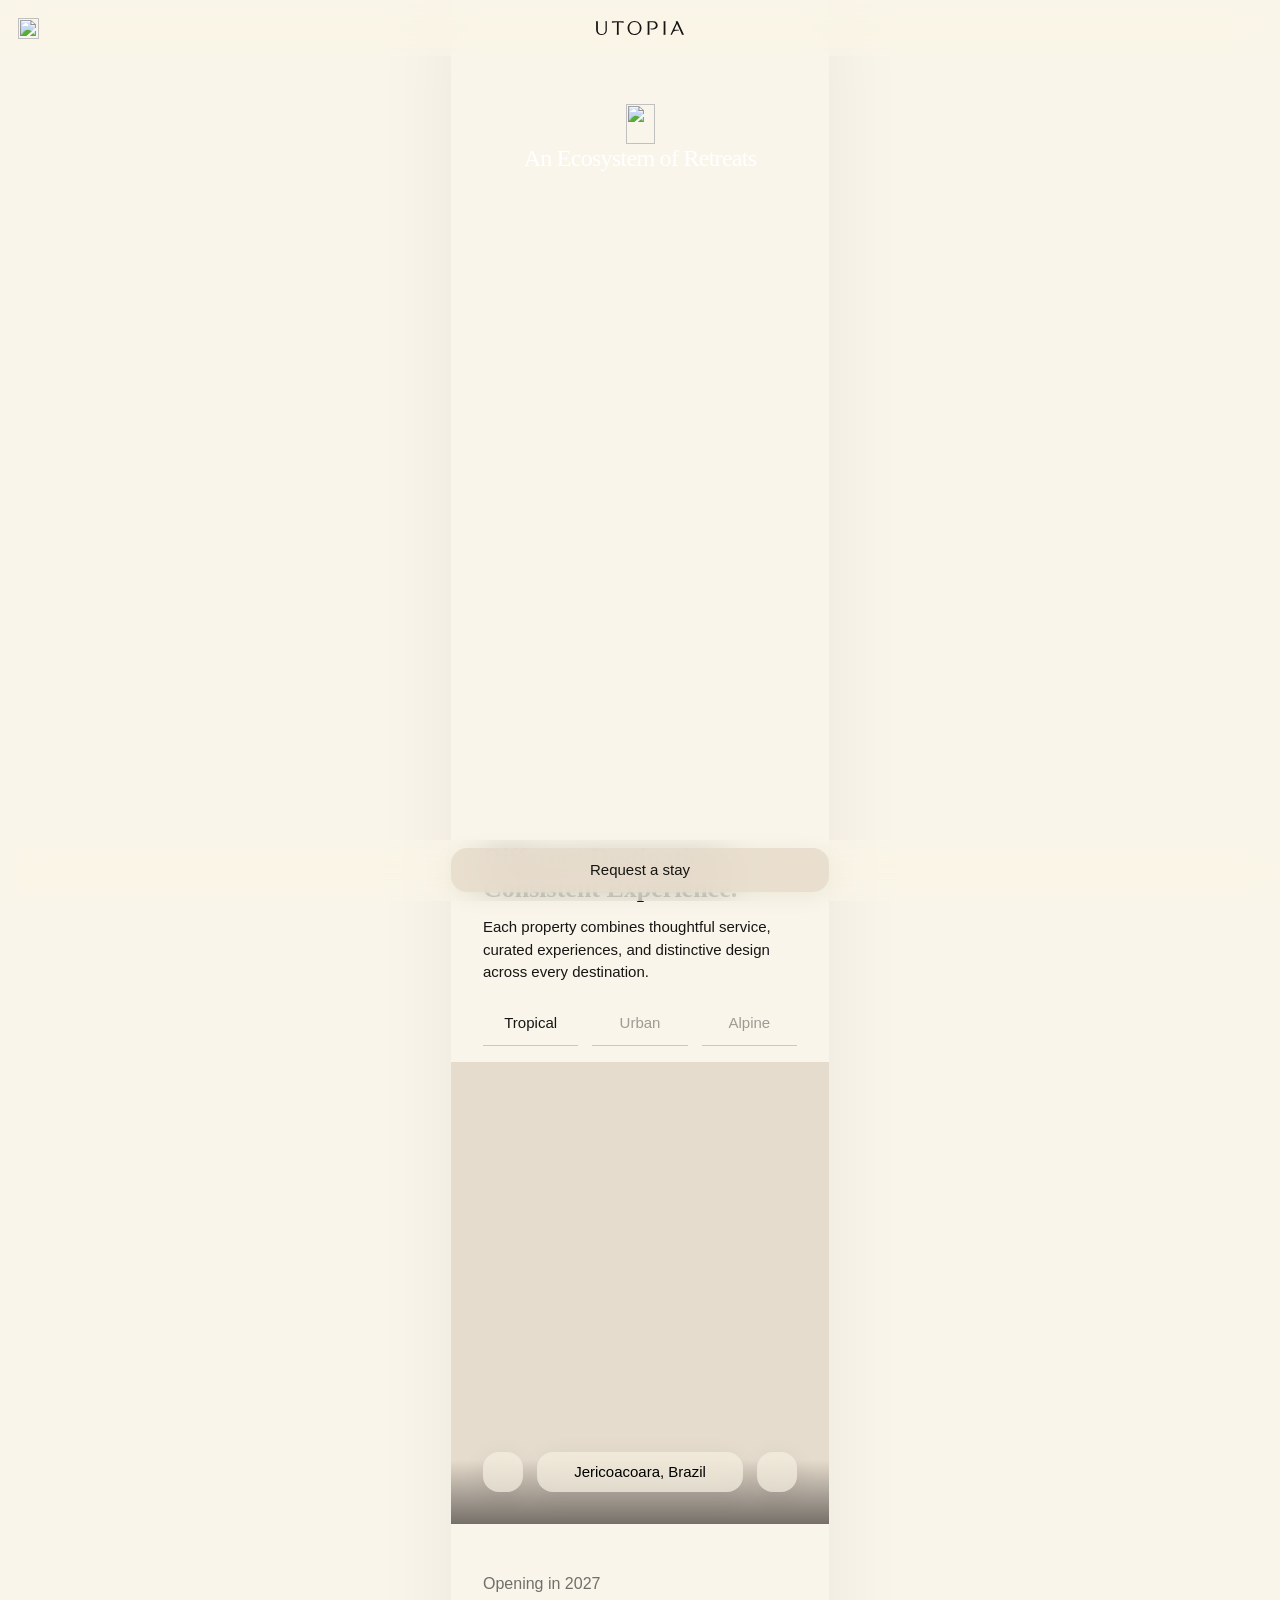
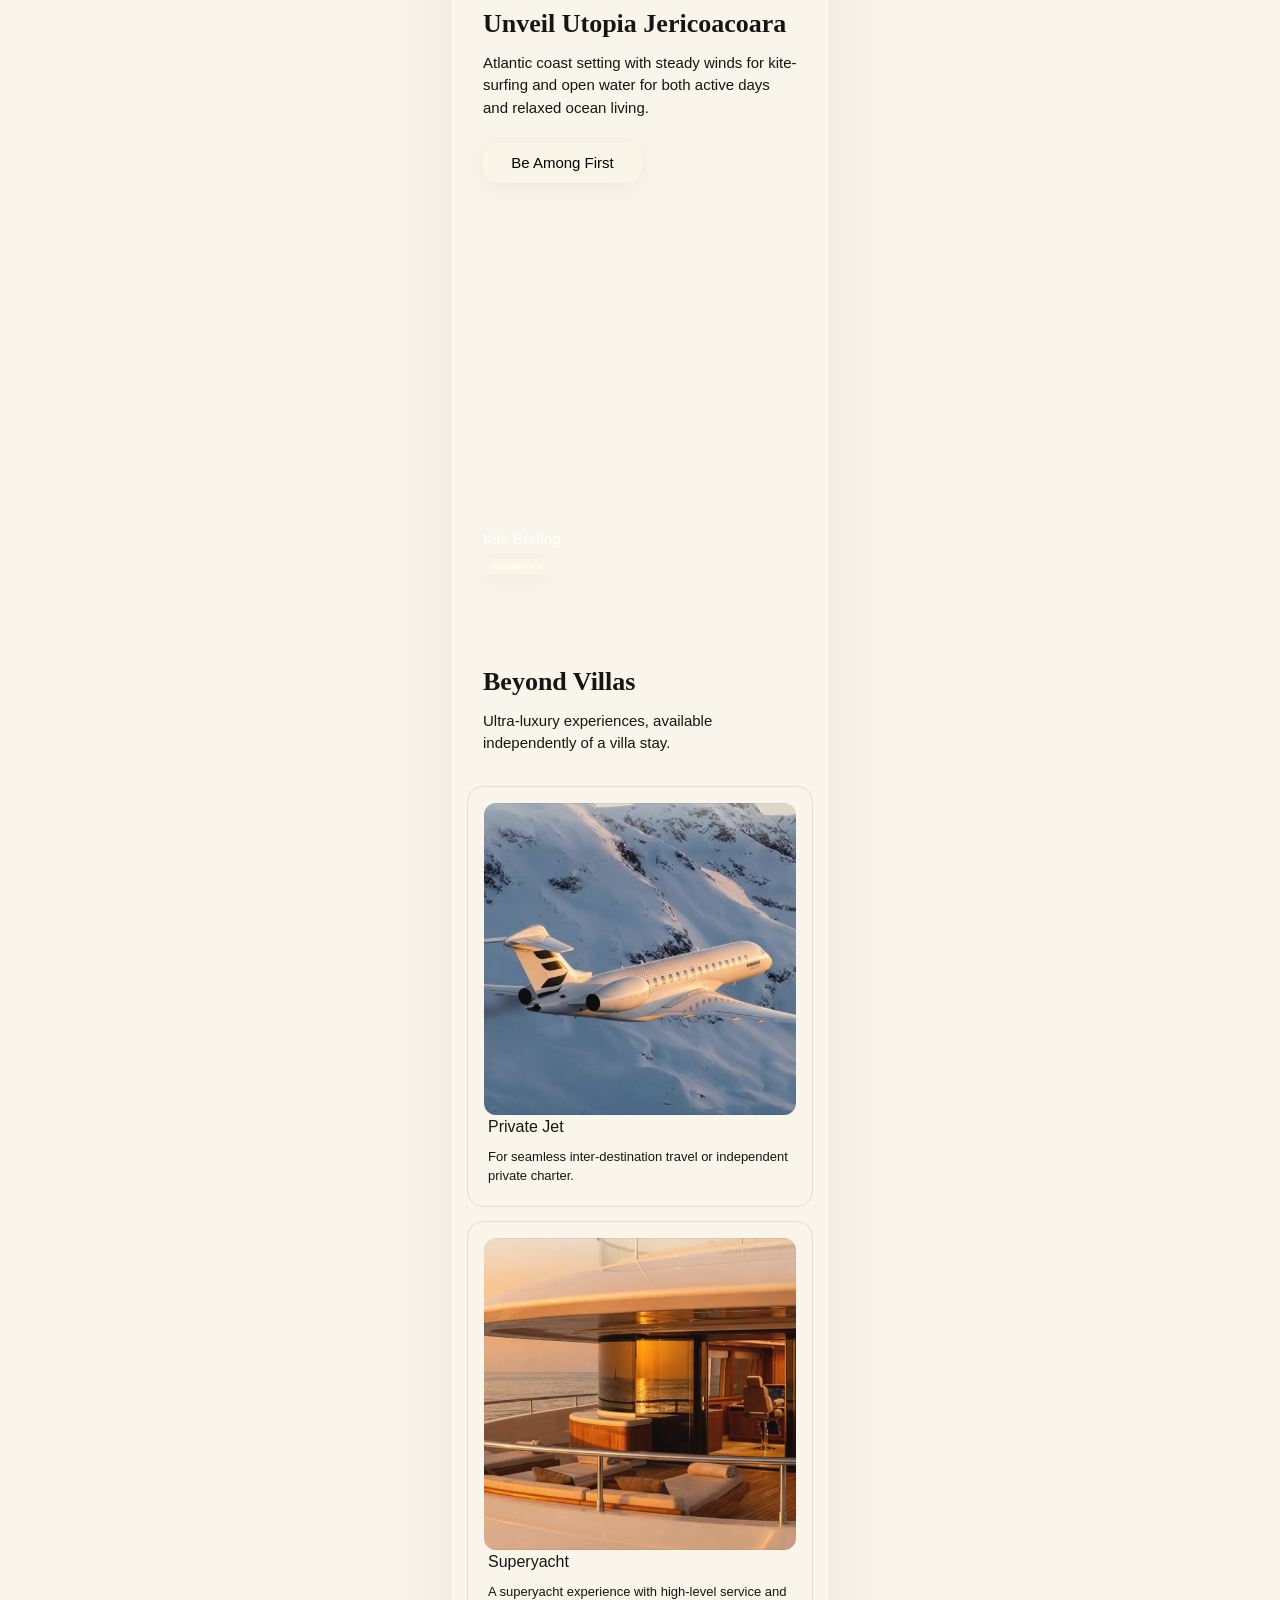
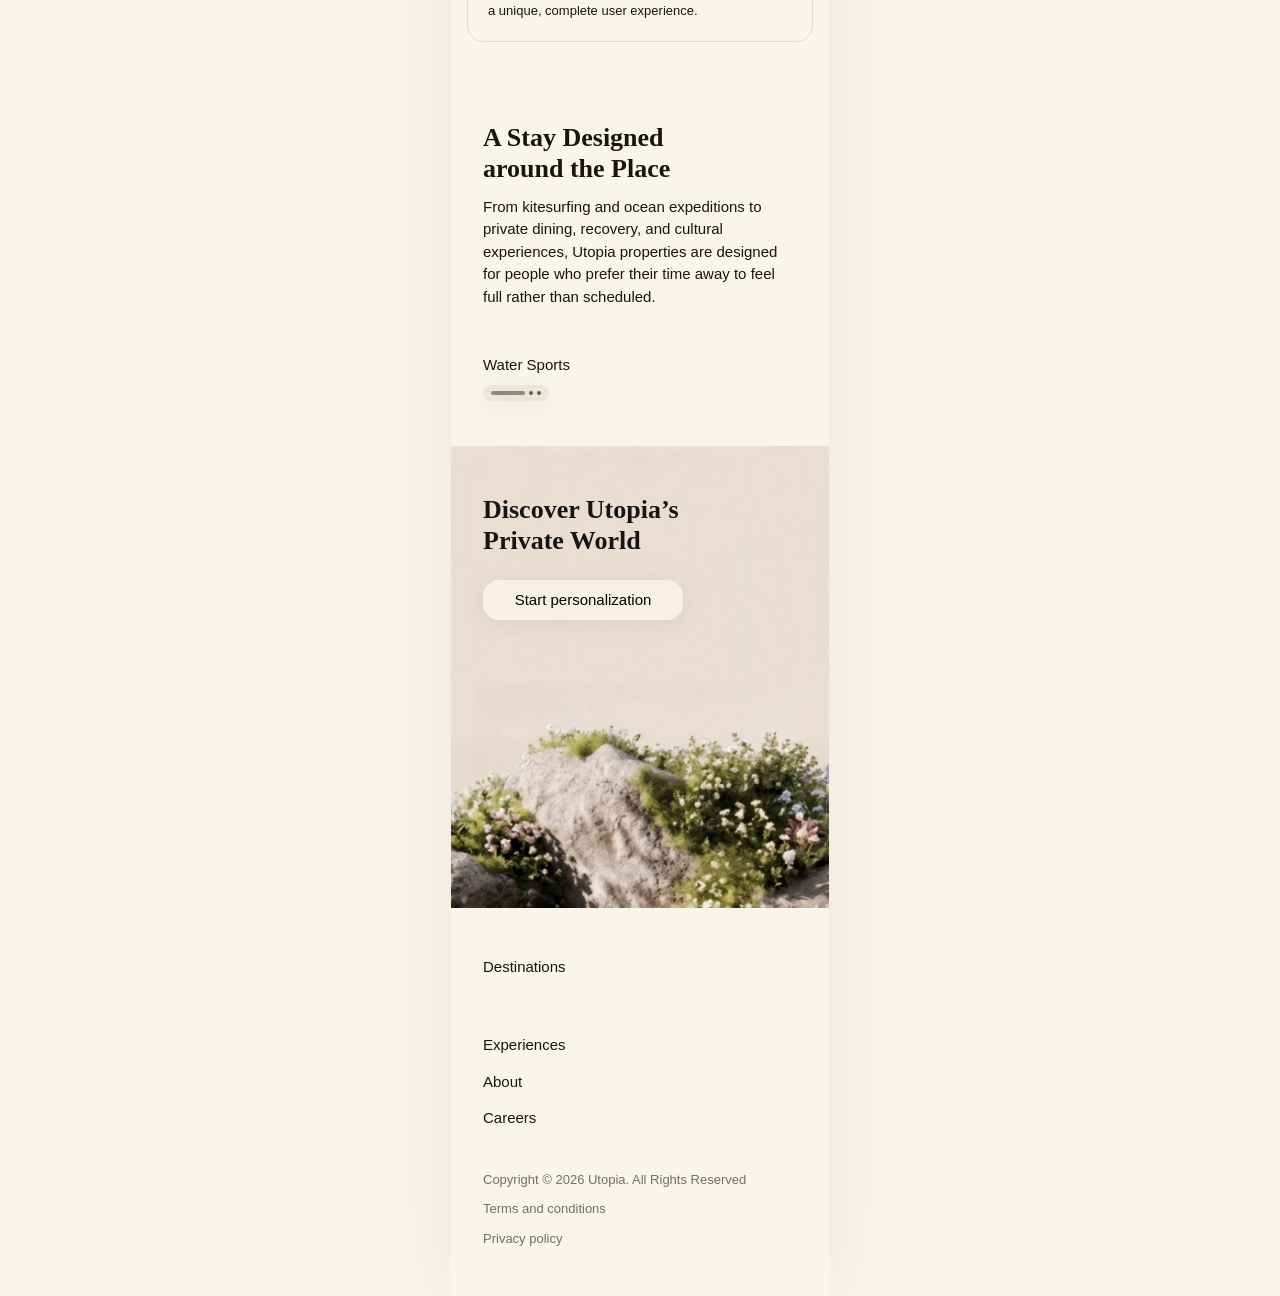
==== commit 5f9001d2: "Lock Beyond card dimensions and polish Days carousel presentation. Fix card height scaling to the 37" ====
--- a/v2/index.html
+++ b/v2/index.html
@@ -6,31 +6,31 @@
     <meta name="theme-color" content="#f9f5ea" media="(prefers-color-scheme: light)" />
     <meta name="theme-color" content="#f9f5ea" media="(prefers-color-scheme: dark)" />
     <title>Utopia — An Ecosystem of Retreats (v2)</title>
-    <link rel="icon" href="../assets/LOGO.svg" type="image/svg+xml" />
-    <link rel="stylesheet" href="css/fonts.css?v=20260602-1430" />
-    <link rel="stylesheet" href="css/tokens.css?v=20260604-2940" />
-    <link rel="stylesheet" href="css/base.css?v=20260604-2940" />
-    <link rel="stylesheet" href="css/components.css?v=20260604-2940" />
-    <link rel="stylesheet" href="css/sections.css?v=20260604-3080" />
-    <link rel="stylesheet" href="css/menu.css?v=20260604-3070" />
-    <link rel="stylesheet" href="css/parallax.css?v=20260610-1310" />
-    <link rel="stylesheet" href="css/responsive.css?v=20260610-2600" />
+    <link rel="icon" href="../assets/logo-mark.svg" type="image/svg+xml" />
+    <link rel="stylesheet" href="css/fonts.css?v=20260612-1406" />
+    <link rel="stylesheet" href="css/tokens.css?v=20260604-2270" />
+    <link rel="stylesheet" href="css/base.css?v=20260612-1540" />
+    <link rel="stylesheet" href="css/components.css?v=20260604-2150" />
+    <link rel="stylesheet" href="css/sections.css?v=20260604-2270" />
+    <link rel="stylesheet" href="css/menu.css?v=20260612-1400" />
+    <link rel="stylesheet" href="css/parallax.css?v=20260604-2240" />
+    <link rel="stylesheet" href="css/responsive.css?v=20260604-2150" />
     <link rel="stylesheet" href="css/reveal.css?v=20260604-1700" />
     <link
       rel="stylesheet"
       href="https://cdn.jsdelivr.net/npm/swiper@11/swiper-bundle.min.css"
       crossorigin="anonymous"
     />
-    <link rel="stylesheet" href="css/hero-swiper.css?v=20260604-1755" />
+    <link rel="stylesheet" href="css/hero-swiper.css?v=20260604-2000" />
     <link
       rel="preload"
       as="image"
-      href="../assets/opt/enhanced_hero-bg-roca.jpg?v=20260610-1330"
+      href="../assets/opt/enhanced_hero-bg-roca.jpg?v=20260604-2000"
       fetchpriority="high"
     />
   </head>
-  <body data-page-version="v2">
-    <header class="site-chrome" id="site-chrome" hidden aria-hidden="true">
+  <body class="has-fixed-chrome" data-page-version="v2">
+    <header class="site-chrome is-visible" id="site-chrome" aria-hidden="false">
       <div class="site-chrome__row">
         <button
           type="button"
@@ -57,27 +57,15 @@
     <div class="page">
       <!-- Screen 1: Hero (378×794) -->
       <section class="hero" id="top" aria-label="Hero">
-        <div class="hero__chrome">
-          <button
-            type="button"
-            class="hero__chrome-btn site-menu-open"
-            aria-expanded="false"
-            aria-controls="site-menu"
-            aria-label="Open menu"
-          >
-            <img src="../assets/menu-light.svg" alt="" width="21" height="21" />
-          </button>
-          <div class="hero__logo" aria-hidden="true">
-            <img class="hero__logo-mark" src="../assets/LOGO.svg" alt="" width="100" height="114" />
-          </div>
-        </div>
-
         <!-- Background swiper (controlled by cards swiper) -->
         <div class="swiper hero__bg-swiper" aria-hidden="true">
           <div class="swiper-wrapper"></div>
         </div>
 
         <div class="hero__content">
+          <div class="hero__emblem" aria-hidden="true">
+            <img class="hero__emblem-mark" src="../assets/logo-mark.svg" alt="" width="29" height="40" />
+          </div>
           <h1 class="heading-hero" data-reveal>An Ecosystem of Retreats</h1>
           <div class="hero__cards-wrap" data-reveal>
             <!-- Cards swiper (master) -->
@@ -98,17 +86,13 @@
       <section class="ecosystem" id="destinations" aria-label="Destinations" data-reveal-group>
         <div class="ecosystem__copy">
           <h2 class="ecosystem__title" data-reveal>
-            Different destinations.<br />
-            Consistent experience.
+            Different Destinations.<br />
+            Consistent Experience.
           </h2>
           <p class="ecosystem__body" data-reveal>
             Each property combines thoughtful service, curated experiences, and distinctive design
             across every destination.
           </p>
-        </div>
-
-        <div class="ecosystem__media" data-reveal>
-          <div class="ecosystem__bg" role="img" aria-label="Destination preview"></div>
 
           <div
             class="ecosystem__tabs-block"
@@ -117,6 +101,7 @@
             aria-valuemin="1"
             aria-valuemax="1"
             aria-valuenow="1"
+            data-reveal
           >
             <nav class="ecosystem__tabs" aria-label="Location types">
               <button type="button" class="ecosystem__tab is-active" data-group="tropical">
@@ -139,6 +124,10 @@
               </button>
             </nav>
           </div>
+        </div>
+
+        <div class="ecosystem__media" data-reveal>
+          <div class="ecosystem__bg" role="img" aria-label="Destination preview"></div>
 
           <button type="button" class="ecosystem__nav-btn ecosystem__nav-btn--prev" aria-label="Previous location">
             <img src="../assets/chevron-nav.svg" alt="" width="12" height="12" />
@@ -162,10 +151,10 @@
             <div class="opening__tabs-block">
               <nav class="opening__tabs" aria-label="Opening experiences">
                 <button type="button" class="opening__tab is-active" data-index="0" aria-selected="true">
-                  <span class="opening__tab-label">Kite surfing</span>
+                  <span class="opening__tab-label">Kite Surfing</span>
                 </button>
                 <button type="button" class="opening__tab" data-index="1" aria-selected="false">
-                  <span class="opening__tab-label">Tropics</span>
+                  <span class="opening__tab-label">Tropics Exploration</span>
                 </button>
                 <button type="button" class="opening__tab" data-index="2" aria-selected="false">
                   <span class="opening__tab-label">Wellness</span>
@@ -216,7 +205,7 @@
       <!-- Screen 4: Beyond villas (Figma 899:1370) -->
       <section class="beyond" id="experiences" aria-label="Beyond villas" data-reveal-group>
         <div class="beyond__intro">
-          <h2 class="beyond__title" data-reveal>Beyond villas</h2>
+          <h2 class="beyond__title" data-reveal>Beyond Villas</h2>
           <p class="beyond__lead" data-reveal>
             Ultra-luxury experiences, available independently of a villa stay.
           </p>
@@ -227,11 +216,11 @@
             <div class="parallax-media beyond__card-media">
               <video
                 class="beyond__image beyond__video"
-                data-parallax="img"
                 data-src="../assets/jet.mp4?v=20260604-1527"
-                poster="assets/opt/beyond-jet.jpg?v=20260610-1330"
-                width="314"
-                height="200"
+                data-poster="../assets/beyond-jet.png"
+                poster="../assets/opt/beyond-jet.jpg?v=20260604-2000"
+                width="346"
+                height="220"
                 muted
                 loop
                 playsinline
@@ -254,11 +243,11 @@
             <div class="parallax-media beyond__card-media">
               <video
                 class="beyond__image beyond__video"
-                data-parallax="img"
                 data-src="../assets/yacht.mp4?v=20260604-1525"
-                poster="assets/opt/beyond-yacht.jpg?v=20260610-1330"
-                width="314"
-                height="200"
+                data-poster="../assets/beyond-yacht.png"
+                poster="../assets/opt/beyond-yacht.jpg?v=20260604-2000"
+                width="346"
+                height="220"
                 muted
                 loop
                 playsinline
@@ -282,7 +271,7 @@
       <!-- Screen 5: Days designed (378×621) -->
       <section class="days" aria-label="A stay designed around the place" data-reveal-group>
         <div class="days__intro">
-          <h2 class="days__title" data-reveal>A Stay Designed<br />Around the Place</h2>
+          <h2 class="days__title" data-reveal>A Stay Designed<br />around the Place</h2>
           <p class="days__body" data-reveal>
             From kitesurfing and ocean expeditions to private dining, recovery, and cultural experiences,
             Utopia properties are designed for people who prefer their time away to feel full rather than
@@ -290,31 +279,34 @@
           </p>
         </div>
 
-        <div class="days__viewport" data-reveal>
-          <div class="days__carousel">
-            <div class="days__stage" aria-roledescription="carousel" aria-label="Experience highlights">
-              <div class="days__track">
-                <article class="days__card" data-index="0" data-label="Water sports">
-                  <img src="../assets/opt/days-water.png?v=20260611-1400" alt="" width="260" height="348" loading="lazy" decoding="async" data-parallax="img" />
-                  <p class="days__card-caption">Water sports</p>
-                </article>
-                <article class="days__card" data-index="1" data-label="Fine dining">
-                  <img src="../assets/opt/days-dining.jpg?v=20260610-1330" alt="" width="260" height="348" loading="lazy" decoding="async" data-parallax="img" />
-                  <p class="days__card-caption">Fine dining</p>
-                </article>
-                <article class="days__card" data-index="2" data-label="Wellness">
-                  <img src="../assets/opt/days-wellness.jpg?v=20260610-1330" alt="" width="260" height="348" loading="lazy" decoding="async" data-parallax="img" />
-                  <p class="days__card-caption">Wellness</p>
-                </article>
-              </div>
-              <button type="button" class="days__hit days__hit--prev" aria-label="Previous slide"></button>
-              <button type="button" class="days__hit days__hit--next" aria-label="Next slide"></button>
-            </div>
+        <div class="days__showcase" data-reveal>
+          <div class="days__viewport">
+            <div class="days__carousel">
+              <div class="days__stage" aria-roledescription="carousel" aria-label="Experience highlights">
+                <div class="days__track">
+                  <article class="days__card" data-index="0" data-label="Water Sports">
+                    <img data-src="../assets/days-water.png" alt="" width="287" height="383" loading="lazy" decoding="async" data-parallax="img" />
+                  </article>
+                  <article class="days__card" data-index="1" data-label="Fine Dining">
+                    <img data-src="../assets/days-dining.png" alt="" width="287" height="383" loading="lazy" decoding="async" data-parallax="img" />
+                  </article>
+                  <article class="days__card" data-index="2" data-label="Wellness">
+                    <img data-src="../assets/days-wellness.png" alt="" width="287" height="383" loading="lazy" decoding="async" data-parallax="img" />
+                  </article>
+                </div>
+                <button type="button" class="days__hit days__hit--prev" aria-label="Previous slide"></button>
+                <button type="button" class="days__hit days__hit--next" aria-label="Next slide"></button>
+              </div>
+            </div>
+          </div>
+
+          <div class="days__meta">
+            <p class="days__caption" aria-live="polite">Water Sports</p>
             <div class="days__footer">
               <div
                 class="days__progress"
                 role="progressbar"
-                aria-label="Carousel autoplay"
+                aria-label="Water Sports, carousel autoplay"
                 aria-valuemin="0"
                 aria-valuemax="100"
                 aria-valuenow="0"
@@ -346,7 +338,8 @@
           <video
             class="cta-final__video"
             data-src="../assets/footer.mp4"
-            poster="../assets/opt/cta-footer-poster.jpg?v=20260610-1330"
+            data-poster="../assets/opt/cta-footer-poster.jpg"
+            poster="../assets/opt/cta-footer-poster.jpg?v=20260604-2000"
             width="2052"
             height="1008"
             muted
@@ -358,7 +351,7 @@
         </div>
 
         <div class="cta-final__content">
-          <h2 class="cta-final__title" data-reveal>Discover Utopia&rsquo;s<br />private world</h2>
+          <h2 class="cta-final__title" data-reveal>Discover Utopia&rsquo;s<br />Private World</h2>
           <a class="cta-final__cta" href="#request" data-reveal>Start personalization</a>
         </div>
       </section>
@@ -433,6 +426,6 @@
       <a class="dock-bar__cta" href="#request">Request a stay</a>
     </nav>
 
-    <script type="module" src="js/main.js?v=20260604-3060"></script>
+    <script type="module" src="js/main.js?v=20260604-2240"></script>
   </body>
 </html>
--- a/v2/css/tokens.css
+++ b/v2/css/tokens.css
@@ -16,6 +16,9 @@
 
   --font-serif: "GT Ultra Median", "Times New Roman", serif;
   --font-sans: "NB International", "Helvetica Neue", Helvetica, Arial, sans-serif;
+  --font-serif-weight: 400;
+  --tracking-serif: -0.03em;
+  --tracking-sans: -0.01em;
   --leading-sans: 1.5;
 
   /* NB International scale (−2px from prior defaults) */
@@ -39,8 +42,11 @@
   --space-section-top-lg: 48px;
   --space-section-top-md: 32px;
   --space-section-top-sm: 24px;
+  --space-section-top-40: 40px;
+  --space-section-top-60: 60px;
   --space-section-bottom-lg: 48px;
   --space-section-bottom-md: 45px;
+  --space-section-bottom-40: 40px;
   --space-section-gap-lg: 64px;
 
   --pad-left: max(var(--space-page), env(safe-area-inset-left, 0px));
@@ -53,15 +59,26 @@
   --hero-card-width: min(314px, calc(var(--app-width) - var(--hero-card-peek) * 2));
   --hero-card-height: calc(var(--hero-card-width) * 420 / 314);
   --days-stage-max: min(412px, var(--app-width));
+  --stage-media-height: 462px;
+  --beyond-pad: var(--space-sm);
+  --beyond-card-width: min(346px, calc(var(--max-width) - var(--beyond-pad) * 2));
+  --beyond-card-height: calc(var(--beyond-card-width) * 420 / 314);
+  --beyond-card-inner-gap: var(--space-sm);
+  --beyond-card-media-inset-x: var(--space-sm);
+  --days-pad: var(--beyond-pad);
+  --days-stage-width: calc(412px * var(--beyond-card-width) / 314);
+  --days-active-height: calc(383px * var(--beyond-card-width) / 314);
 
   --chrome-bar-height: 56px;
   --site-chrome-height: calc(var(--chrome-bar-height) + env(safe-area-inset-top, 0px));
   --dock-bar-pad-y: 8px;
-  --dock-cta-block: 45px;
+  --dock-cta-min-height: 40px;
+  --dock-cta-pad-y: 11px;
+  --dock-cta-block: calc(var(--dock-cta-min-height) + var(--dock-cta-pad-y) * 2);
   --dock-bar-height: calc(
     var(--dock-bar-pad-y) * 2 + var(--dock-cta-block) + env(safe-area-inset-bottom, 0px)
   );
-  --dock-safe: var(--dock-bar-height);
+  --dock-safe: calc(var(--dock-bar-height) + var(--browser-chrome-bottom, 0px));
 
   --ease-cinematic: cubic-bezier(0.4, 0, 0.2, 1);
   --duration-crossfade: 1.1s;
--- a/v2/css/sections.css
+++ b/v2/css/sections.css
@@ -1,6 +1,6 @@
 /* —— Hero (Figma 711:1216 — 378×794) —— */
 .hero {
-  --hero-content-top: 160px;
+  --hero-content-top: calc(var(--site-chrome-height) + 48px);
   --hero-content-bottom: 62px;
   --hero-title-cards-gap: 36px;
 
@@ -70,7 +70,7 @@
   scroll-margin-top: calc(max(10px, env(safe-area-inset-top, 0px)) + 8px);
   display: flex;
   flex-direction: column;
-  gap: var(--space-xl);
+  gap: var(--space-sm);
   width: 100%;
   max-width: var(--max-width);
   min-height: 0;
@@ -95,7 +95,6 @@
   width: 100%;
   max-width: none;
   font-family: var(--font-serif);
-  font-weight: 300;
   font-size: 26px;
   line-height: 1.2;
   color: #161514;
@@ -115,9 +114,9 @@
 
 .ecosystem__media {
   position: relative;
-  flex: 0 0 462px;
-  width: 100%;
-  height: 462px;
+  flex: 0 0 var(--stage-media-height);
+  width: 100%;
+  height: var(--stage-media-height);
   touch-action: pan-y;
   overflow: hidden;
 }
@@ -141,22 +140,15 @@
 }
 
 .ecosystem__tabs-block {
-  position: absolute;
-  left: 0;
-  right: 0;
-  top: 32px;
-  width: 100%;
-  height: 29px;
-  z-index: 2;
+  position: relative;
+  width: 100%;
+  margin-top: var(--space-sm);
 }
 
 /* Figma 693:2902 — equal segments with gaps under each tab */
 .ecosystem__tabs {
-  position: absolute;
-  left: var(--pad-left);
-  right: var(--pad-right);
-  top: 0;
-  height: 29px;
+  position: relative;
+  width: 100%;
   display: grid;
   grid-template-columns: repeat(3, minmax(0, 1fr));
   column-gap: 14px;
@@ -178,7 +170,7 @@
   font-weight: 400;
   font-size: var(--text-sans-base);
   line-height: var(--leading-sans);
-  color: rgba(255, 255, 255, 0.4);
+  color: rgba(22, 21, 20, 0.4);
   cursor: pointer;
   white-space: nowrap;
   text-align: center;
@@ -195,7 +187,7 @@
   width: 100%;
   align-self: stretch;
   height: 1px;
-  background: rgba(255, 255, 255, 0.2);
+  background: rgba(22, 21, 20, 0.2);
   overflow: hidden;
 }
 
@@ -203,7 +195,7 @@
   display: block;
   width: 0;
   height: 100%;
-  background: #ffffff;
+  background: #161514;
   transition: width 0.45s var(--ease-cinematic);
 }
 
@@ -214,7 +206,7 @@
 }
 
 .ecosystem__tab.is-active {
-  color: #ffffff;
+  color: #161514;
 }
 
 .ecosystem__tab:disabled {
@@ -313,6 +305,7 @@
   overflow: hidden;
   background: transparent;
   z-index: 2;
+  touch-action: pan-y;
 }
 
 .opening__media {
@@ -410,6 +403,11 @@
   flex-direction: column;
   align-items: flex-start;
   gap: var(--space-section-top-sm);
+  pointer-events: none;
+}
+
+.opening__content :is(a, button) {
+  pointer-events: auto;
 }
 
 .opening__copy {
@@ -439,7 +437,6 @@
   max-width: 100%;
   box-sizing: border-box;
   font-family: var(--font-serif);
-  font-weight: 300;
   font-size: 26px;
   line-height: 1.2;
   color: #161514;
@@ -490,7 +487,7 @@
   display: flex;
   flex-direction: column;
   align-items: flex-start;
-  gap: 11px;
+  gap: var(--space-xxs);
   pointer-events: none;
 }
 
@@ -546,17 +543,13 @@
   height: 16px;
   padding: 6px 8px;
   border-radius: 30px;
-  background: transparent;
-  box-sizing: border-box;
-  flex: none;
-  pointer-events: none;
-}
-
-.opening__progress.is-loading {
   background: rgba(255, 255, 255, 0.06);
   -webkit-backdrop-filter: blur(var(--glass-blur)) saturate(var(--glass-saturate));
   backdrop-filter: blur(var(--glass-blur)) saturate(var(--glass-saturate));
   box-shadow: var(--glass-shadow);
+  box-sizing: border-box;
+  flex: none;
+  pointer-events: none;
 }
 
 .opening__progress-item {
@@ -598,7 +591,12 @@
   height: 100%;
   border-radius: inherit;
   background: #ffffff;
-  transition: width 0.2s linear;
+  transition: none;
+  will-change: width;
+}
+
+.opening__progress-fill.is-loading {
+  transition: width 0.24s linear;
 }
 
 .opening__progress-fill.is-playing {
@@ -618,13 +616,11 @@
     transition: none;
   }
 
-  .opening__progress-fill {
+  .opening__progress-fill,
+  .opening__progress-fill.is-playing,
+  .opening__progress-fill.is-loading {
     transition: none;
   }
-
-  .opening__progress-fill.is-playing {
-    transition: none;
-  }
 }
 
 .opening__tab.is-active {
@@ -638,8 +634,8 @@
   width: 100%;
   max-width: var(--max-width);
   margin: 0 auto;
-  padding-block: var(--space-section-top-lg) var(--space-section-bottom-md);
-  padding-inline: var(--pad-left) var(--pad-right);
+  padding-block: var(--space-section-top-60) var(--space-section-bottom-40);
+  padding-inline: 0;
   display: flex;
   flex-direction: column;
   align-items: stretch;
@@ -652,14 +648,14 @@
   flex-direction: column;
   gap: var(--space-xs);
   width: 100%;
-  max-width: var(--content-width);
-  margin-bottom: var(--space-xl);
+  box-sizing: border-box;
+  padding-inline: var(--pad-left) var(--pad-right);
+  margin-bottom: 31px;
 }
 
 .beyond__title {
   margin: 0;
   font-family: var(--font-serif);
-  font-weight: 300;
   font-size: 26px;
   line-height: 1.2;
   color: #161514;
@@ -679,17 +675,21 @@
   flex-direction: column;
   gap: 14px;
   width: 100%;
-  max-width: var(--content-width);
+  box-sizing: border-box;
+  padding-inline: var(--beyond-pad);
 }
 
 .beyond__card {
-  display: flex;
-  flex-direction: column;
-  gap: 18px;
-  width: 100%;
-  box-sizing: border-box;
+  display: grid;
+  grid-template-rows: minmax(0, 1fr) auto;
+  width: 100%;
+  height: var(--beyond-card-height);
+  min-height: var(--beyond-card-height);
+  max-height: var(--beyond-card-height);
+  box-sizing: border-box;
+  border: 1px solid var(--color-cream-warm);
   border-radius: var(--radius-card);
-  background: rgba(230, 220, 205, 0.8);
+  background: transparent;
   text-decoration: none;
   color: inherit;
   overflow: hidden;
@@ -706,18 +706,37 @@
 }
 
 .beyond__card-media {
-  width: 100%;
-  height: 200px;
-  overflow: hidden;
-  flex-shrink: 0;
-  border-radius: var(--radius-card) var(--radius-card) 0 0;
-  background: #d9d9d9;
+  box-sizing: border-box;
+  width: 100%;
+  min-height: 0;
+  padding: var(--space-sm) var(--beyond-card-media-inset-x) 0;
+  overflow: hidden;
+  border-radius: calc(var(--radius-card) - 4px);
+  background: transparent;
+}
+
+.beyond__card-media.parallax-media {
+  display: flex;
+  flex-direction: column;
+  align-items: stretch;
+  justify-content: flex-start;
+  min-height: 0;
 }
 
 .beyond__image {
   display: block;
   width: 100%;
   height: 100%;
+  object-fit: cover;
+  object-position: center;
+}
+
+.beyond__card-media .beyond__image,
+.beyond__card-media .beyond__video {
+  border-radius: inherit;
+  width: 100%;
+  height: auto;
+  aspect-ratio: 1 / 1;
   object-fit: cover;
   object-position: center;
 }
@@ -732,6 +751,7 @@
   flex-direction: column;
   gap: var(--space-xxs);
   padding: 0 var(--space-md) var(--space-md);
+  box-sizing: border-box;
 }
 
 .beyond__head {
@@ -772,7 +792,7 @@
   width: 100%;
   max-width: var(--max-width);
   margin: 0 auto;
-  padding-block: var(--space-section-top-sm) var(--space-section-bottom-md);
+  padding-block: var(--space-section-top-40) var(--space-section-bottom-md);
   padding-inline: 0;
   display: flex;
   flex-direction: column;
@@ -791,18 +811,24 @@
   box-sizing: border-box;
 }
 
-/* Figma frame edge — clip 412px stage at x=32 (visible width = frame − 32) */
+/* Figma 614:2836 — stage bleeds past frame right; left edge at 16px */
+.days__showcase {
+  display: flex;
+  flex-direction: column;
+  gap: var(--space-sm);
+  width: 100%;
+}
+
 .days__viewport {
   overflow: hidden;
   width: 100%;
-  padding-left: var(--pad-left);
+  padding-left: var(--days-pad);
   box-sizing: border-box;
 }
 
 .days__title {
   margin: 0;
   font-family: var(--font-serif);
-  font-weight: 300;
   font-size: 26px;
   line-height: 1.2;
   color: #161514;
@@ -817,20 +843,17 @@
   color: #161514;
 }
 
-/* Figma 614:2836 — 412px stage extends past frame; .days__viewport clips at 378 */
+/* Figma 614:2836 — stage extends past frame; scaled with --beyond-card-width */
 .days__carousel {
   --days-scale: 1;
 
   position: relative;
-  display: flex;
-  flex-direction: column;
-  align-items: stretch;
-  gap: var(--space-sm);
-  width: 412px;
+  display: block;
+  width: var(--days-stage-width);
   max-width: none;
 }
 
-/* Viewport up to 412×348; positions scaled in experiences.js */
+/* Viewport height set in experiences.js; default matches scaled Figma active card */
 .days__stage {
   --days-ease: cubic-bezier(0.22, 0.61, 0.36, 1);
   --days-duration: 700ms;
@@ -838,7 +861,7 @@
 
   position: relative;
   width: 100%;
-  height: 347.77px;
+  height: var(--days-active-height);
   overflow: visible;
   touch-action: pan-y;
   user-select: none;
@@ -857,7 +880,7 @@
 .days__track {
   position: relative;
   width: 100%;
-  height: 347.77px;
+  height: var(--days-active-height);
   transition: transform var(--days-duration) var(--days-ease);
 }
 
@@ -923,7 +946,17 @@
   width: 100%;
   height: 100%;
   object-fit: cover;
+  object-position: center 35%;
   background: #d9d9d9;
+  transition: opacity 0.35s var(--ease-cinematic);
+}
+
+.days__card img.is-loading {
+  opacity: 0.92;
+}
+
+.days__card img.is-ready {
+  opacity: 1;
 }
 
 .days__card::after {
@@ -940,28 +973,26 @@
   pointer-events: none;
 }
 
-.days__card-caption {
-  position: absolute;
-  z-index: 1;
-  left: calc(20px * var(--days-scale, 1));
-  bottom: calc(20px * var(--days-scale, 1));
+.days__meta {
+  display: flex;
+  flex-direction: column;
+  align-items: flex-start;
+  gap: var(--space-xxs);
+  width: 100%;
+  padding-inline: var(--pad-left) var(--pad-right);
+  box-sizing: border-box;
+}
+
+.days__caption {
   margin: 0;
   font-family: var(--font-sans);
   font-weight: 400;
-  font-size: var(--text-sans-sm);
-  line-height: var(--leading-sans);
-  color: #ffffff;
-  white-space: nowrap;
-  opacity: 0;
-  transition: opacity var(--days-duration) var(--days-ease);
-  pointer-events: none;
-}
-
-.days__card.is-active .days__card-caption {
-  opacity: 1;
-}
-
-/* Figma Frame 2131330167 — pill progress centered under active card */
+  font-size: var(--text-sans-base);
+  line-height: var(--leading-sans);
+  color: #161514;
+}
+
+/* Figma Frame 2131330167 — pill progress under active slide label */
 .days__footer {
   display: flex;
   align-items: flex-start;
@@ -978,8 +1009,6 @@
   align-items: center;
   gap: calc(4px * var(--days-scale, 1));
   height: calc(16px * var(--days-scale, 1));
-  margin-left: var(--days-active-half-w, 130px);
-  transform: translateX(-50%);
   padding: calc(6px * var(--days-scale, 1)) calc(8px * var(--days-scale, 1));
   border-radius: calc(30px * var(--days-scale, 1));
   background: rgba(0, 0, 0, 0.06);
@@ -1064,18 +1093,18 @@
   }
 }
 
-/* —— Final CTA (Figma 614:2850 — 378×387) —— */
+/* —— Final CTA — same stage height as ecosystem__media —— */
 .cta-final {
   position: relative;
   width: 100%;
   max-width: var(--max-width);
-  height: 387px;
+  height: var(--stage-media-height);
   margin: 0 auto;
   background: var(--color-cream-warm, #e6dccd);
   overflow: hidden;
 }
 
-/* Full-bleed horizontal video — cover crops left/right, fills 387px section height */
+/* Full-bleed horizontal video — cover crops left/right, fills stage height */
 .cta-final__bg {
   position: absolute;
   z-index: 0;
@@ -1118,7 +1147,6 @@
   max-width: 100%;
   box-sizing: border-box;
   font-family: var(--font-serif);
-  font-weight: 300;
   font-size: 26px;
   line-height: 1.2;
   color: #161514;
@@ -1203,7 +1231,6 @@
   align-items: center;
   gap: 8px;
   font-family: var(--font-serif);
-  font-weight: 300;
   font-size: 26px;
   line-height: 1.2;
   color: #161514;
--- a/v2/css/parallax.css
+++ b/v2/css/parallax.css
@@ -3,12 +3,8 @@
     will-change: transform;
   }
 
-  .hero__bg-layer[data-parallax="bg"],
-  .ecosystem__bg[data-parallax="bg"] {
+  .hero__bg-layer[data-parallax="bg"] {
     transform-origin: center center;
-  }
-
-  .hero__bg-layer[data-parallax="bg"] {
     top: -2%;
     bottom: 0;
     height: 104%;
@@ -16,35 +12,35 @@
     width: 128%;
   }
 
-  .ecosystem__bg[data-parallax="bg"] {
-    top: -20%;
-    height: 140%;
-    left: -12%;
-    width: 124%;
-  }
-
-  .parallax-media {
+  .parallax-media:not(.beyond__card-media) {
     overflow: hidden;
     flex-shrink: 0;
   }
 
-  .parallax-media .beyond__image,
-  .parallax-media .beyond__video,
+  .beyond__card-media.parallax-media {
+    overflow: hidden;
+    flex-shrink: 0;
+  }
+
   .beyond__card-media .beyond__image,
   .beyond__card-media .beyond__video {
     display: block;
     width: 100%;
-    height: 120%;
-    margin-top: -10%;
+    height: auto;
+    aspect-ratio: 1 / 1;
+    margin-top: 0;
     object-fit: cover;
-    border-radius: 0;
+    object-position: center;
   }
 
   .days__card [data-parallax] {
     width: 100%;
-    height: 120%;
-    margin-top: -10%;
+    height: 100%;
+    margin-top: 0;
     max-width: none;
+    object-fit: cover;
+    object-position: center 35%;
+    transform-origin: center 35%;
   }
 
   .cta-final__bg [data-parallax] {
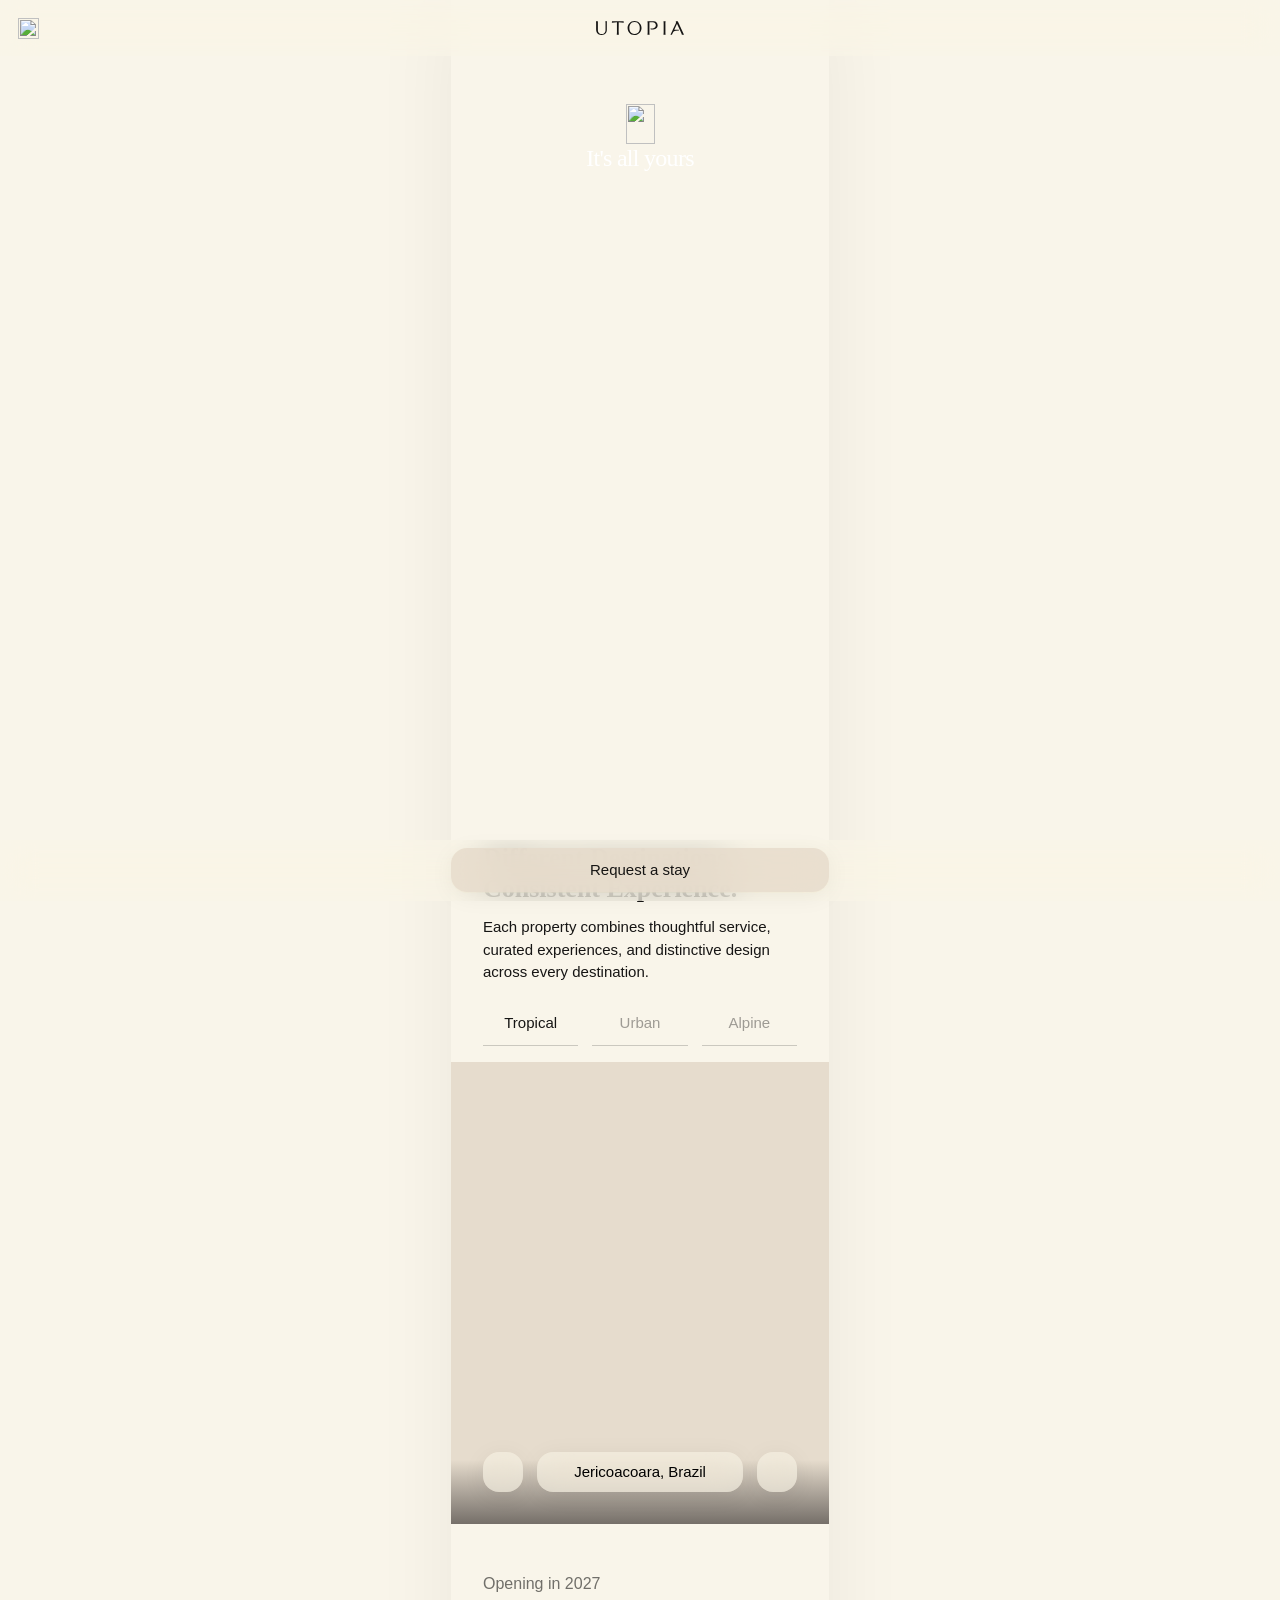
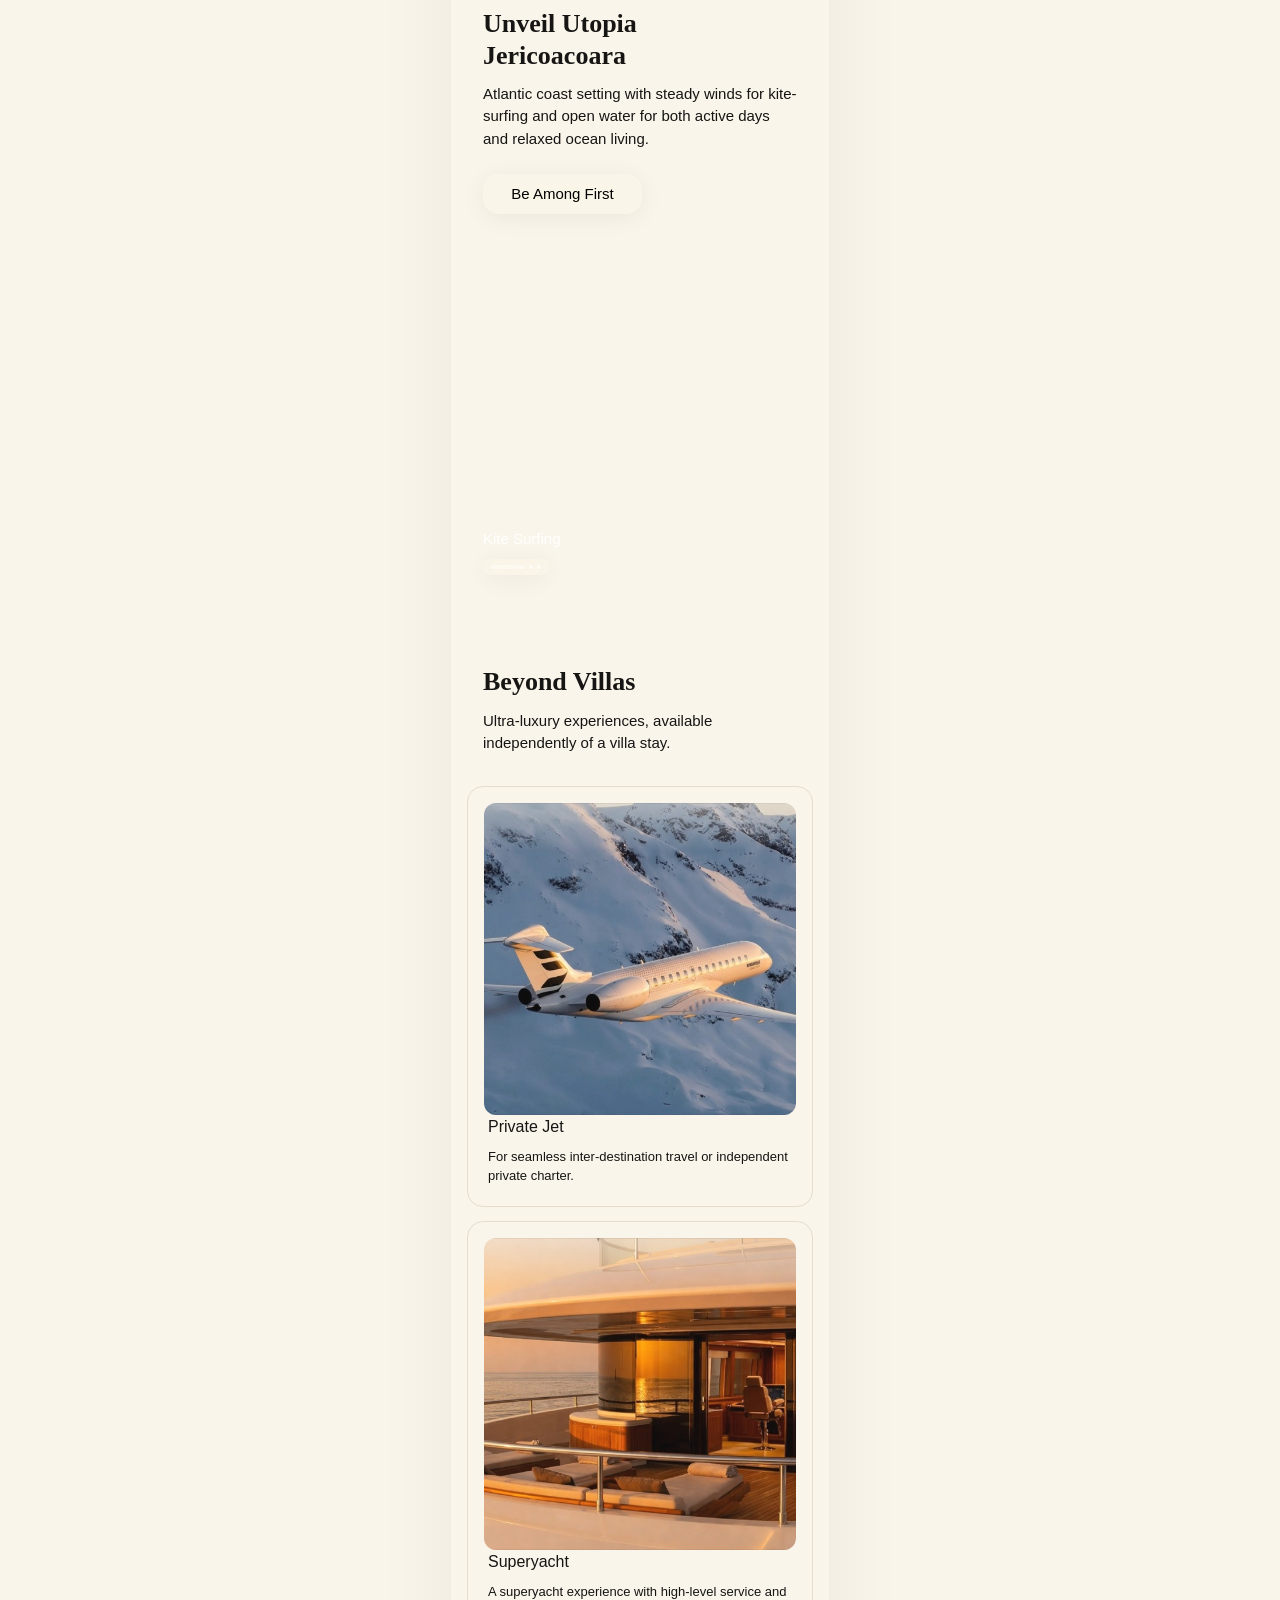
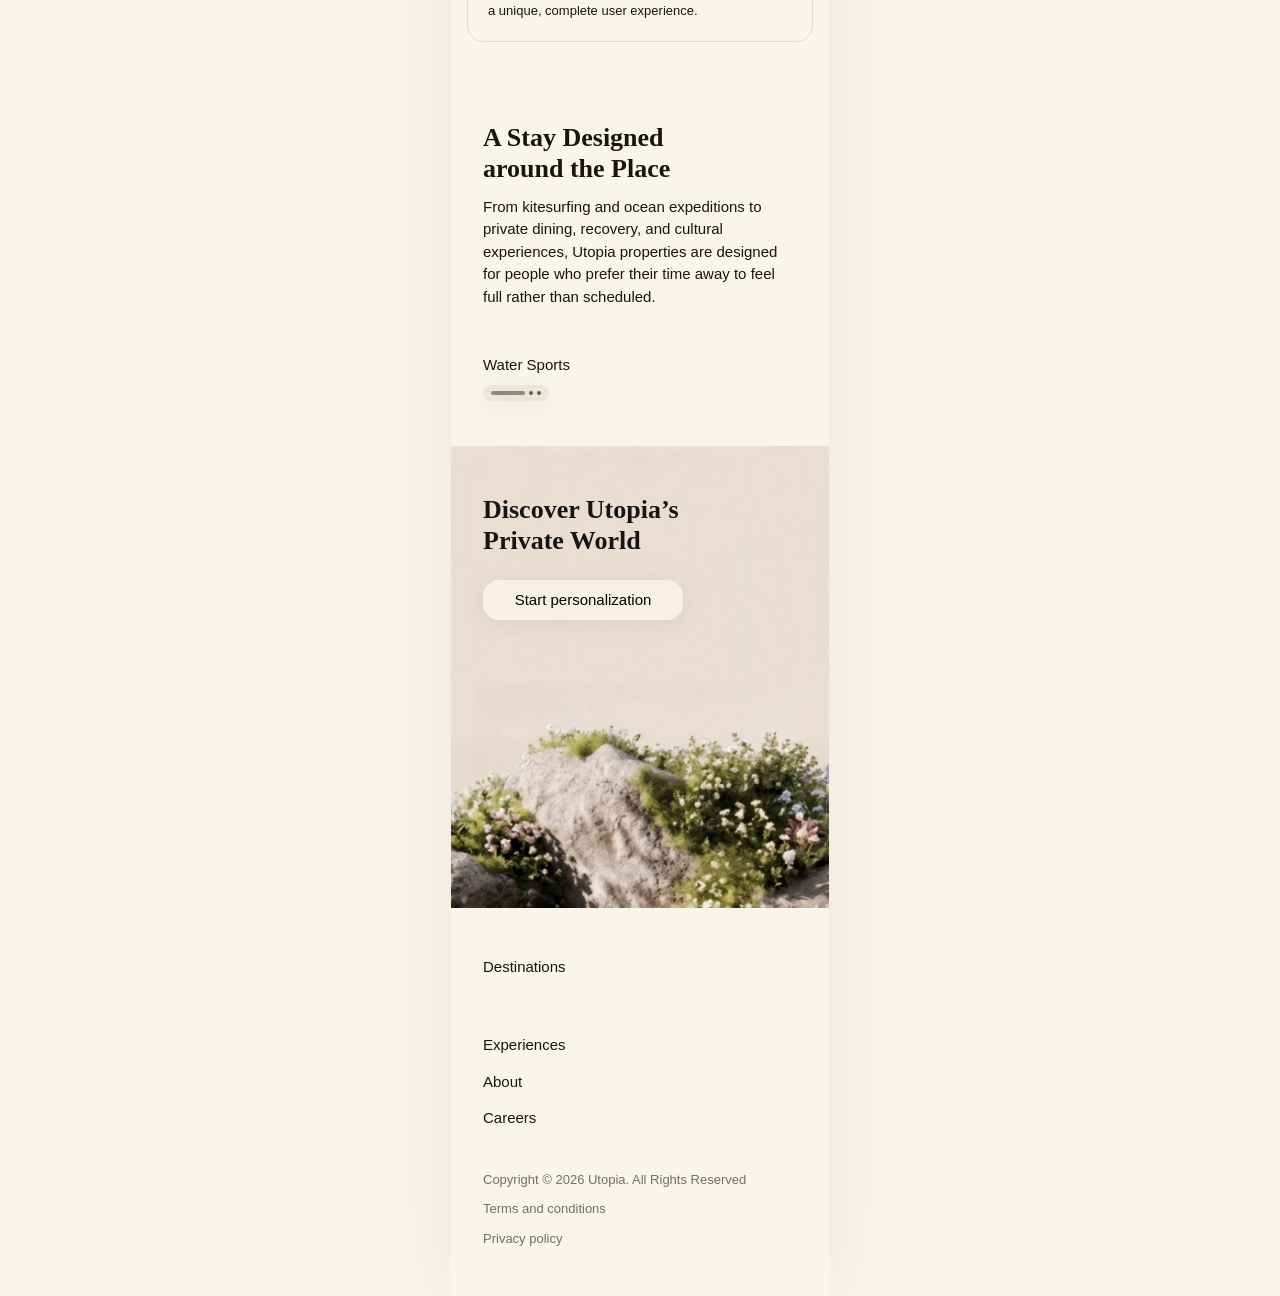
==== commit b5826991: "Replace hero text: 'An Ecosystem of Retreats' → 'It's all yours'" ====
--- a/v2/index.html
+++ b/v2/index.html
@@ -5,15 +5,15 @@
     <meta name="viewport" content="width=device-width, initial-scale=1, viewport-fit=cover" />
     <meta name="theme-color" content="#f9f5ea" media="(prefers-color-scheme: light)" />
     <meta name="theme-color" content="#f9f5ea" media="(prefers-color-scheme: dark)" />
-    <title>Utopia — An Ecosystem of Retreats (v2)</title>
+    <title>Utopia — It's all yours (v2)</title>
     <link rel="icon" href="../assets/logo-mark.svg" type="image/svg+xml" />
     <link rel="stylesheet" href="css/fonts.css?v=20260612-1406" />
-    <link rel="stylesheet" href="css/tokens.css?v=20260604-2270" />
+    <link rel="stylesheet" href="css/tokens.css?v=20260604-2290" />
     <link rel="stylesheet" href="css/base.css?v=20260612-1540" />
     <link rel="stylesheet" href="css/components.css?v=20260604-2150" />
-    <link rel="stylesheet" href="css/sections.css?v=20260604-2270" />
+    <link rel="stylesheet" href="css/sections.css?v=20260604-2310" />
     <link rel="stylesheet" href="css/menu.css?v=20260612-1400" />
-    <link rel="stylesheet" href="css/parallax.css?v=20260604-2240" />
+    <link rel="stylesheet" href="css/parallax.css?v=20260604-2300" />
     <link rel="stylesheet" href="css/responsive.css?v=20260604-2150" />
     <link rel="stylesheet" href="css/reveal.css?v=20260604-1700" />
     <link
@@ -66,7 +66,7 @@
           <div class="hero__emblem" aria-hidden="true">
             <img class="hero__emblem-mark" src="../assets/logo-mark.svg" alt="" width="29" height="40" />
           </div>
-          <h1 class="heading-hero" data-reveal>An Ecosystem of Retreats</h1>
+          <h1 class="heading-hero" data-reveal>It's all yours</h1>
           <div class="hero__cards-wrap" data-reveal>
             <!-- Cards swiper (master) -->
             <div class="swiper hero__cards-swiper" aria-label="Destinations">
@@ -190,7 +190,10 @@
           <div class="opening__content">
             <div class="opening__copy">
               <p class="opening__eyebrow" data-reveal>Opening in 2027</p>
-              <h2 class="opening__title" data-reveal>Unveil Utopia Jericoacoara</h2>
+              <h2 class="opening__title" data-reveal>
+                Unveil Utopia<br />
+                Jericoacoara
+              </h2>
               <p class="opening__body" data-reveal>
                 Atlantic coast setting with steady winds for kite-surfing and open water for both
                 active days and relaxed ocean living.
@@ -426,6 +429,6 @@
       <a class="dock-bar__cta" href="#request">Request a stay</a>
     </nav>
 
-    <script type="module" src="js/main.js?v=20260604-2240"></script>
+    <script type="module" src="js/main.js?v=20260604-2300"></script>
   </body>
 </html>
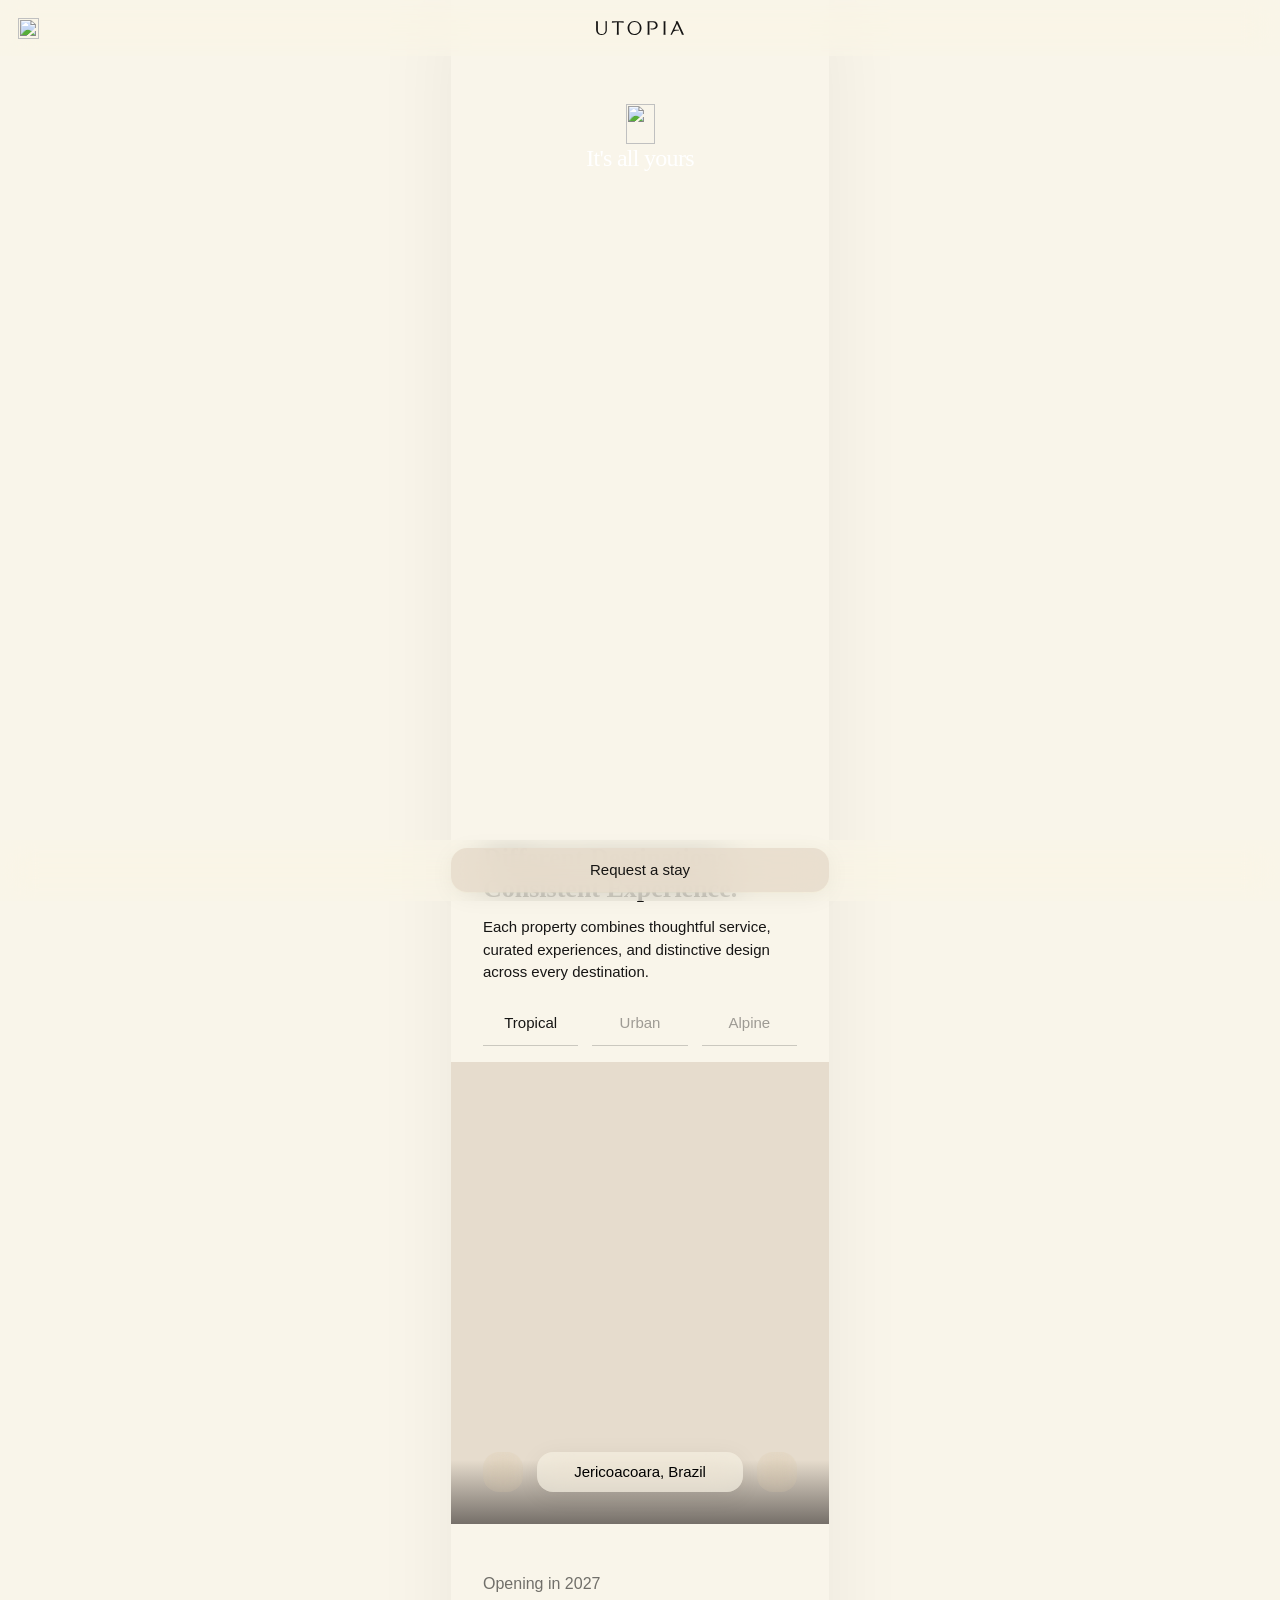
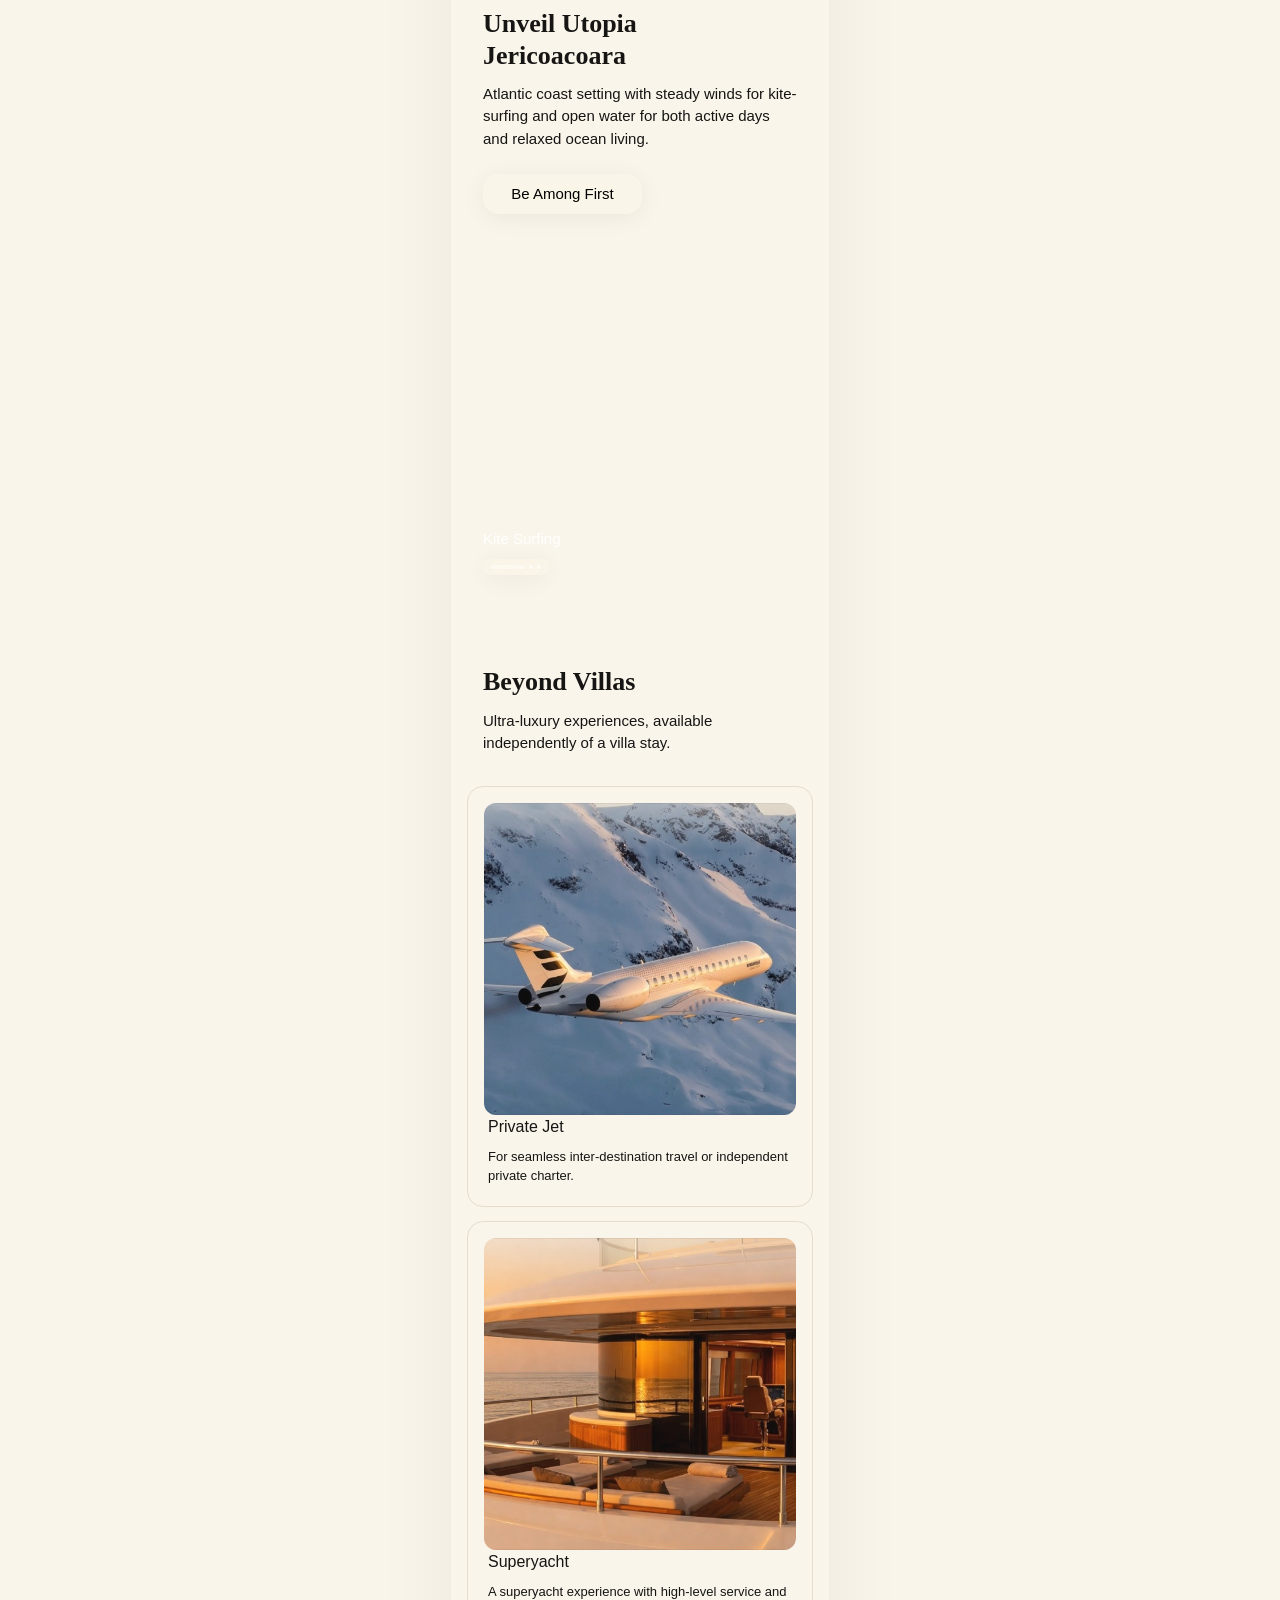
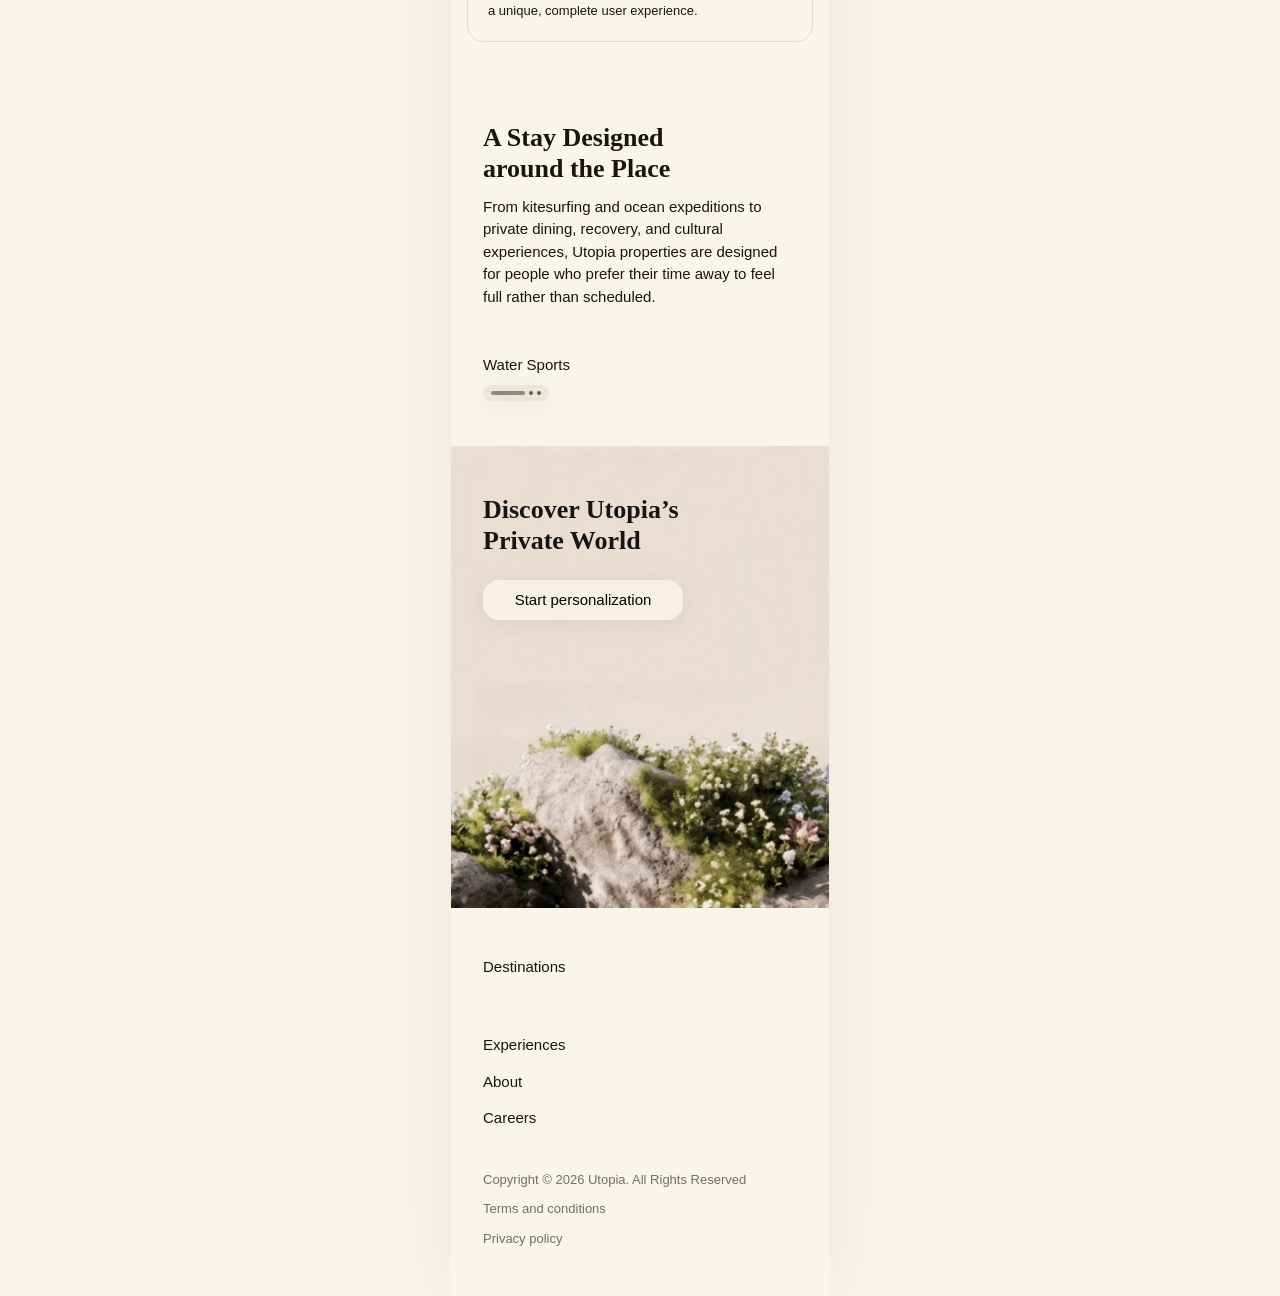
==== commit 21d97846: "Update opening slides labels and index pages" ====
--- a/v2/index.html
+++ b/v2/index.html
@@ -154,10 +154,10 @@
                   <span class="opening__tab-label">Kite Surfing</span>
                 </button>
                 <button type="button" class="opening__tab" data-index="1" aria-selected="false">
-                  <span class="opening__tab-label">Tropics Exploration</span>
+                  <span class="opening__tab-label">Dunes Exploration</span>
                 </button>
                 <button type="button" class="opening__tab" data-index="2" aria-selected="false">
-                  <span class="opening__tab-label">Wellness</span>
+                  <span class="opening__tab-label">Local Vibes</span>
                 </button>
               </nav>
               <div
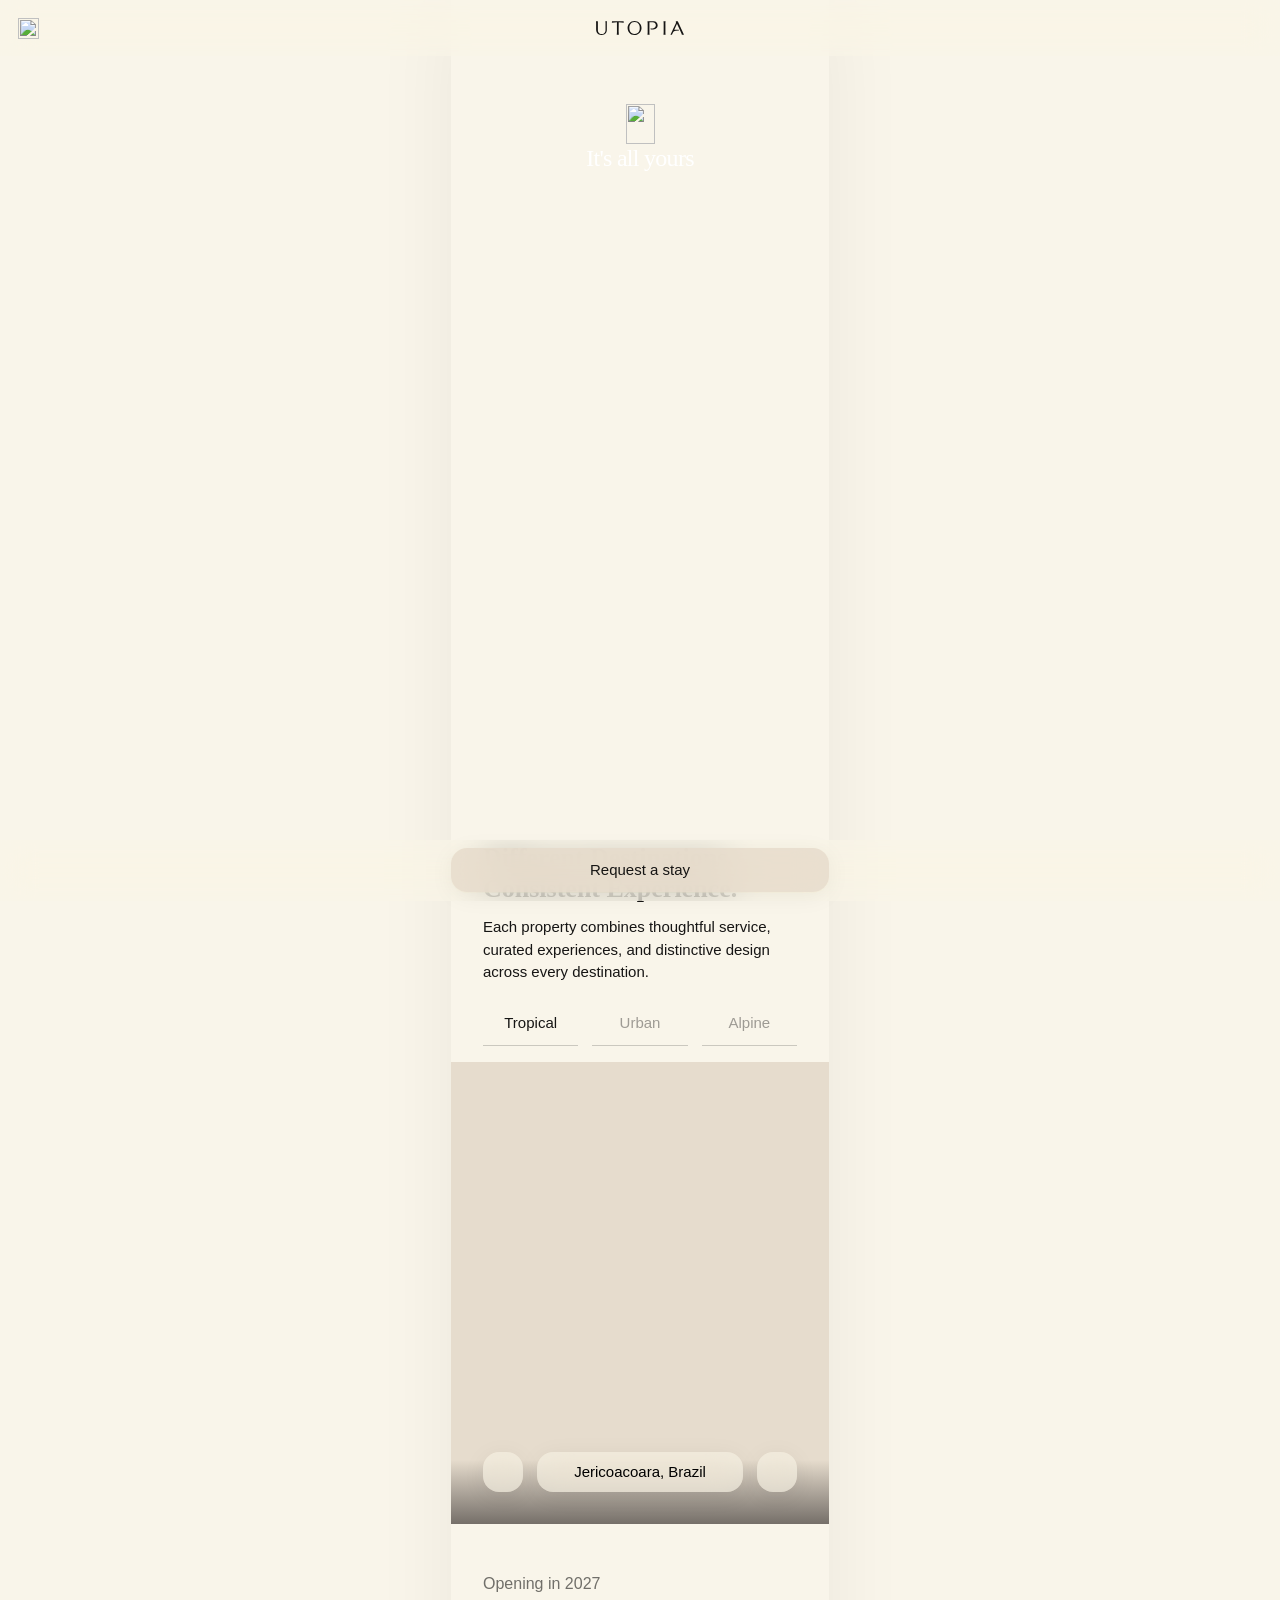
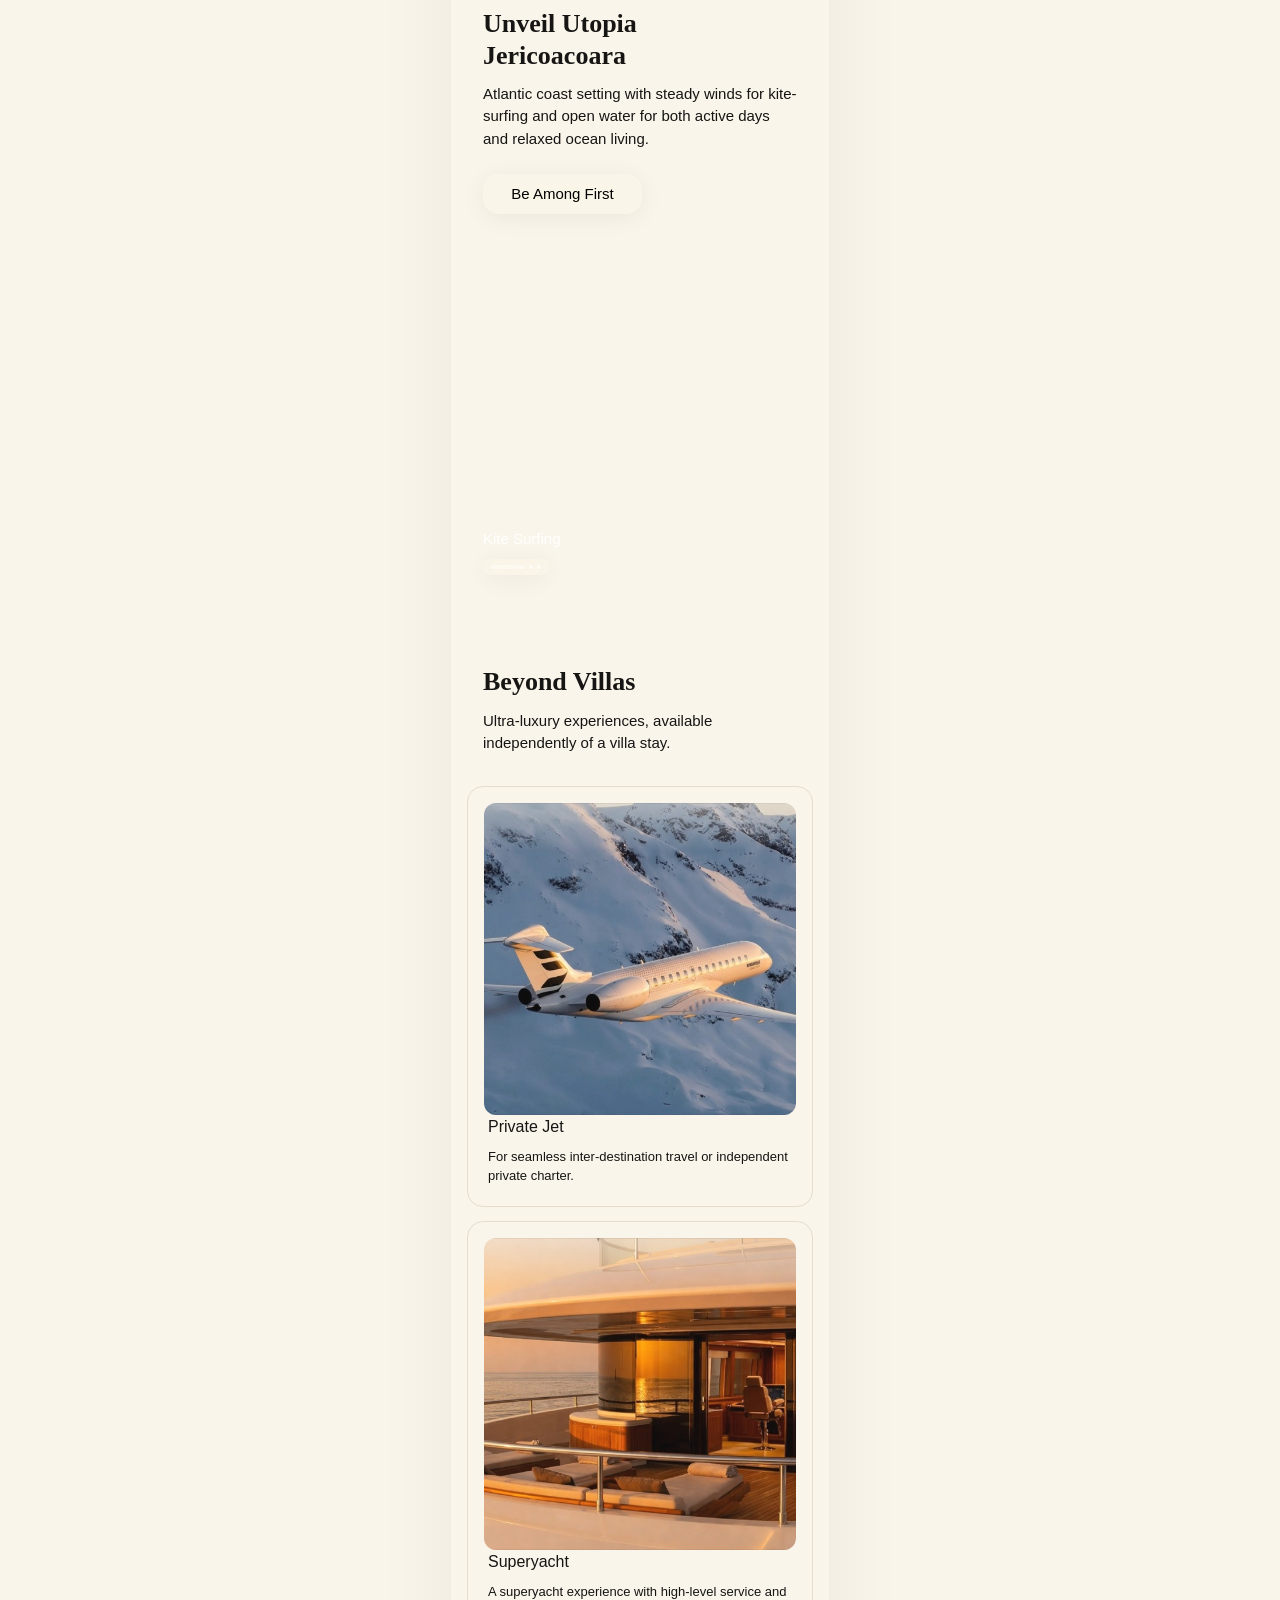
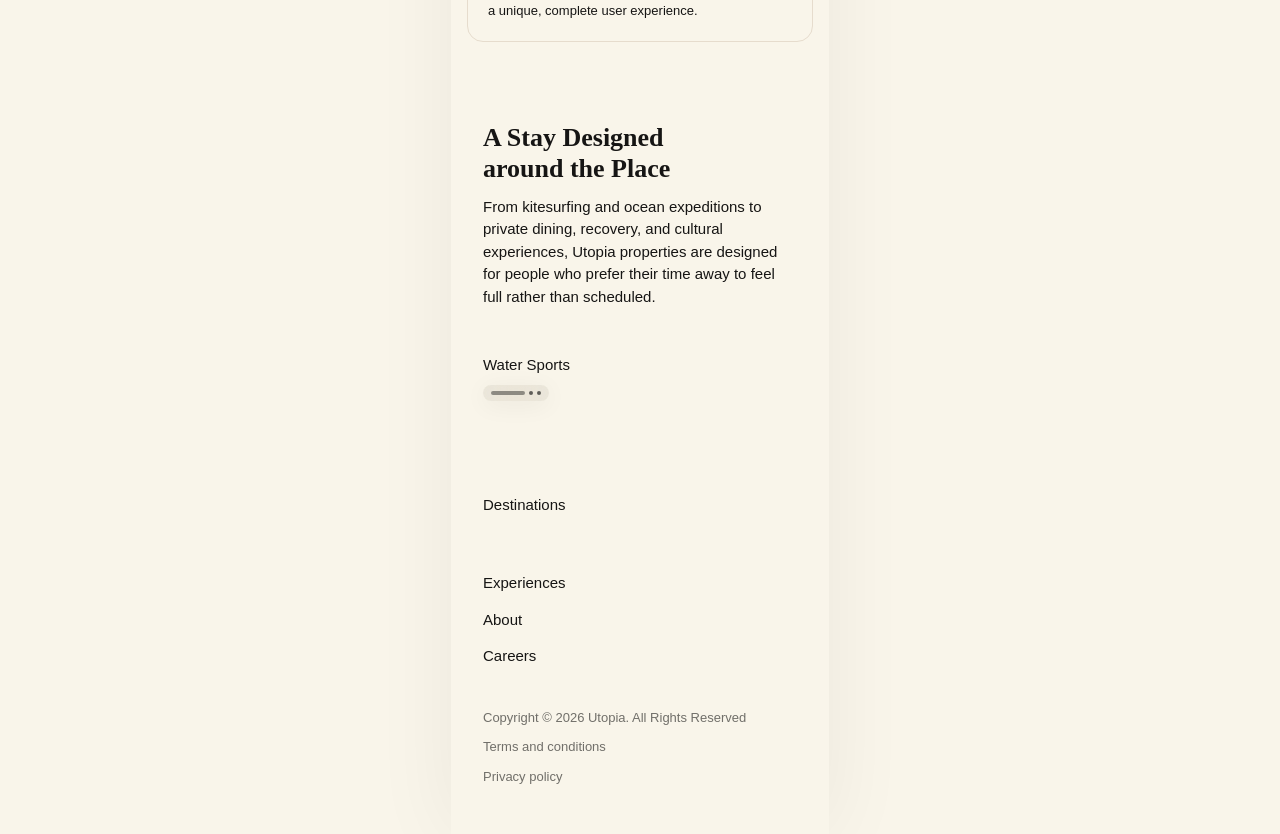
==== commit 261a4df4: "Remove cta-final section from v2" ====
--- a/v2/index.html
+++ b/v2/index.html
@@ -335,30 +335,6 @@
         </div>
       </section>
 
-      <!-- Screen 6: Final CTA (378×387) -->
-      <section class="cta-final" id="request" aria-label="Discover" data-reveal-group>
-        <div class="cta-final__bg" aria-hidden="true">
-          <video
-            class="cta-final__video"
-            data-src="../assets/footer.mp4"
-            data-poster="../assets/opt/cta-footer-poster.jpg"
-            poster="../assets/opt/cta-footer-poster.jpg?v=20260604-2000"
-            width="2052"
-            height="1008"
-            muted
-            autoplay
-            loop
-            playsinline
-            preload="metadata"
-          ></video>
-        </div>
-
-        <div class="cta-final__content">
-          <h2 class="cta-final__title" data-reveal>Discover Utopia&rsquo;s<br />Private World</h2>
-          <a class="cta-final__cta" href="#request" data-reveal>Start personalization</a>
-        </div>
-      </section>
-
       <!-- Footer (378×510) -->
       <footer class="footer" aria-label="Footer" data-reveal-group>
         <div class="footer__inner">
